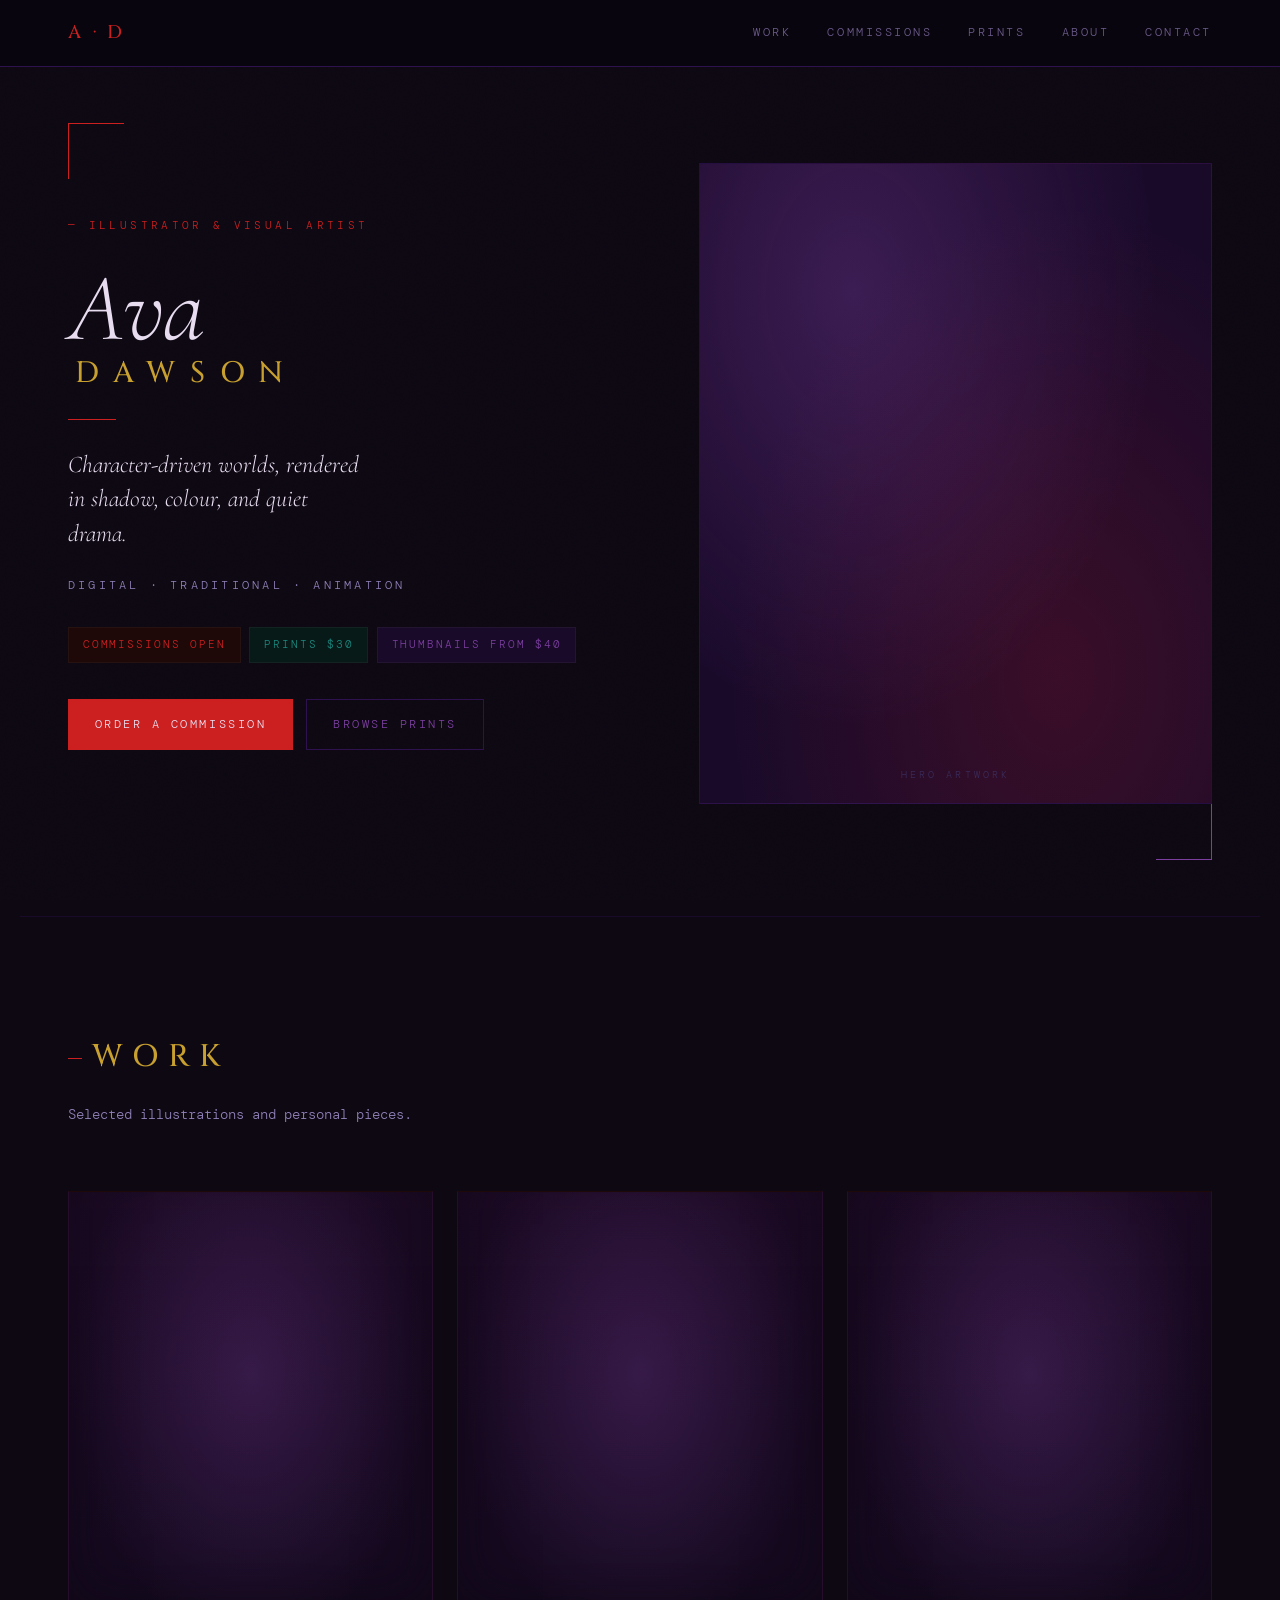
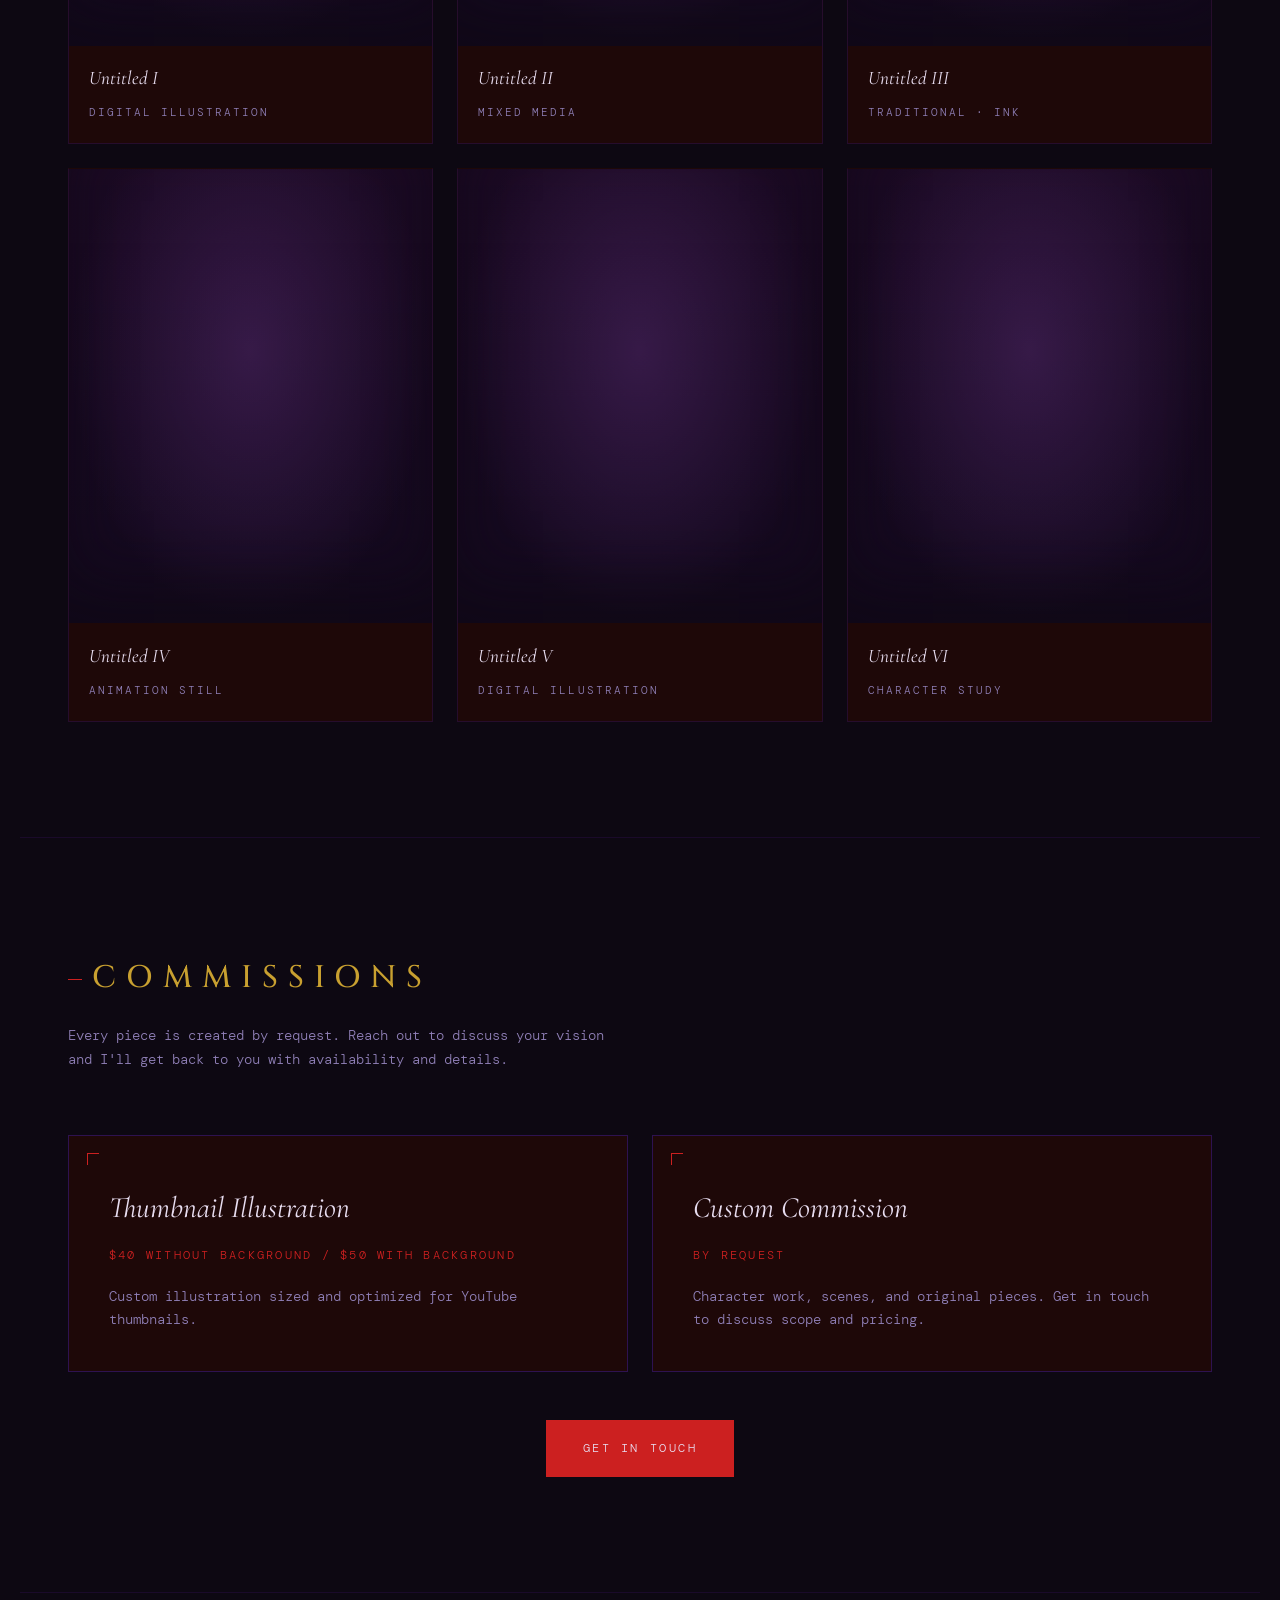
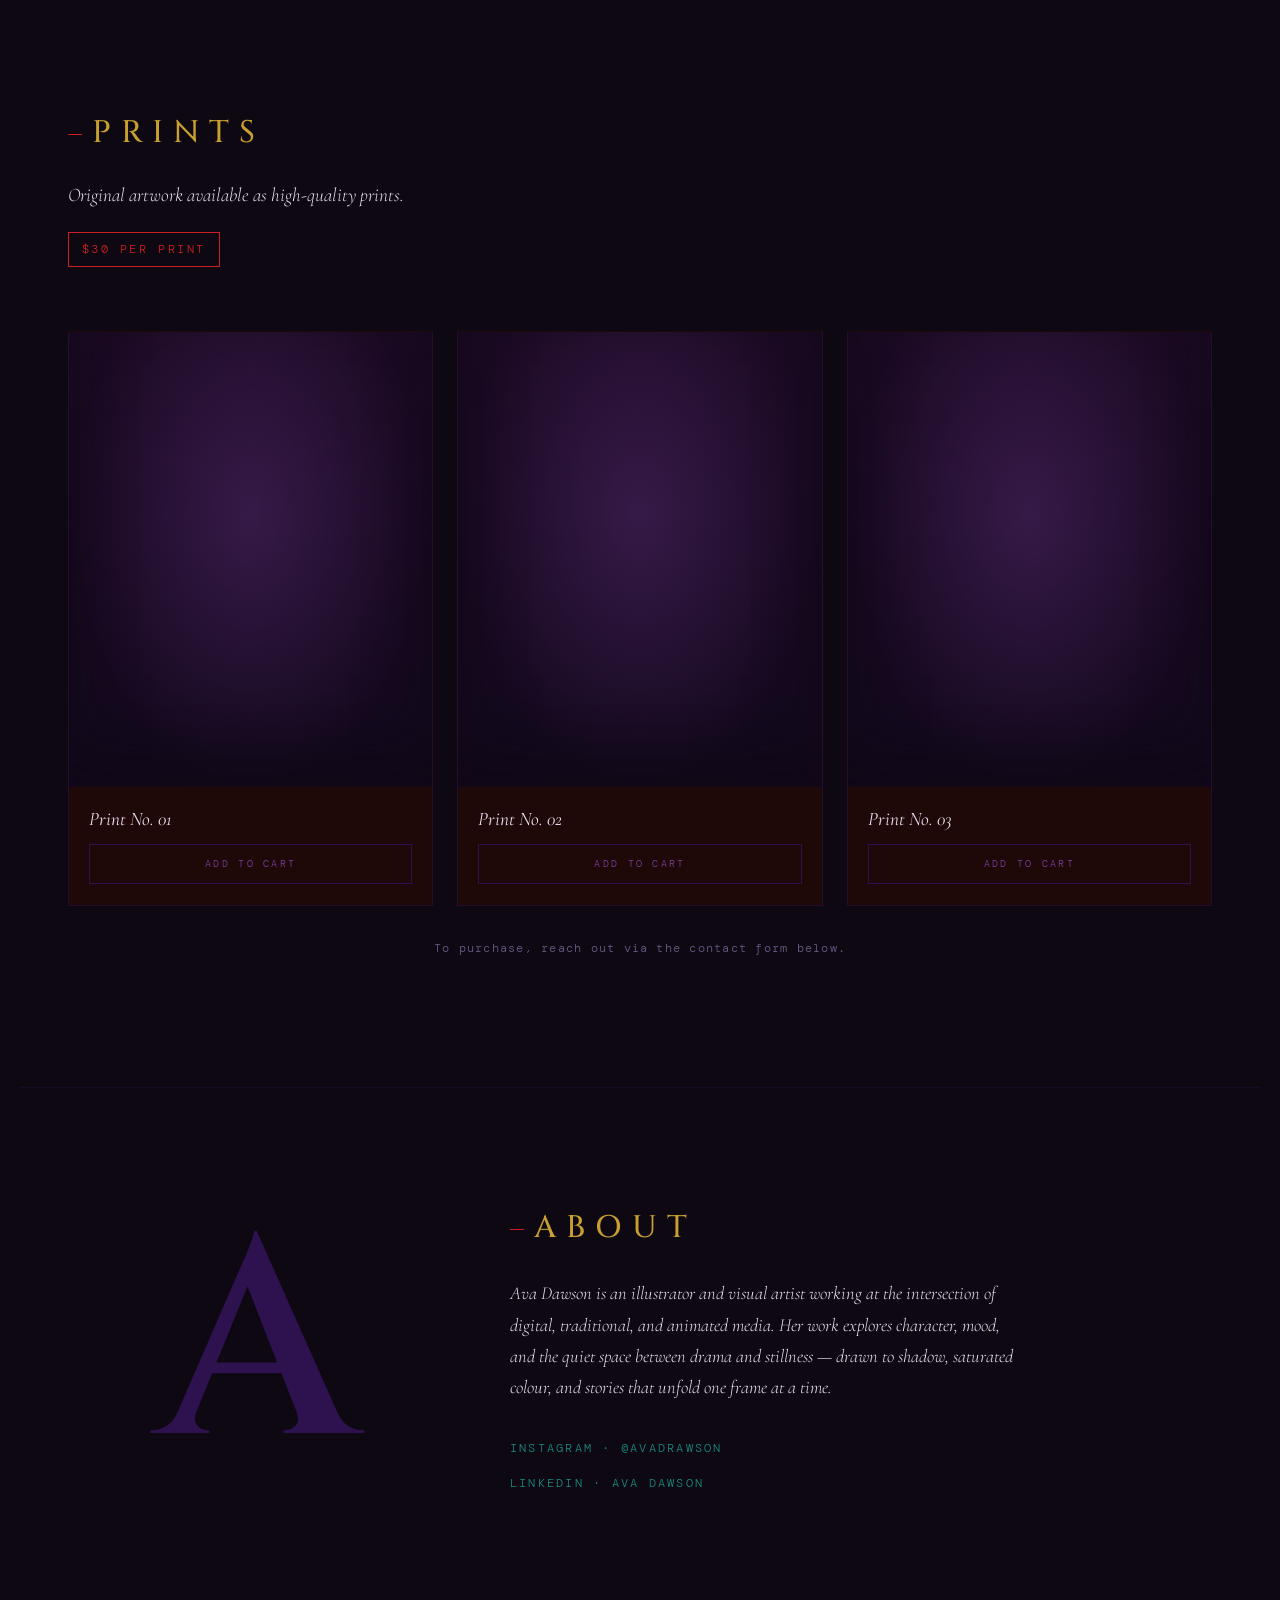
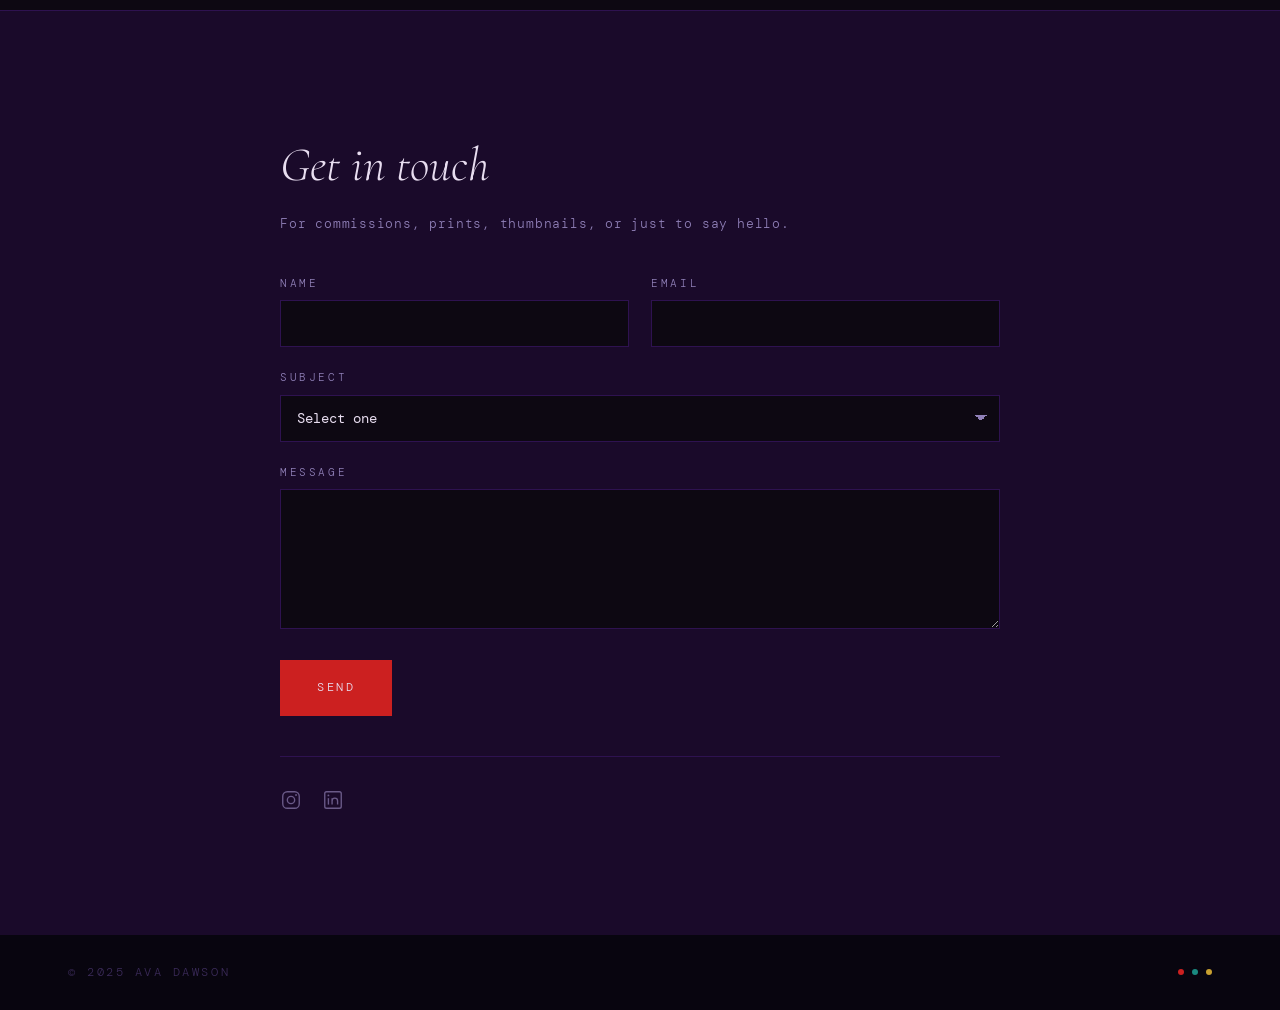
==== index.html @ baef1500 "initial commit" ====
<!DOCTYPE html>
<html lang="en">
<head>
  <meta charset="UTF-8" />
  <meta name="viewport" content="width=device-width, initial-scale=1.0" />
  <meta name="description" content="Ava Dawson — Illustrator & Visual Artist. Character-driven worlds rendered in shadow, colour, and quiet drama. Commissions, prints, and thumbnails." />
  <title>Ava Dawson — Illustrator & Visual Artist</title>
  <link rel="stylesheet" href="styles.css" />
</head>
<body>

  <!-- ============================================================
       NAVBAR
       ============================================================ -->
  <header class="nav">
    <div class="nav__inner">
      <a href="#top" class="nav__logo" aria-label="Ava Dawson — home">A · D</a>

      <button class="nav__toggle" id="navToggle" aria-label="Open menu" aria-expanded="false" aria-controls="navLinks">
        <span></span><span></span><span></span>
      </button>

      <nav class="nav__links" id="navLinks">
        <a href="#work">Work</a>
        <a href="#commissions">Commissions</a>
        <a href="#prints">Prints</a>
        <a href="#about">About</a>
        <a href="#contact">Contact</a>
      </nav>
    </div>
  </header>

  <main id="top">

    <!-- ============================================================
         HERO
         ============================================================ -->
    <section class="hero">
      <!-- Corner bracket accents -->
      <span class="bracket bracket--tl" aria-hidden="true"></span>
      <span class="bracket bracket--br" aria-hidden="true"></span>

      <div class="hero__grid">
        <div class="hero__text">
          <p class="eyebrow">Illustrator &amp; Visual Artist</p>

          <h1 class="hero__name">
            <span class="hero__first">Ava</span>
            <span class="hero__last">DAWSON</span>
          </h1>

          <span class="hero__divider" aria-hidden="true"></span>

          <p class="hero__tagline">
            Character-driven worlds, rendered in shadow, colour, and quiet drama.
          </p>

          <p class="hero__subtitle">Digital · Traditional · Animation</p>

          <ul class="tags" aria-label="At a glance">
            <li class="tag tag--red">Commissions open</li>
            <li class="tag tag--teal">Prints $30</li>
            <li class="tag tag--purple">Thumbnails from $40</li>
          </ul>

          <div class="hero__buttons">
            <a href="#commissions" class="btn btn--filled">Order a commission</a>
            <a href="#prints" class="btn btn--ghost">Browse prints</a>
          </div>
        </div>

        <!-- HERO ARTWORK: replace background-image with Ava's signature piece -->
        <div class="hero__art" aria-label="Featured artwork"></div>
      </div>
    </section>

    <!-- ============================================================
         WORK / GALLERY  (CMS-editable — see /admin)
         ============================================================ -->
    <section class="section" id="work">
      <header class="section__head">
        <h2 class="section__title">Work</h2>
        <p class="section__sub">Selected illustrations and personal pieces.</p>
      </header>

      <div class="grid grid--cards">

        <!-- GALLERY CARD 1 — swap image src -->
        <article class="card">
          <div class="card__media" aria-label="Artwork 1"></div>
          <div class="card__body">
            <h3 class="card__title">Untitled I</h3>
            <p class="card__meta">Digital illustration</p>
          </div>
        </article>

        <!-- GALLERY CARD 2 — swap image src -->
        <article class="card">
          <div class="card__media" aria-label="Artwork 2"></div>
          <div class="card__body">
            <h3 class="card__title">Untitled II</h3>
            <p class="card__meta">Mixed media</p>
          </div>
        </article>

        <!-- GALLERY CARD 3 — swap image src -->
        <article class="card">
          <div class="card__media" aria-label="Artwork 3"></div>
          <div class="card__body">
            <h3 class="card__title">Untitled III</h3>
            <p class="card__meta">Traditional · ink</p>
          </div>
        </article>

        <!-- GALLERY CARD 4 — swap image src -->
        <article class="card">
          <div class="card__media" aria-label="Artwork 4"></div>
          <div class="card__body">
            <h3 class="card__title">Untitled IV</h3>
            <p class="card__meta">Animation still</p>
          </div>
        </article>

        <!-- GALLERY CARD 5 — swap image src -->
        <article class="card">
          <div class="card__media" aria-label="Artwork 5"></div>
          <div class="card__body">
            <h3 class="card__title">Untitled V</h3>
            <p class="card__meta">Digital illustration</p>
          </div>
        </article>

        <!-- GALLERY CARD 6 — swap image src -->
        <article class="card">
          <div class="card__media" aria-label="Artwork 6"></div>
          <div class="card__body">
            <h3 class="card__title">Untitled VI</h3>
            <p class="card__meta">Character study</p>
          </div>
        </article>

      </div>
    </section>

    <!-- ============================================================
         COMMISSIONS
         ============================================================ -->
    <section class="section" id="commissions">
      <header class="section__head">
        <h2 class="section__title">Commissions</h2>
        <p class="section__sub">
          Every piece is created by request. Reach out to discuss your vision
          and I'll get back to you with availability and details.
        </p>
      </header>

      <div class="services">
        <article class="service">
          <h3 class="service__title">Thumbnail Illustration</h3>
          <p class="service__price">$40 without background / $50 with background</p>
          <p class="service__body">
            Custom illustration sized and optimized for YouTube thumbnails.
          </p>
        </article>

        <article class="service">
          <h3 class="service__title">Custom Commission</h3>
          <p class="service__price">By request</p>
          <p class="service__body">
            Character work, scenes, and original pieces. Get in touch to
            discuss scope and pricing.
          </p>
        </article>
      </div>

      <div class="services__cta">
        <a href="#contact" class="btn btn--filled btn--lg">Get in touch</a>
      </div>
    </section>

    <!-- ============================================================
         PRINTS  (CMS-editable — see /admin)
         ============================================================ -->
    <section class="section" id="prints">
      <header class="section__head">
        <h2 class="section__title">Prints</h2>
        <p class="section__sub section__sub--italic">
          Original artwork available as high-quality prints.
        </p>
        <span class="price-badge">$30 per print</span>
      </header>

      <div class="grid grid--cards">

        <!-- PRINT 1 — swap image src -->
        <article class="card">
          <div class="card__media" aria-label="Print 1"></div>
          <div class="card__body">
            <h3 class="card__title">Print No. 01</h3>
            <button class="btn btn--ghost btn--sm" type="button">Add to cart</button>
          </div>
        </article>

        <!-- PRINT 2 — swap image src -->
        <article class="card">
          <div class="card__media" aria-label="Print 2"></div>
          <div class="card__body">
            <h3 class="card__title">Print No. 02</h3>
            <button class="btn btn--ghost btn--sm" type="button">Add to cart</button>
          </div>
        </article>

        <!-- PRINT 3 — swap image src -->
        <article class="card">
          <div class="card__media" aria-label="Print 3"></div>
          <div class="card__body">
            <h3 class="card__title">Print No. 03</h3>
            <button class="btn btn--ghost btn--sm" type="button">Add to cart</button>
          </div>
        </article>

      </div>

      <p class="prints__note">
        To purchase, reach out via the contact form below.
      </p>
    </section>

    <!-- ============================================================
         ABOUT
         ============================================================ -->
    <section class="section about" id="about">
      <div class="about__grid">
        <div class="about__initial" aria-hidden="true">A</div>

        <div class="about__text">
          <h2 class="section__title">About</h2>

          <!-- BIO PLACEHOLDER — Ava, replace this paragraph with your own bio -->
          <p class="about__body">
            Ava Dawson is an illustrator and visual artist working at the
            intersection of digital, traditional, and animated media. Her work
            explores character, mood, and the quiet space between drama and
            stillness — drawn to shadow, saturated colour, and stories that
            unfold one frame at a time.
          </p>

          <ul class="about__links">
            <li>
              <a href="https://instagram.com/avadrawson" target="_blank" rel="noopener">
                Instagram · @avadrawson
              </a>
            </li>
            <li>
              <a href="#" target="_blank" rel="noopener">
                LinkedIn · Ava Dawson
              </a>
            </li>
          </ul>
        </div>
      </div>
    </section>

    <!-- ============================================================
         CONTACT
         ============================================================ -->
    <section class="contact" id="contact">
      <div class="contact__inner">
        <h2 class="contact__title">Get in touch</h2>
        <p class="contact__sub">
          For commissions, prints, thumbnails, or just to say hello.
        </p>

        <!-- Netlify form: data-netlify enables form detection on deploy -->
        <form
          name="contact"
          method="POST"
          action="/"
          data-netlify="true"
          netlify-honeypot="bot-field"
          class="form"
        >
          <input type="hidden" name="form-name" value="contact" />
          <p class="form__hp">
            <label>Don't fill this out: <input name="bot-field" /></label>
          </p>

          <div class="form__row">
            <label class="form__field">
              <span class="form__label">Name</span>
              <input type="text" name="name" required />
            </label>

            <label class="form__field">
              <span class="form__label">Email</span>
              <input type="email" name="email" required />
            </label>
          </div>

          <label class="form__field">
            <span class="form__label">Subject</span>
            <select name="subject" required>
              <option value="">Select one</option>
              <option>Commission Inquiry</option>
              <option>Print Purchase</option>
              <option>Thumbnail Request</option>
              <option>Other</option>
            </select>
          </label>

          <label class="form__field">
            <span class="form__label">Message</span>
            <textarea name="message" rows="6" required></textarea>
          </label>

          <button type="submit" class="btn btn--filled btn--lg">Send</button>
        </form>

        <ul class="socials" aria-label="Social links">
          <li>
            <a href="https://instagram.com/avadrawson" target="_blank" rel="noopener" aria-label="Instagram">
              <svg viewBox="0 0 24 24" width="22" height="22" aria-hidden="true">
                <rect x="3" y="3" width="18" height="18" rx="5" ry="5" fill="none" stroke="currentColor" stroke-width="1.5"/>
                <circle cx="12" cy="12" r="4" fill="none" stroke="currentColor" stroke-width="1.5"/>
                <circle cx="17.5" cy="6.5" r="1" fill="currentColor"/>
              </svg>
            </a>
          </li>
          <li>
            <a href="#" target="_blank" rel="noopener" aria-label="LinkedIn">
              <svg viewBox="0 0 24 24" width="22" height="22" aria-hidden="true">
                <rect x="3" y="3" width="18" height="18" rx="2" fill="none" stroke="currentColor" stroke-width="1.5"/>
                <line x1="7" y1="10" x2="7" y2="17" stroke="currentColor" stroke-width="1.5"/>
                <circle cx="7" cy="7" r="1" fill="currentColor"/>
                <path d="M11 17v-7M11 13c0-2 1.5-3 3-3s3 1 3 3v4" fill="none" stroke="currentColor" stroke-width="1.5"/>
              </svg>
            </a>
          </li>
        </ul>
      </div>
    </section>

  </main>

  <!-- ============================================================
       FOOTER
       ============================================================ -->
  <footer class="footer">
    <div class="footer__inner">
      <p class="footer__text">© 2025 Ava Dawson</p>
      <ul class="footer__dots" aria-hidden="true">
        <li style="background:#cc2020"></li>
        <li style="background:#1a8a80"></li>
        <li style="background:#c8a030"></li>
      </ul>
    </div>
  </footer>

  <!-- ============================================================
       Mobile nav toggle
       ============================================================ -->
  <script>
    (function () {
      var btn = document.getElementById('navToggle');
      var links = document.getElementById('navLinks');
      if (!btn || !links) return;

      btn.addEventListener('click', function () {
        var open = links.classList.toggle('is-open');
        btn.classList.toggle('is-open', open);
        btn.setAttribute('aria-expanded', open ? 'true' : 'false');
        btn.setAttribute('aria-label', open ? 'Close menu' : 'Open menu');
      });

      // Close menu when a link is tapped (mobile)
      links.querySelectorAll('a').forEach(function (a) {
        a.addEventListener('click', function () {
          links.classList.remove('is-open');
          btn.classList.remove('is-open');
          btn.setAttribute('aria-expanded', 'false');
        });
      });
    })();
  </script>
</body>
</html>
---- styles.css ----
/* ============================================================
   AVA DAWSON — Illustrator & Visual Artist
   Dark, moody, editorial. Business-forward.
   ============================================================ */

@import url('https://fonts.googleapis.com/css2?family=Cormorant+Garamond:ital,wght@1,300;1,400&family=Cinzel:wght@400;500;600&family=DM+Mono:wght@300;400;500&display=swap');

/* ---------- Tokens ---------- */
:root {
  /* Surfaces */
  --bg:           #0d0812;
  --nav-bg:       #08050f;
  --deep-purple:  #1a0a2a;
  --eggplant:     #2e1250;
  --dark-crimson: #1e0808;
  --dark-teal:    #081a18;

  /* Accents */
  --red:          #cc2020;
  --vivid-purple: #7c3fa0;
  --teal:         #1a8a80;
  --gold:         #c8a030;

  /* Text */
  --text:         #e8ddf0;
  --text-muted:   #9080b8;
  --text-dim:     #6a5a88;
  --text-faint:   #3a2a58;

  /* Type */
  --f-display: 'Cormorant Garamond', serif;
  --f-cinzel:  'Cinzel', serif;
  --f-mono:    'DM Mono', monospace;

  /* Layout */
  --max:    1240px;
  --gutter: clamp(1.25rem, 4vw, 3rem);
  --pad-y:  clamp(4rem, 9vw, 7.5rem);
}

/* ---------- Reset ---------- */
*, *::before, *::after { box-sizing: border-box; }
html { scroll-behavior: smooth; }
body {
  margin: 0;
  background: var(--bg);
  color: var(--text);
  font-family: var(--f-mono);
  font-weight: 300;
  font-size: 15px;
  line-height: 1.65;
  -webkit-font-smoothing: antialiased;
  text-rendering: optimizeLegibility;
}
img { max-width: 100%; display: block; }
a { color: inherit; text-decoration: none; }
button { font: inherit; cursor: pointer; border: 0; background: none; color: inherit; }
ul { list-style: none; padding: 0; margin: 0; }

::selection { background: var(--red); color: var(--text); }

/* ---------- Subtle grain overlay for atmosphere ---------- */
body::before {
  content: '';
  position: fixed;
  inset: 0;
  pointer-events: none;
  z-index: 1;
  opacity: 0.035;
  background-image: url("data:image/svg+xml;utf8,<svg xmlns='http://www.w3.org/2000/svg' width='160' height='160'><filter id='n'><feTurbulence type='fractalNoise' baseFrequency='0.9' numOctaves='2' stitchTiles='stitch'/></filter><rect width='100%' height='100%' filter='url(%23n)'/></svg>");
  mix-blend-mode: overlay;
}

/* ============================================================
   NAVBAR
   ============================================================ */
.nav {
  position: sticky;
  top: 0;
  z-index: 50;
  background: var(--nav-bg);
  border-bottom: 0.5px solid var(--eggplant);
  backdrop-filter: saturate(140%) blur(6px);
}
.nav__inner {
  max-width: var(--max);
  margin: 0 auto;
  padding: 1.1rem var(--gutter);
  display: flex;
  align-items: center;
  justify-content: space-between;
  gap: 2rem;
}
.nav__logo {
  font-family: var(--f-cinzel);
  font-weight: 500;
  font-size: 1.15rem;
  letter-spacing: 0.18em;
  color: var(--red);
  transition: opacity 0.2s ease;
}
.nav__logo:hover { opacity: 0.75; }

.nav__links {
  display: flex;
  gap: 2.25rem;
  font-family: var(--f-mono);
  font-size: 0.72rem;
  letter-spacing: 0.22em;
  text-transform: uppercase;
}
.nav__links a {
  color: var(--text-dim);
  position: relative;
  padding: 0.35rem 0;
  transition: color 0.25s ease;
}
.nav__links a::after {
  content: '';
  position: absolute;
  left: 0; bottom: 0;
  width: 0;
  height: 1px;
  background: var(--red);
  transition: width 0.3s ease;
}
.nav__links a:hover { color: var(--text); }
.nav__links a:hover::after { width: 100%; }

/* Hamburger */
.nav__toggle {
  display: none;
  width: 32px; height: 26px;
  flex-direction: column;
  justify-content: space-between;
  padding: 4px 0;
}
.nav__toggle span {
  display: block;
  width: 100%;
  height: 1px;
  background: var(--text-muted);
  transition: transform 0.3s ease, opacity 0.25s ease;
}
.nav__toggle.is-open span:nth-child(1) { transform: translateY(8px) rotate(45deg); }
.nav__toggle.is-open span:nth-child(2) { opacity: 0; }
.nav__toggle.is-open span:nth-child(3) { transform: translateY(-8px) rotate(-45deg); }

/* ============================================================
   HERO
   ============================================================ */
.hero {
  position: relative;
  max-width: var(--max);
  margin: 0 auto;
  padding: clamp(3.5rem, 8vw, 6rem) var(--gutter) clamp(4rem, 9vw, 7rem);
  z-index: 2;
}

.bracket {
  position: absolute;
  width: 56px;
  height: 56px;
  pointer-events: none;
}
.bracket--tl {
  top: calc(var(--gutter) + 0.5rem);
  left: var(--gutter);
  border-top: 1px solid var(--red);
  border-left: 1px solid var(--red);
}
.bracket--br {
  bottom: calc(var(--gutter) + 0.5rem);
  right: var(--gutter);
  border-bottom: 1px solid var(--vivid-purple);
  border-right: 1px solid var(--vivid-purple);
}

.hero__grid {
  display: grid;
  grid-template-columns: 1.05fr 0.95fr;
  gap: clamp(2rem, 5vw, 4.5rem);
  align-items: center;
}

.eyebrow {
  font-family: var(--f-mono);
  font-size: 0.7rem;
  letter-spacing: 0.3em;
  text-transform: uppercase;
  color: var(--red);
  margin: 0 0 1.75rem;
}
.eyebrow::before {
  content: '— ';
  color: var(--red);
}

.hero__name {
  margin: 0 0 1.25rem;
  line-height: 0.95;
}
.hero__first {
  display: block;
  font-family: var(--f-display);
  font-style: italic;
  font-weight: 300;
  font-size: clamp(3.4rem, 9vw, 6rem);
  color: var(--text);
  letter-spacing: -0.01em;
}
.hero__last {
  display: block;
  font-family: var(--f-cinzel);
  font-weight: 500;
  font-size: clamp(1.4rem, 2.6vw, 1.85rem);
  letter-spacing: 0.5em;
  color: var(--gold);
  margin-top: 0.3rem;
  margin-left: 0.25em; /* compensate for Cinzel tracking */
}

.hero__divider {
  display: block;
  width: 48px;
  height: 1px;
  background: var(--red);
  margin: 2rem 0 1.75rem;
}

.hero__tagline {
  font-family: var(--f-display);
  font-style: italic;
  font-weight: 300;
  font-size: clamp(1.15rem, 2vw, 1.5rem);
  color: var(--text);
  line-height: 1.45;
  max-width: 30ch;
  margin: 0 0 1.5rem;
}

.hero__subtitle {
  font-family: var(--f-mono);
  font-size: 0.72rem;
  letter-spacing: 0.28em;
  text-transform: uppercase;
  color: var(--text-muted);
  margin: 0 0 2rem;
}

/* Tags */
.tags {
  display: flex;
  flex-wrap: wrap;
  gap: 0.55rem;
  margin: 0 0 2.25rem;
}
.tag {
  font-family: var(--f-mono);
  font-size: 0.68rem;
  letter-spacing: 0.18em;
  text-transform: uppercase;
  padding: 0.5rem 0.85rem;
  border: 1px solid currentColor;
  border-color: rgba(255,255,255,0.04);
}
.tag--red    { color: var(--red);          background: var(--dark-crimson); }
.tag--teal   { color: var(--teal);         background: var(--dark-teal); }
.tag--purple { color: var(--vivid-purple); background: var(--deep-purple); }

/* Hero buttons */
.hero__buttons {
  display: flex;
  flex-wrap: wrap;
  gap: 0.85rem;
}

/* Hero artwork placeholder */
/* HERO ARTWORK PLACEHOLDER — replace background-image with Ava's piece */
.hero__art {
  position: relative;
  background-color: var(--deep-purple);
  background-image:
    radial-gradient(ellipse at 30% 20%, rgba(124,63,160,0.35), transparent 60%),
    radial-gradient(ellipse at 70% 80%, rgba(204,32,32,0.18), transparent 65%);
  aspect-ratio: 4 / 5;
  min-height: 420px;
  border: 1px solid rgba(46,18,80,0.6);
  overflow: hidden;
}
.hero__art::after {
  content: 'Hero artwork';
  position: absolute;
  inset: auto 0 1.25rem 0;
  text-align: center;
  font-family: var(--f-mono);
  font-size: 0.65rem;
  letter-spacing: 0.3em;
  text-transform: uppercase;
  color: var(--text-faint);
}

/* ============================================================
   BUTTONS
   ============================================================ */
.btn {
  display: inline-flex;
  align-items: center;
  justify-content: center;
  font-family: var(--f-mono);
  font-size: 0.72rem;
  letter-spacing: 0.22em;
  text-transform: uppercase;
  padding: 0.95rem 1.6rem;
  border: 1px solid transparent;
  transition: background 0.25s ease, color 0.25s ease, border-color 0.25s ease, transform 0.2s ease;
}
.btn--filled {
  background: var(--red);
  color: var(--text);
}
.btn--filled:hover {
  background: #b51a1a;
  transform: translateY(-1px);
}
.btn--ghost {
  border-color: var(--eggplant);
  color: var(--vivid-purple);
}
.btn--ghost:hover {
  border-color: var(--vivid-purple);
  color: var(--text);
}
.btn--lg { padding: 1.1rem 2.25rem; }
.btn--sm { padding: 0.65rem 1.1rem; font-size: 0.65rem; }

/* ============================================================
   SECTIONS (shared)
   ============================================================ */
.section {
  position: relative;
  z-index: 2;
  max-width: var(--max);
  margin: 0 auto;
  padding: var(--pad-y) var(--gutter);
  border-top: 0.5px solid var(--deep-purple);
}
.section__head {
  margin-bottom: clamp(2.5rem, 5vw, 4rem);
  max-width: 60ch;
}
.section__title {
  font-family: var(--f-cinzel);
  font-weight: 500;
  font-size: clamp(1.4rem, 2.8vw, 1.95rem);
  letter-spacing: 0.32em;
  text-transform: uppercase;
  color: var(--gold);
  margin: 0 0 1.25rem;
  position: relative;
  padding-left: 1.5rem;
}
.section__title::before {
  content: '';
  position: absolute;
  left: 0; top: 50%;
  width: 0.85rem;
  height: 1px;
  background: var(--red);
}
.section__sub {
  font-family: var(--f-mono);
  font-size: 0.85rem;
  color: var(--text-muted);
  margin: 0;
  line-height: 1.7;
}
.section__sub--italic {
  font-family: var(--f-display);
  font-style: italic;
  font-size: 1.2rem;
  color: var(--text);
}

/* ============================================================
   GRID + CARDS  (Work + Prints)
   ============================================================ */
.grid {
  display: grid;
  gap: 1.5rem;
}
.grid--cards {
  grid-template-columns: repeat(3, 1fr);
}

.card {
  background: var(--dark-crimson);
  border: 1px solid rgba(46,18,80,0.5);
  border-top: 1px solid transparent;
  transition: border-top-color 0.3s ease, transform 0.3s ease;
  display: flex;
  flex-direction: column;
}
.card:hover {
  border-top-color: var(--red);
  transform: translateY(-2px);
}

/* CARD IMAGE PLACEHOLDER — set background-image to artwork URL */
.card__media {
  aspect-ratio: 4 / 5;
  background-color: var(--deep-purple);
  background-image:
    radial-gradient(ellipse at 50% 40%, rgba(124,63,160,0.3), transparent 70%),
    linear-gradient(180deg, rgba(30,8,8,0.2), rgba(13,8,18,0.5));
  background-size: cover;
  background-position: center;
  position: relative;
}
.card__media::after {
  content: '';
  position: absolute;
  inset: 0;
  box-shadow: inset 0 -40px 60px rgba(13,8,18,0.55);
  pointer-events: none;
}
.card__body {
  padding: 1.1rem 1.25rem 1.35rem;
  display: flex;
  flex-direction: column;
  gap: 0.5rem;
}
.card__title {
  font-family: var(--f-display);
  font-style: italic;
  font-weight: 400;
  font-size: 1.2rem;
  color: var(--text);
  margin: 0;
}
.card__meta {
  font-family: var(--f-mono);
  font-size: 0.7rem;
  letter-spacing: 0.18em;
  text-transform: uppercase;
  color: var(--text-muted);
  margin: 0;
}

/* ============================================================
   COMMISSIONS
   ============================================================ */
.services {
  display: grid;
  grid-template-columns: 1fr 1fr;
  gap: 1.5rem;
}
.service {
  background: var(--dark-crimson);
  border: 1px solid var(--eggplant);
  padding: clamp(1.75rem, 3.5vw, 2.5rem);
  position: relative;
  transition: border-color 0.3s ease, transform 0.3s ease;
}
.service:hover {
  border-color: var(--red);
  transform: translateY(-2px);
}
.service::before {
  content: '';
  position: absolute;
  top: 1.1rem; left: 1.1rem;
  width: 12px; height: 12px;
  border-top: 1px solid var(--red);
  border-left: 1px solid var(--red);
}
.service__title {
  font-family: var(--f-display);
  font-style: italic;
  font-weight: 400;
  font-size: clamp(1.5rem, 2.6vw, 1.85rem);
  color: var(--text);
  margin: 0.5rem 0 0.75rem;
}
.service__price {
  font-family: var(--f-mono);
  font-size: 0.78rem;
  letter-spacing: 0.18em;
  text-transform: uppercase;
  color: var(--red);
  margin: 0 0 1.25rem;
}
.service__body {
  font-family: var(--f-mono);
  font-size: 0.85rem;
  color: var(--text-muted);
  margin: 0;
  line-height: 1.7;
}
.services__cta {
  display: flex;
  justify-content: center;
  margin-top: 3rem;
}

/* ============================================================
   PRINTS
   ============================================================ */
.price-badge {
  display: inline-block;
  margin-top: 1.25rem;
  font-family: var(--f-mono);
  font-size: 0.72rem;
  letter-spacing: 0.22em;
  text-transform: uppercase;
  color: var(--red);
  padding: 0.45rem 0.8rem;
  border: 1px solid var(--red);
}
.prints__note {
  margin-top: 2rem;
  font-family: var(--f-mono);
  font-size: 0.78rem;
  letter-spacing: 0.1em;
  color: var(--text-dim);
  text-align: center;
}

/* ============================================================
   ABOUT
   ============================================================ */
.about__grid {
  display: grid;
  grid-template-columns: 0.7fr 1.3fr;
  gap: clamp(2rem, 5vw, 4rem);
  align-items: center;
}
.about__initial {
  font-family: var(--f-cinzel);
  font-weight: 600;
  font-size: clamp(10rem, 22vw, 18rem);
  color: var(--eggplant);
  line-height: 0.85;
  text-align: center;
  user-select: none;
}
.about__text { max-width: 56ch; }
.about__body {
  font-family: var(--f-display);
  font-style: italic;
  font-weight: 300;
  font-size: 1.15rem;
  color: var(--text);
  line-height: 1.7;
  margin: 1.5rem 0 2rem;
}
.about__links {
  display: flex;
  flex-direction: column;
  gap: 0.6rem;
}
.about__links a {
  font-family: var(--f-mono);
  font-size: 0.78rem;
  letter-spacing: 0.18em;
  text-transform: uppercase;
  color: var(--teal);
  transition: color 0.25s ease;
}
.about__links a:hover { color: var(--text); }

/* ============================================================
   CONTACT
   ============================================================ */
.contact {
  position: relative;
  z-index: 2;
  background: var(--deep-purple);
  padding: var(--pad-y) var(--gutter);
  border-top: 0.5px solid var(--eggplant);
}
.contact__inner {
  max-width: 720px;
  margin: 0 auto;
}
.contact__title {
  font-family: var(--f-display);
  font-style: italic;
  font-weight: 300;
  font-size: clamp(2rem, 5vw, 3rem);
  color: var(--text);
  margin: 0 0 0.5rem;
}
.contact__sub {
  font-family: var(--f-mono);
  font-size: 0.82rem;
  color: var(--text-muted);
  letter-spacing: 0.06em;
  margin: 0 0 2.5rem;
}

/* Form */
.form { display: flex; flex-direction: column; gap: 1.4rem; }
.form__row {
  display: grid;
  grid-template-columns: 1fr 1fr;
  gap: 1.4rem;
}
.form__hp { position: absolute; left: -9999px; }
.form__field { display: flex; flex-direction: column; gap: 0.45rem; }
.form__label {
  font-family: var(--f-mono);
  font-size: 0.68rem;
  letter-spacing: 0.24em;
  text-transform: uppercase;
  color: var(--text-muted);
}
.form input,
.form select,
.form textarea {
  background: var(--bg);
  border: 1px solid var(--eggplant);
  color: var(--text);
  font-family: var(--f-mono);
  font-size: 0.9rem;
  padding: 0.85rem 1rem;
  transition: border-color 0.25s ease;
}
.form select {
  appearance: none;
  background-image:
    linear-gradient(45deg, transparent 50%, var(--text-muted) 50%),
    linear-gradient(135deg, var(--text-muted) 50%, transparent 50%);
  background-position: calc(100% - 18px) 50%, calc(100% - 12px) 50%;
  background-size: 6px 6px;
  background-repeat: no-repeat;
  padding-right: 2.5rem;
}
.form textarea { resize: vertical; min-height: 140px; }
.form input:focus,
.form select:focus,
.form textarea:focus {
  outline: none;
  border-color: var(--red);
}
.form button[type="submit"] {
  align-self: flex-start;
  margin-top: 0.5rem;
}

/* Socials */
.socials {
  display: flex;
  gap: 1.25rem;
  margin-top: 2.5rem;
  padding-top: 2rem;
  border-top: 0.5px solid var(--eggplant);
}
.socials a {
  color: var(--text-dim);
  display: inline-flex;
  transition: color 0.25s ease, transform 0.2s ease;
}
.socials a:hover {
  color: var(--text);
  transform: translateY(-1px);
}

/* ============================================================
   FOOTER
   ============================================================ */
.footer {
  position: relative;
  z-index: 2;
  background: var(--nav-bg);
  border-top: 0.5px solid var(--deep-purple);
}
.footer__inner {
  max-width: var(--max);
  margin: 0 auto;
  padding: 1.75rem var(--gutter);
  display: flex;
  align-items: center;
  justify-content: space-between;
  gap: 1rem;
}
.footer__text {
  font-family: var(--f-mono);
  font-size: 0.72rem;
  letter-spacing: 0.22em;
  text-transform: uppercase;
  color: var(--text-faint);
  margin: 0;
}
.footer__dots {
  display: flex;
  gap: 0.5rem;
}
.footer__dots li {
  width: 6px;
  height: 6px;
  border-radius: 50%;
}

/* ============================================================
   RESPONSIVE
   ============================================================ */
@media (max-width: 900px) {
  .hero__grid { grid-template-columns: 1fr; }
  .hero__art { order: -1; aspect-ratio: 4 / 3; min-height: 280px; }
  .grid--cards { grid-template-columns: repeat(2, 1fr); }
  .services { grid-template-columns: 1fr; }
  .about__grid { grid-template-columns: 1fr; text-align: center; }
  .about__text { margin: 0 auto; }
  .about__links { align-items: center; }
  .form__row { grid-template-columns: 1fr; }
}

@media (max-width: 640px) {
  .nav__toggle { display: flex; }
  .nav__links {
    position: absolute;
    top: 100%;
    left: 0; right: 0;
    flex-direction: column;
    gap: 0;
    background: var(--nav-bg);
    border-bottom: 0.5px solid var(--eggplant);
    max-height: 0;
    overflow: hidden;
    transition: max-height 0.35s ease;
  }
  .nav__links.is-open { max-height: 320px; }
  .nav__links a {
    padding: 1.1rem var(--gutter);
    border-top: 0.5px solid var(--deep-purple);
  }
  .grid--cards { grid-template-columns: 1fr; }
  .hero__buttons .btn,
  .hero__buttons { width: 100%; }
  .hero__buttons .btn { flex: 1; }
  .bracket { width: 36px; height: 36px; }
  .footer__inner { flex-direction: column; }
}
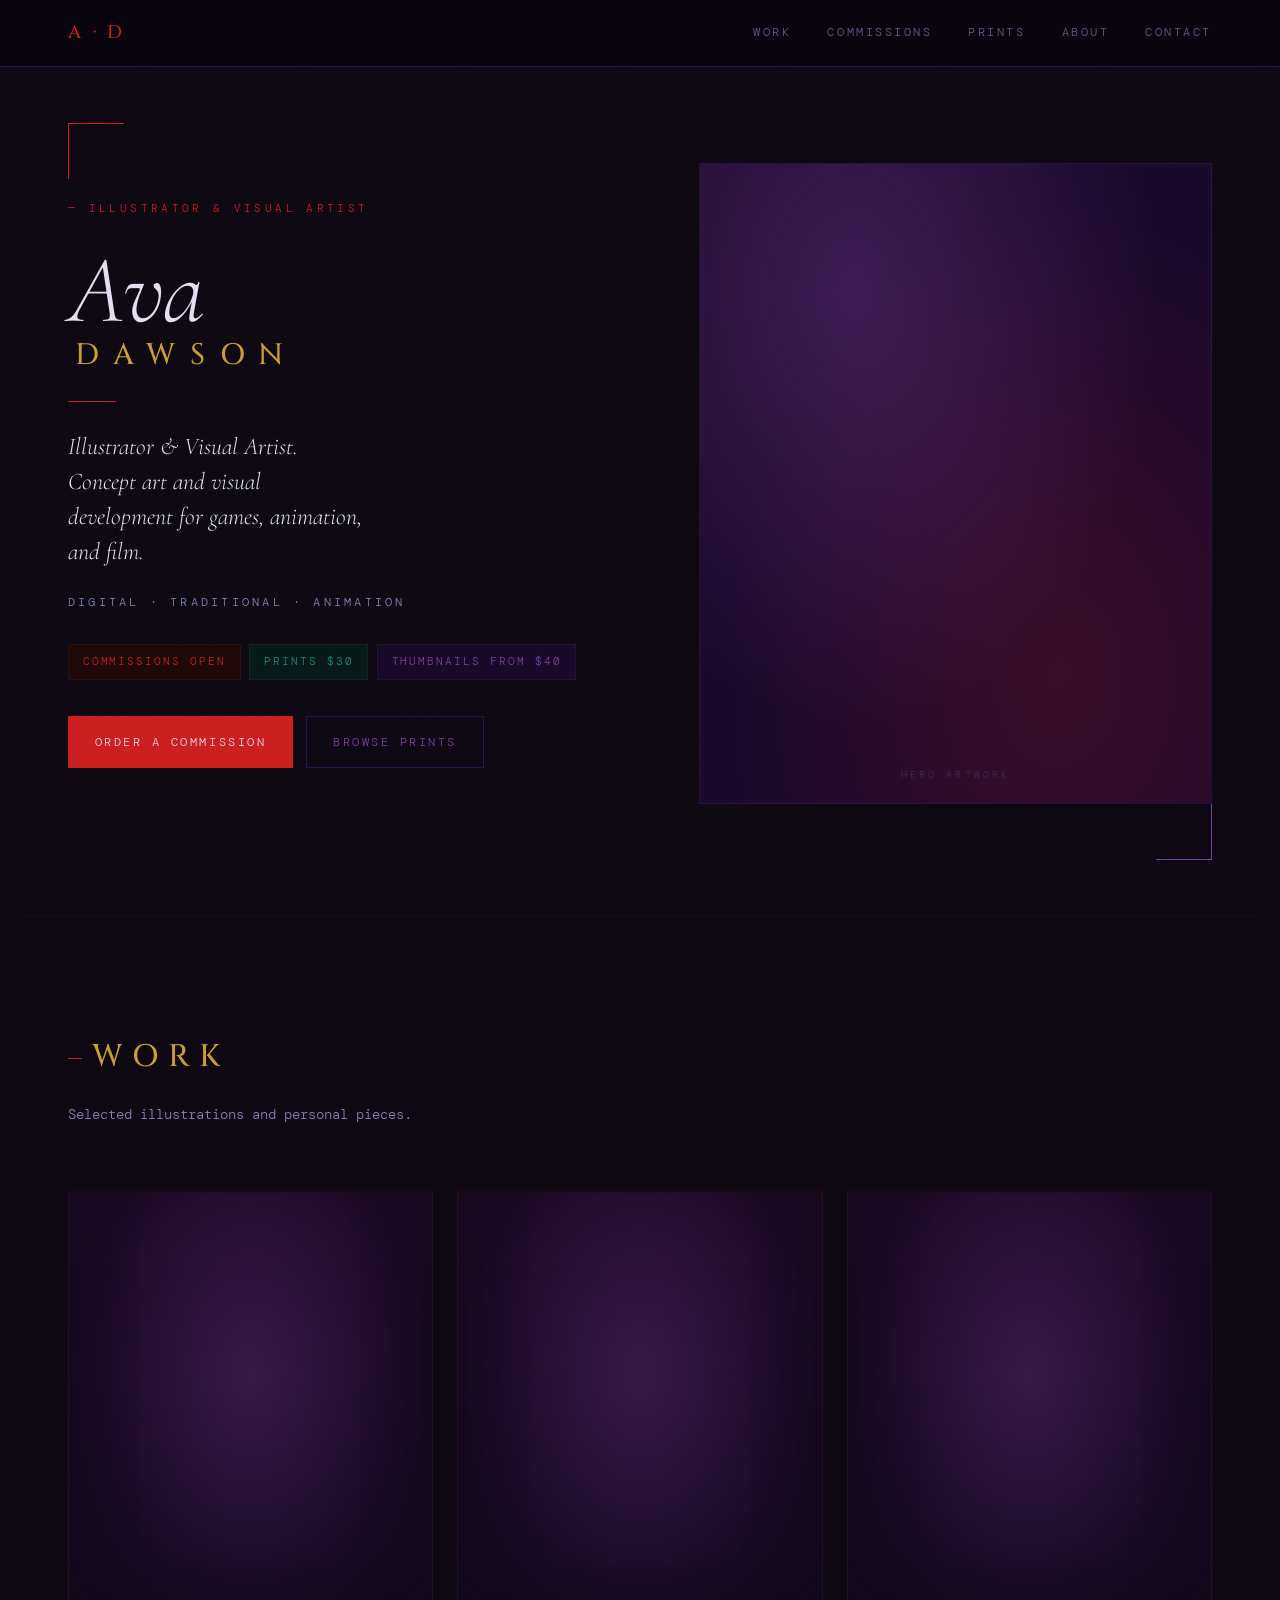
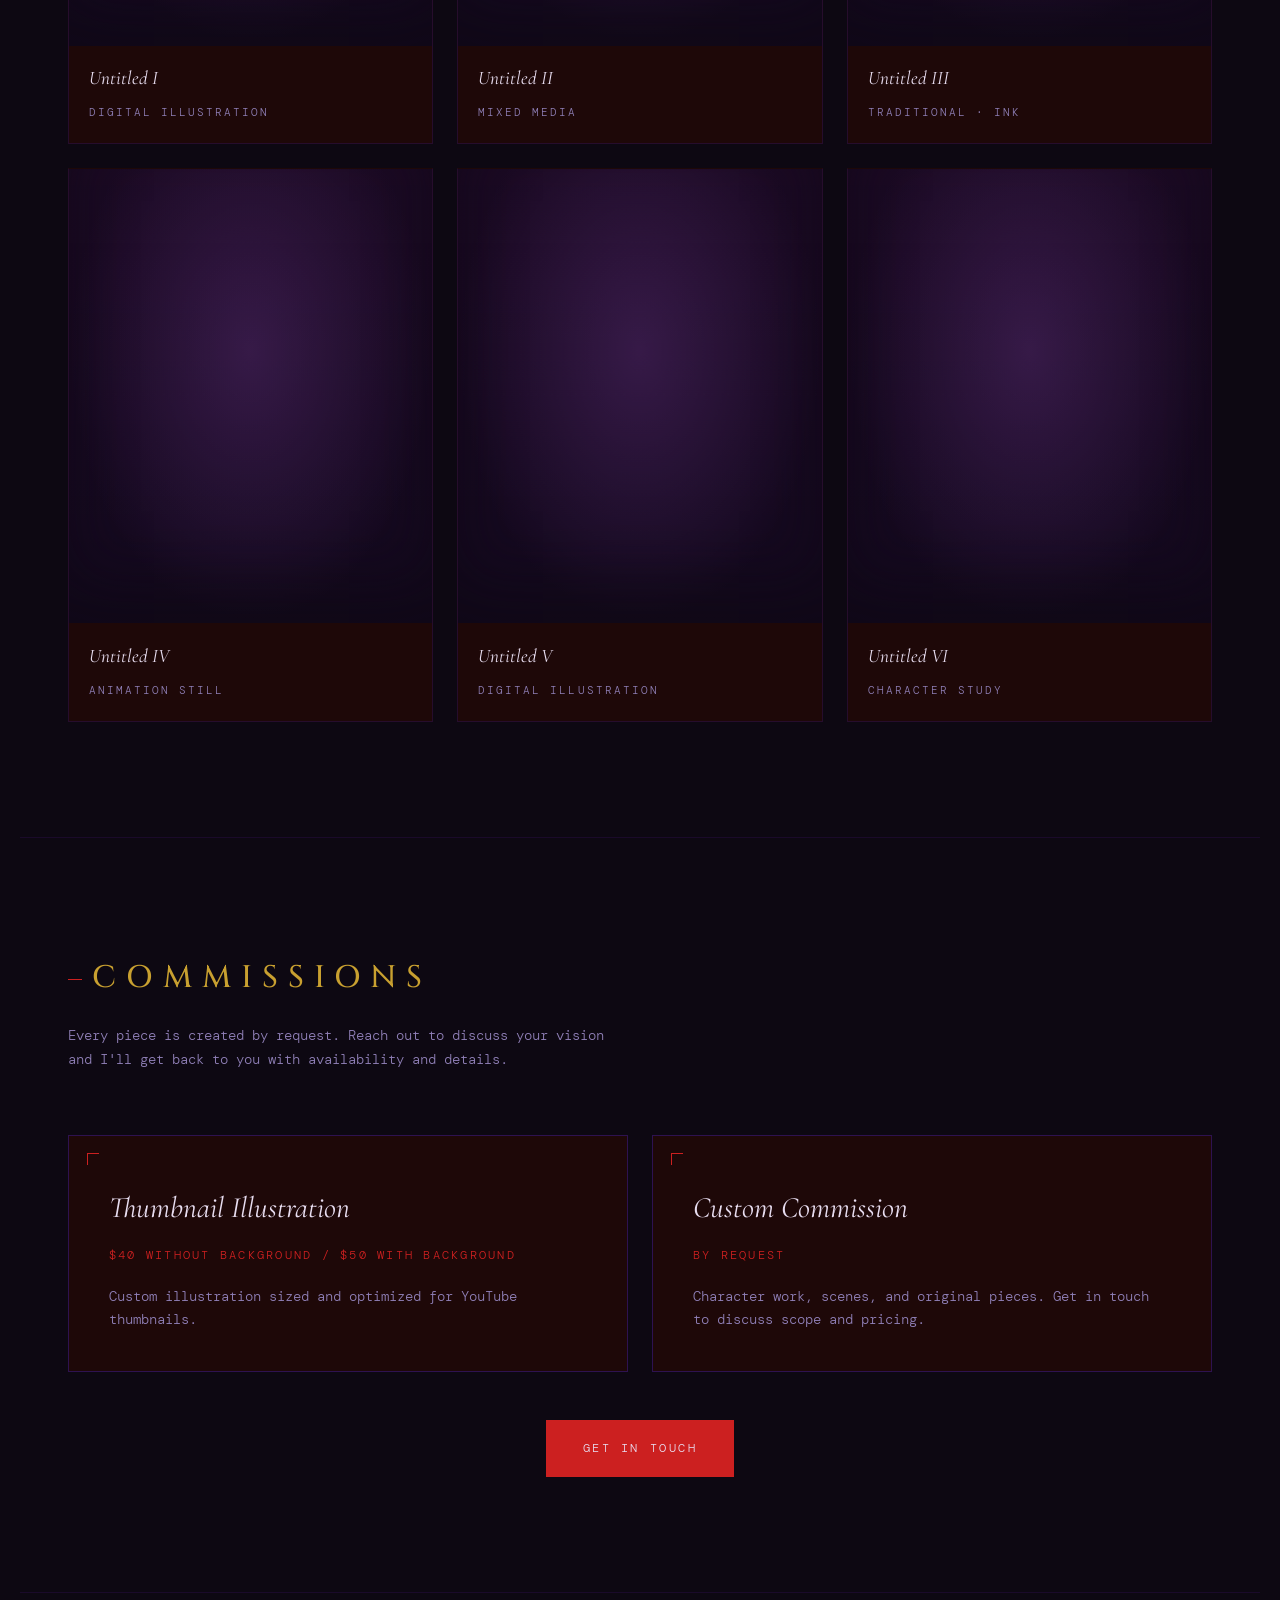
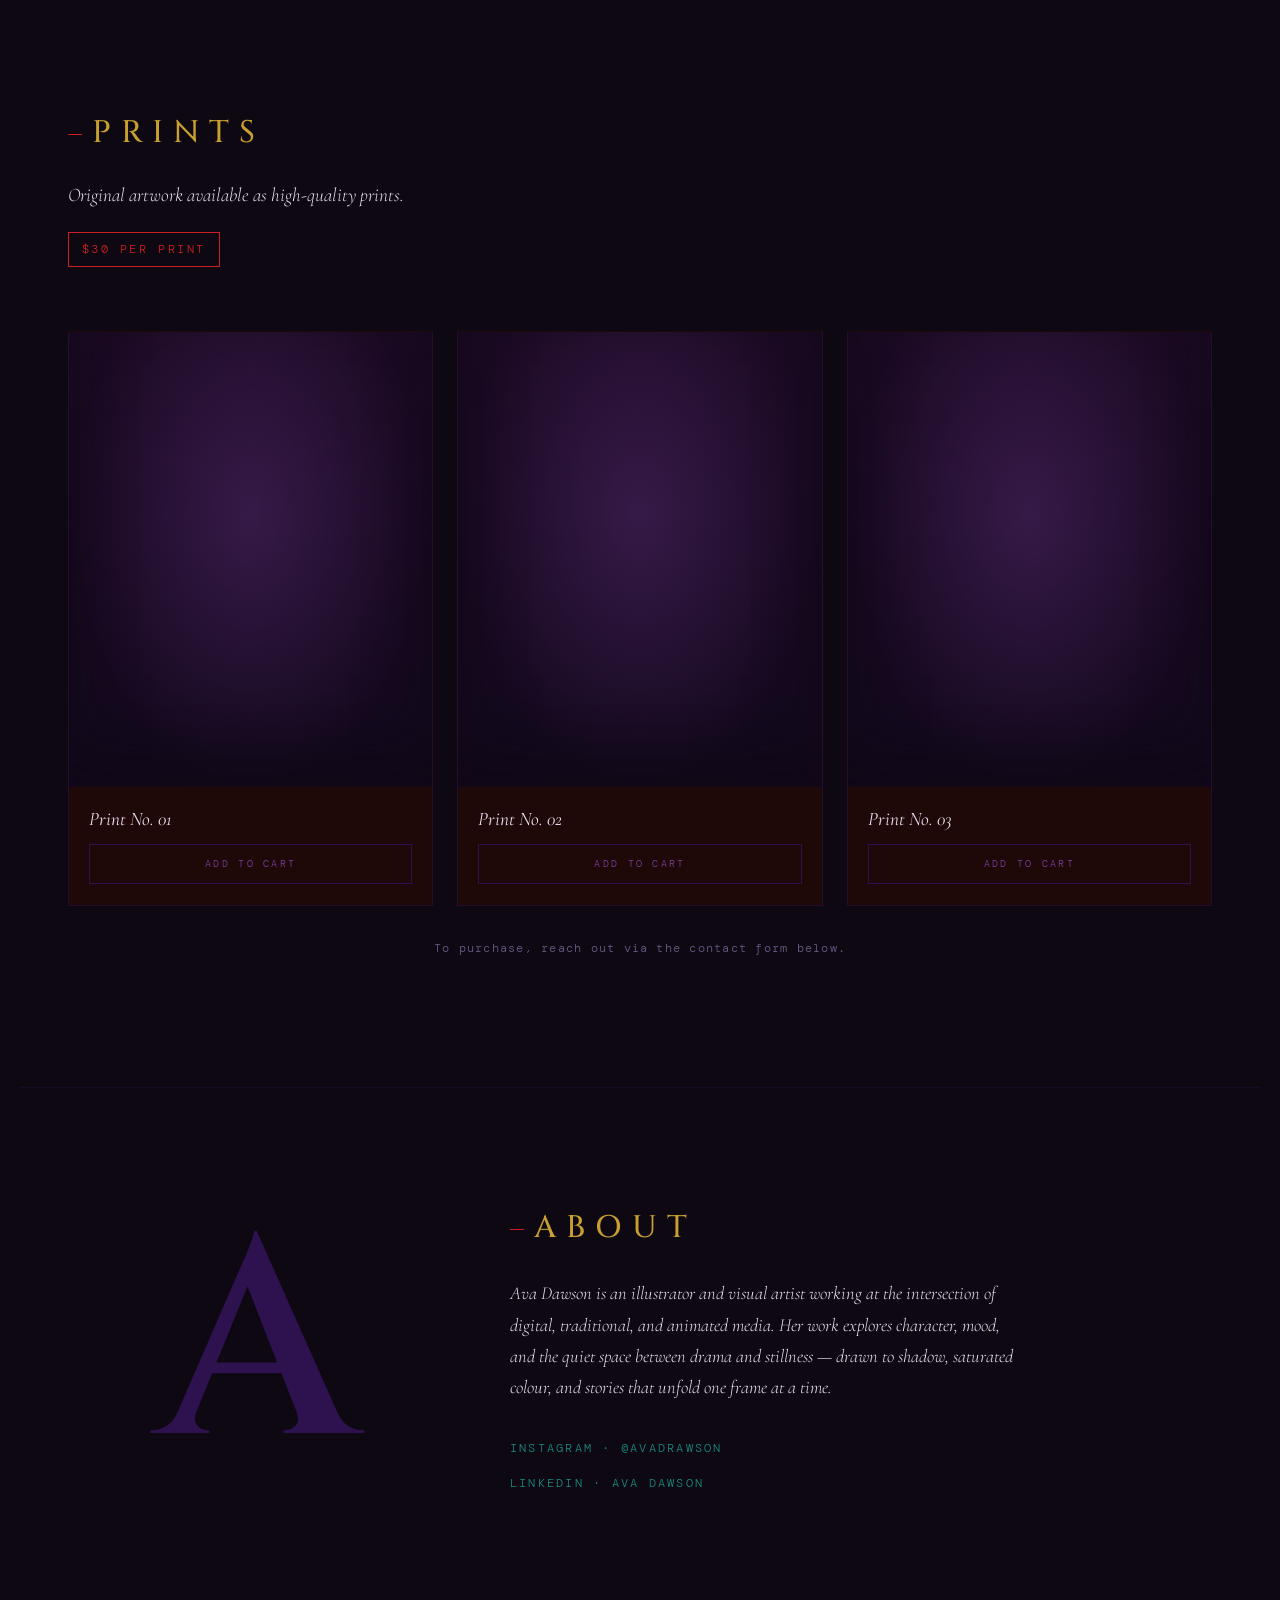
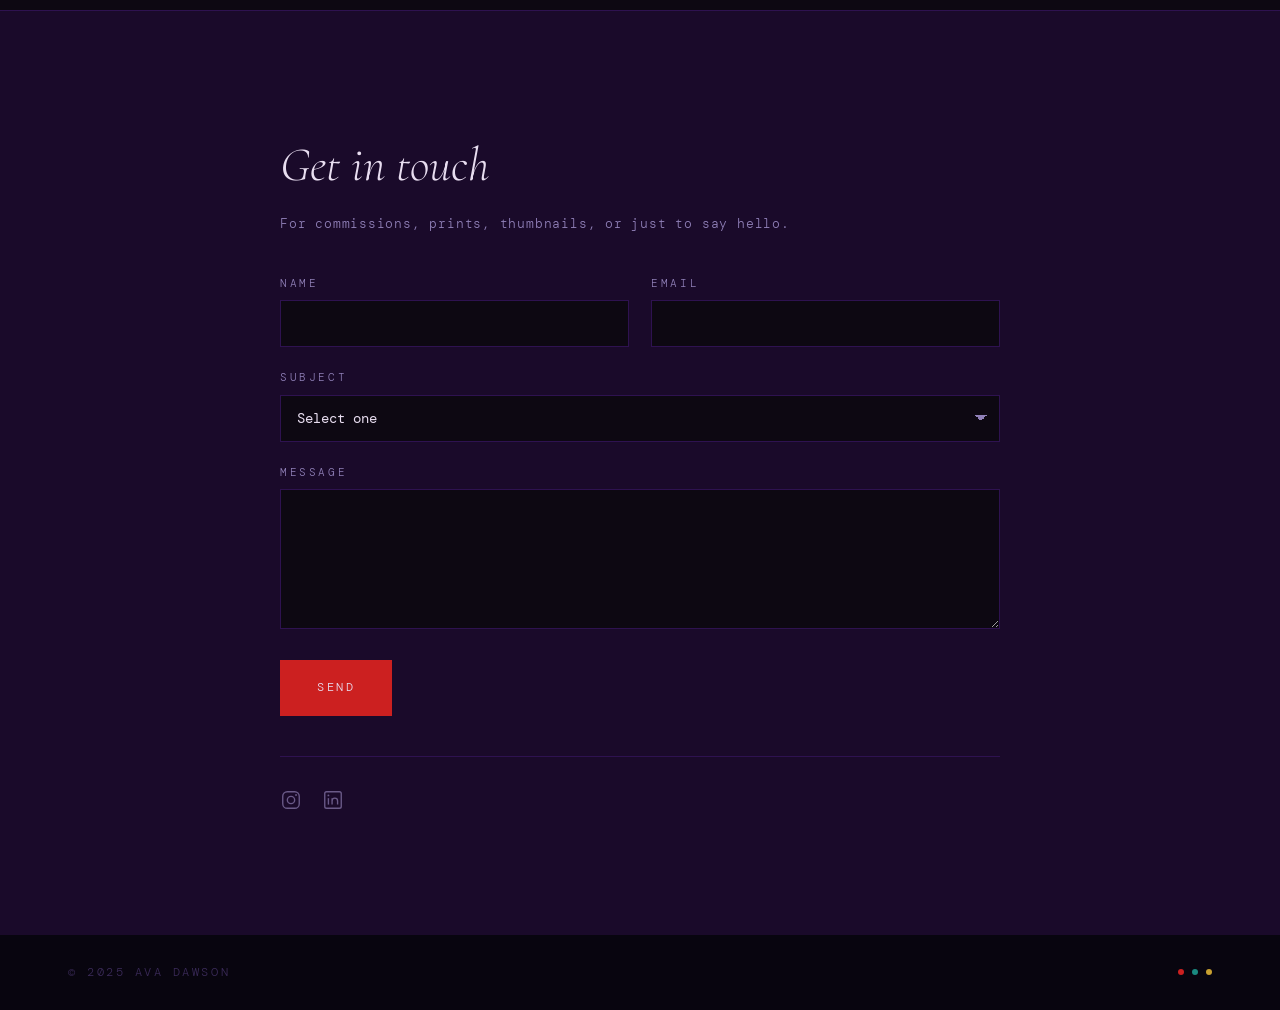
==== commit 5bb5a84f: "updated tagline" ====
--- a/index.html
+++ b/index.html
@@ -3,7 +3,7 @@
 <head>
   <meta charset="UTF-8" />
   <meta name="viewport" content="width=device-width, initial-scale=1.0" />
-  <meta name="description" content="Ava Dawson — Illustrator & Visual Artist. Character-driven worlds rendered in shadow, colour, and quiet drama. Commissions, prints, and thumbnails." />
+  <meta name="description" content="Ava Dawson — Illustrator & Visual Artist. Concept art and visual development for games, animation, and film." />
   <title>Ava Dawson — Illustrator & Visual Artist</title>
   <link rel="stylesheet" href="styles.css" />
 </head>
@@ -52,7 +52,7 @@
           <span class="hero__divider" aria-hidden="true"></span>
 
           <p class="hero__tagline">
-            Character-driven worlds, rendered in shadow, colour, and quiet drama.
+            Illustrator & Visual Artist. Concept art and visual development for games, animation, and film.
           </p>
 
           <p class="hero__subtitle">Digital · Traditional · Animation</p>
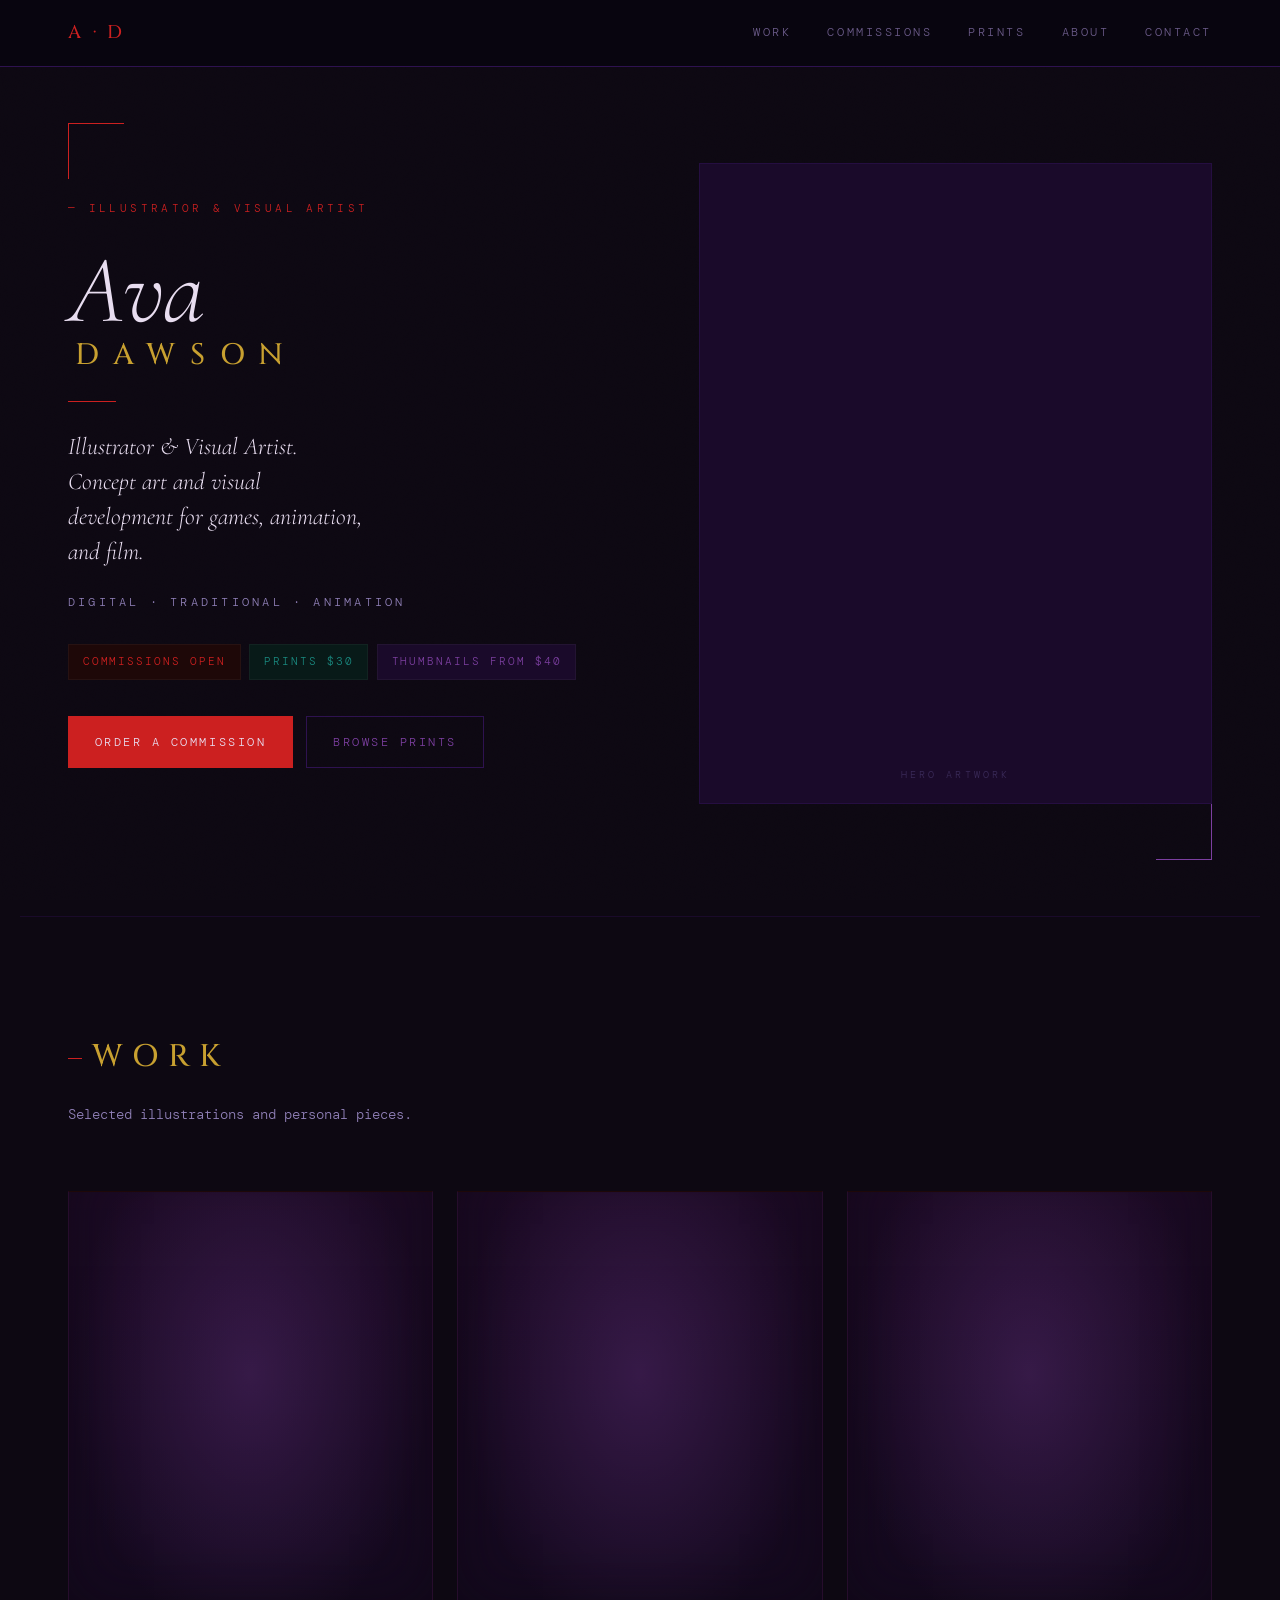
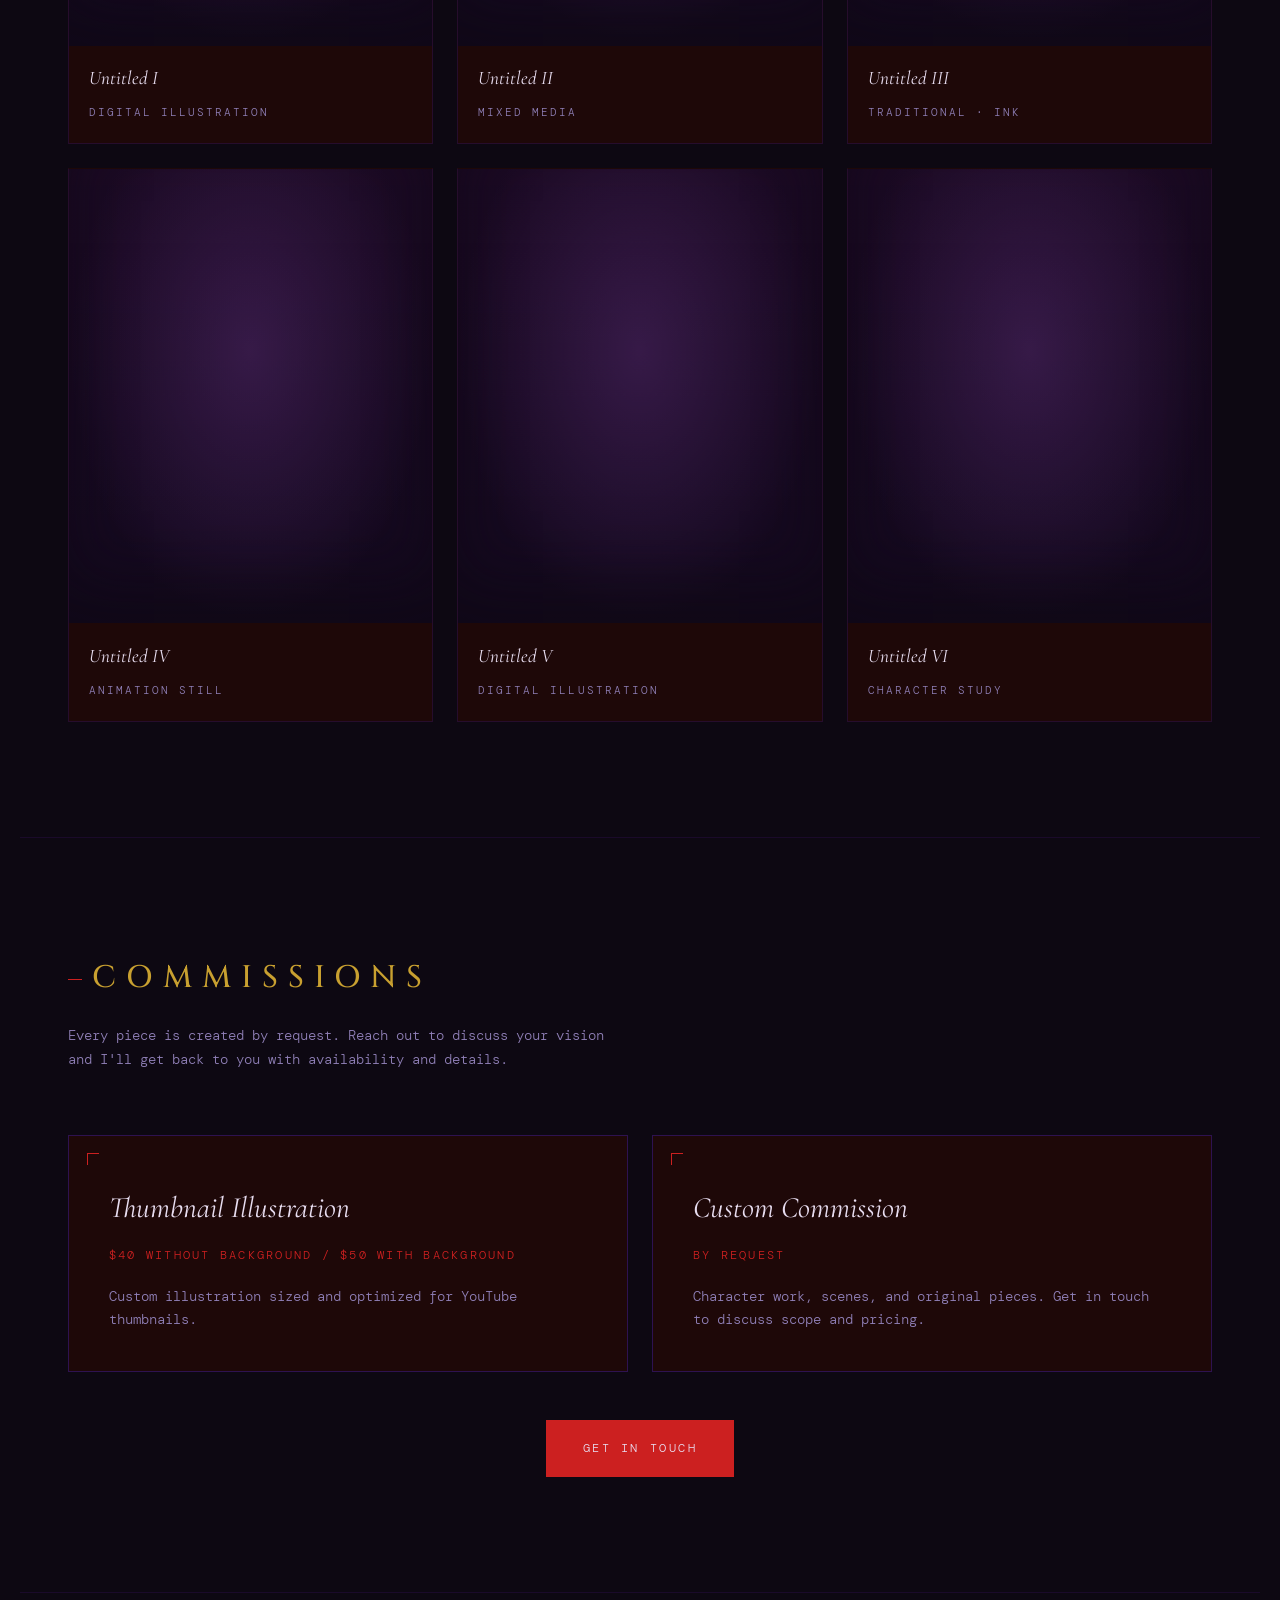
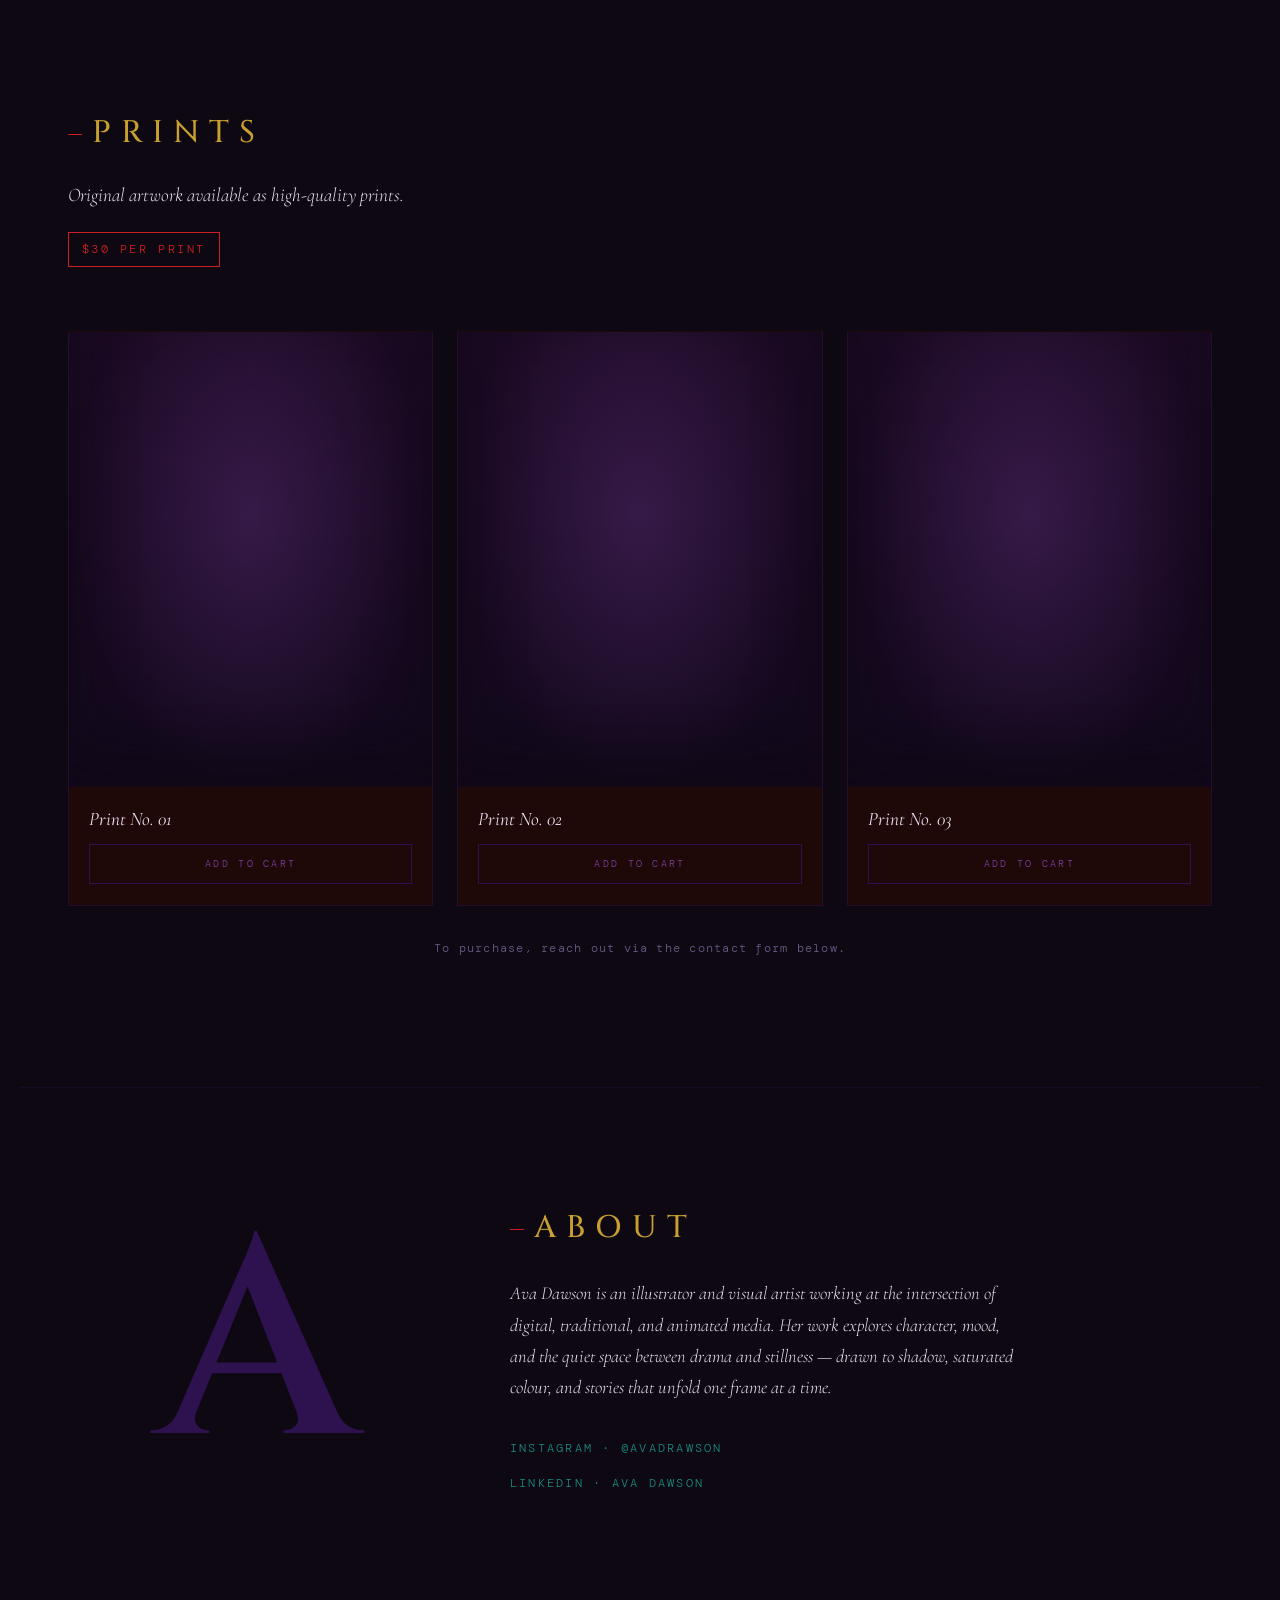
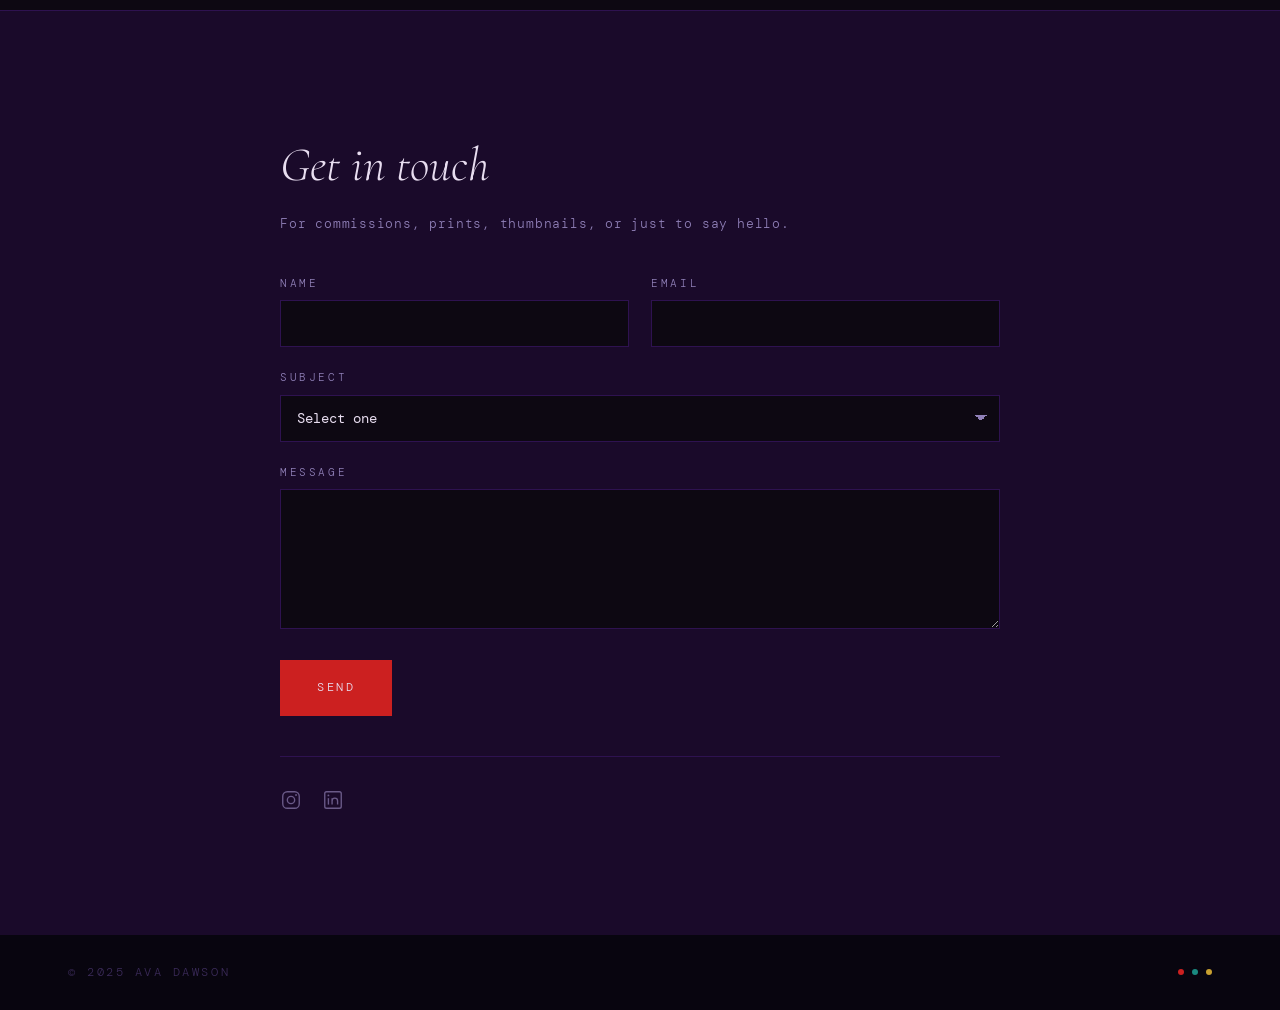
==== commit f27a1495: "added images" ====
--- a/index.html
+++ b/index.html
@@ -70,7 +70,7 @@
         </div>
 
         <!-- HERO ARTWORK: replace background-image with Ava's signature piece -->
-        <div class="hero__art" aria-label="Featured artwork"></div>
+        <div class="hero__art" style="background-image: url('images/hero.jpg')" aria-label="Featured artwork"></div>
       </div>
     </section>
 
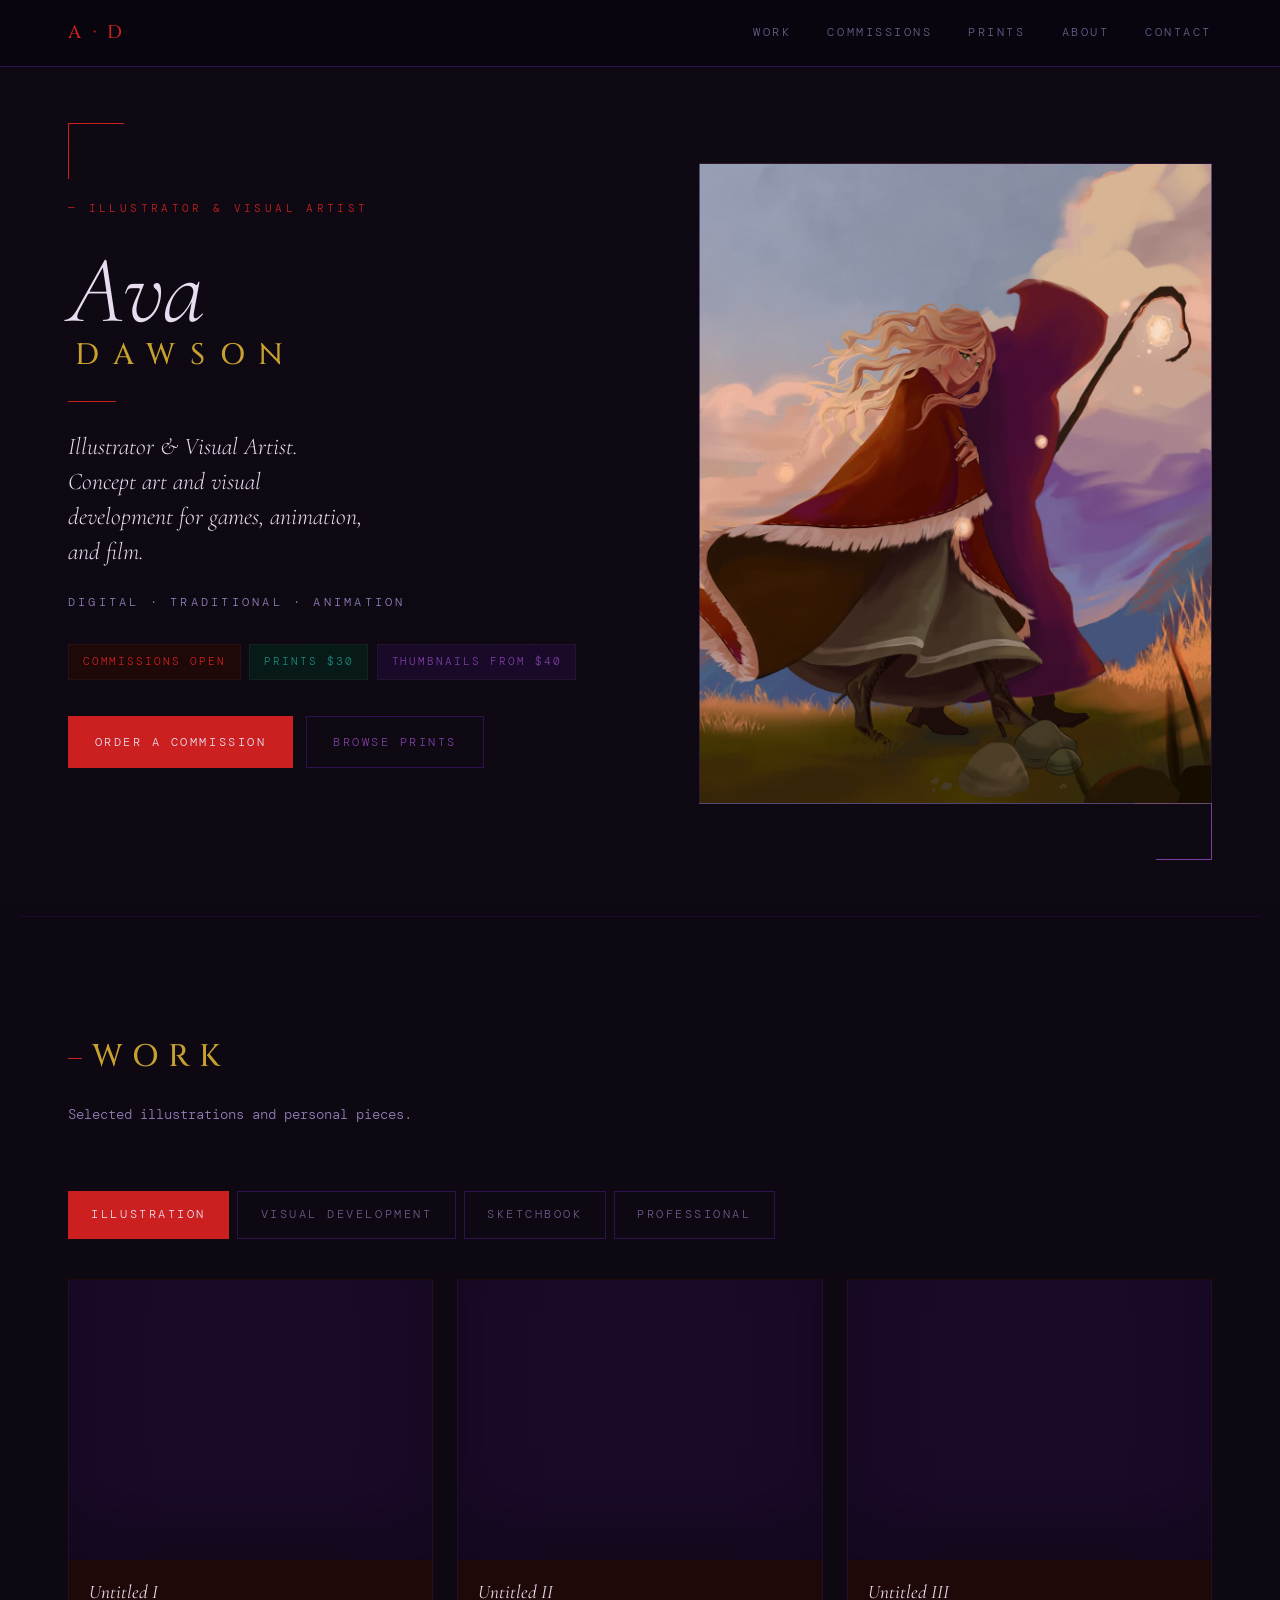
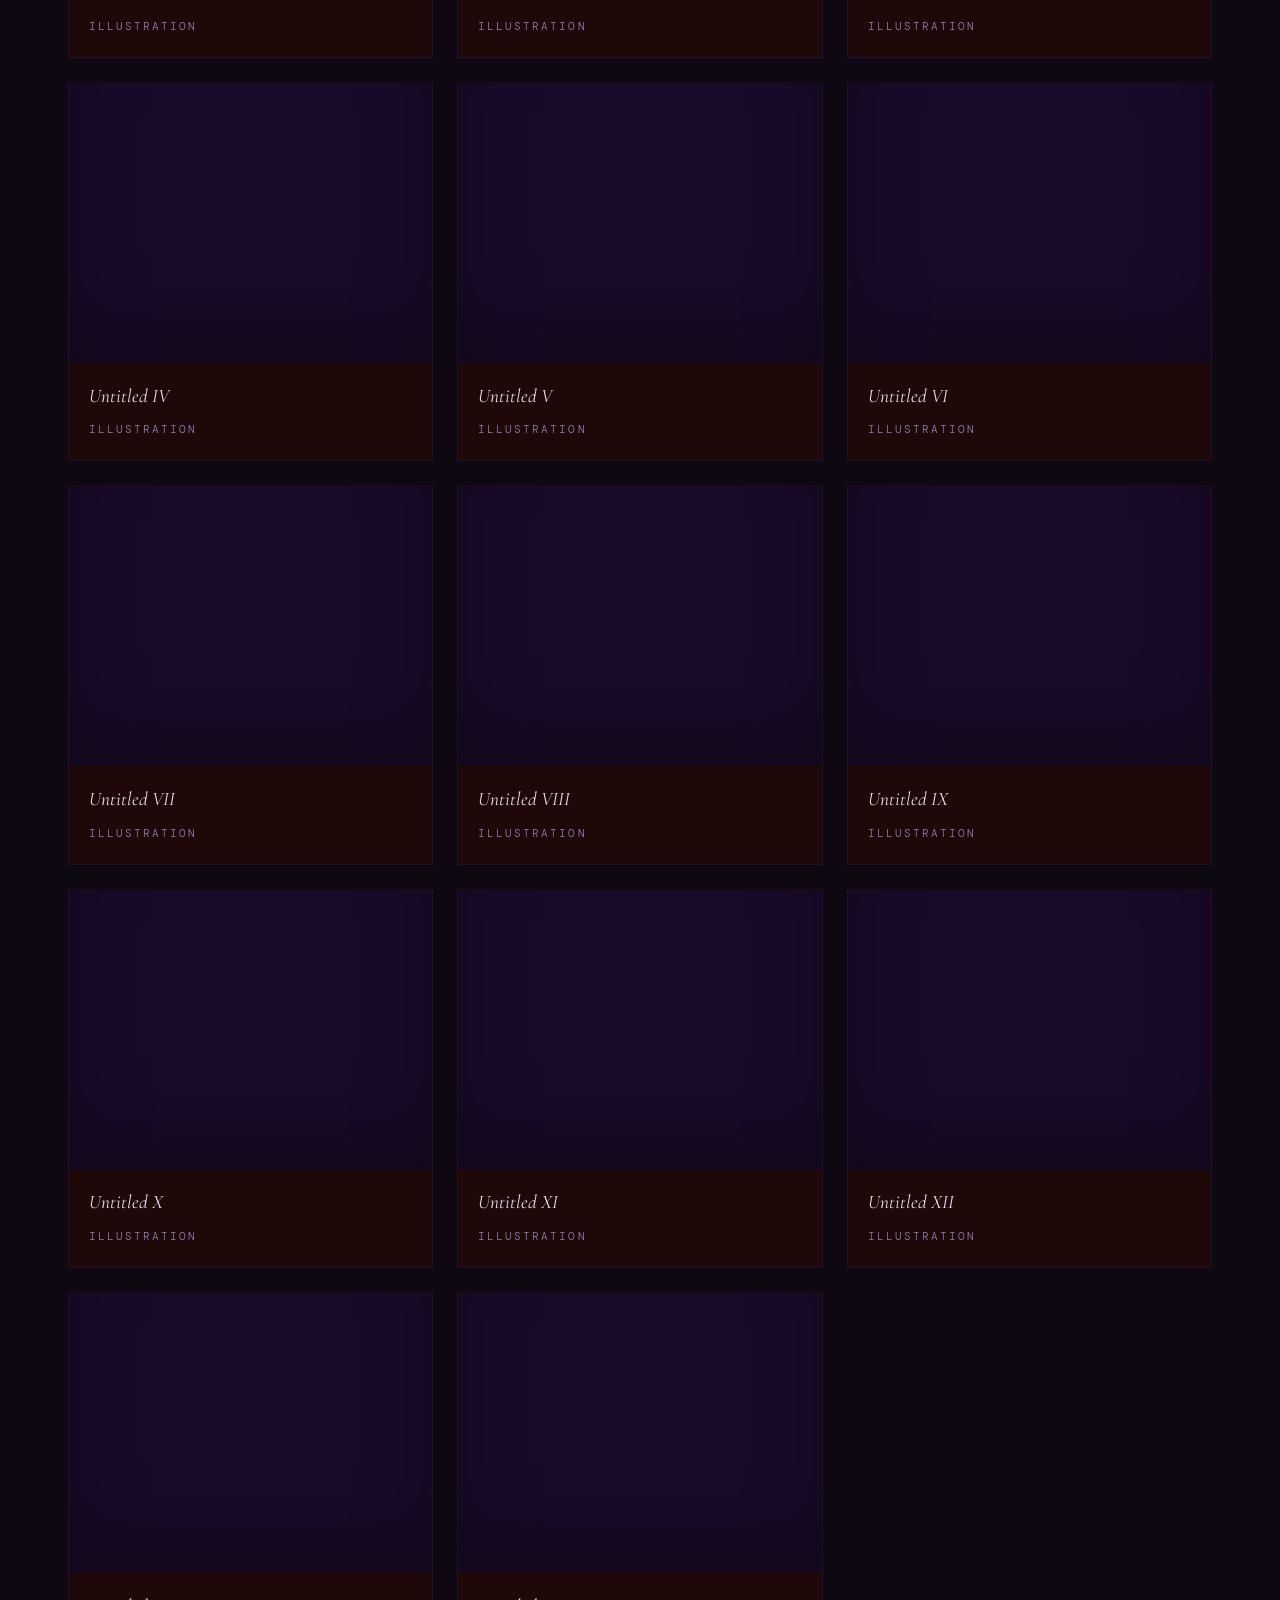
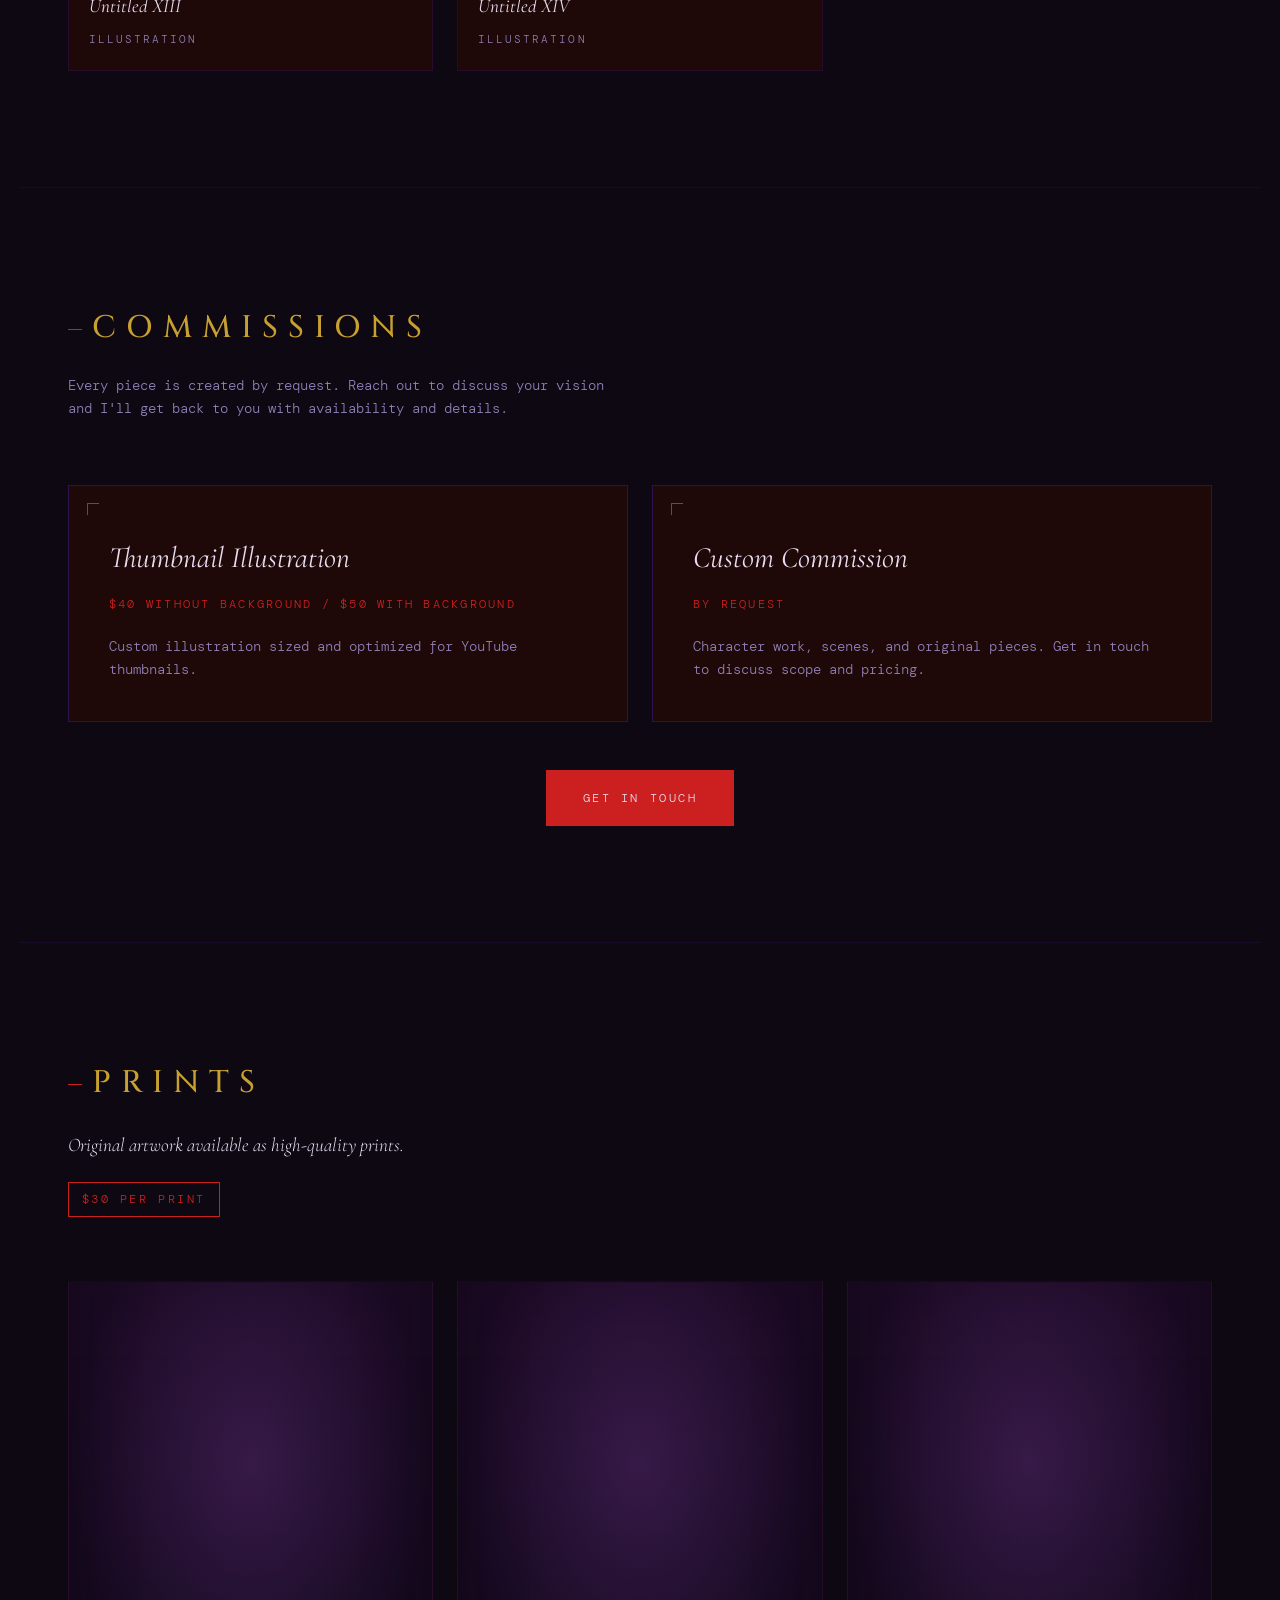
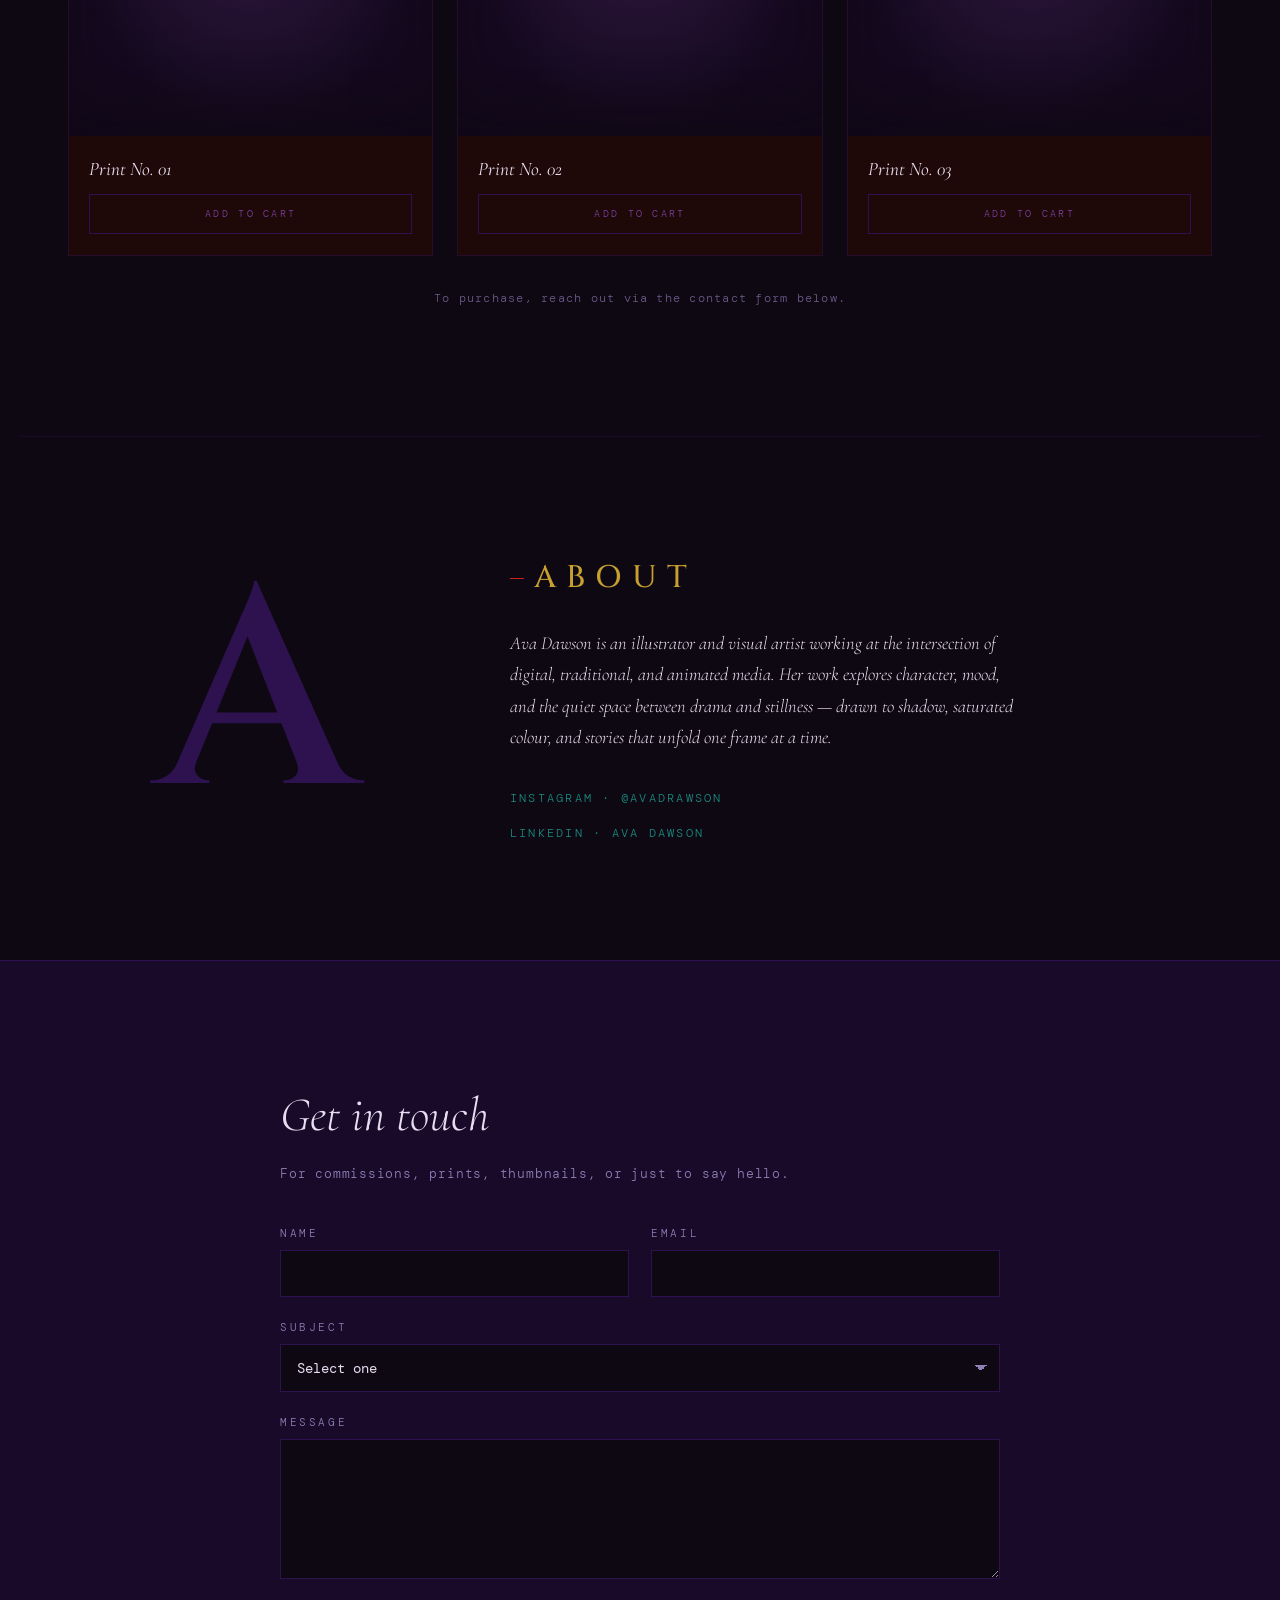
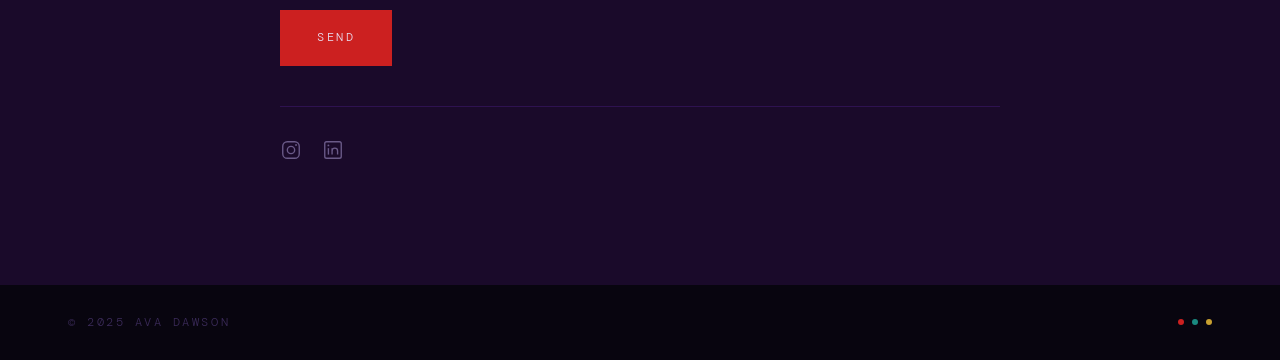
==== commit 24d73d10: "new" ====
--- a/index.html
+++ b/index.html
@@ -75,7 +75,7 @@
     </section>
 
     <!-- ============================================================
-         WORK / GALLERY  (CMS-editable — see /admin)
+         WORK / GALLERY  (tabbed)
          ============================================================ -->
     <section class="section" id="work">
       <header class="section__head">
@@ -83,62 +83,66 @@
         <p class="section__sub">Selected illustrations and personal pieces.</p>
       </header>
 
-      <div class="grid grid--cards">
-
-        <!-- GALLERY CARD 1 — swap image src -->
-        <article class="card">
-          <div class="card__media" aria-label="Artwork 1"></div>
-          <div class="card__body">
-            <h3 class="card__title">Untitled I</h3>
-            <p class="card__meta">Digital illustration</p>
-          </div>
-        </article>
-
-        <!-- GALLERY CARD 2 — swap image src -->
-        <article class="card">
-          <div class="card__media" aria-label="Artwork 2"></div>
-          <div class="card__body">
-            <h3 class="card__title">Untitled II</h3>
-            <p class="card__meta">Mixed media</p>
-          </div>
-        </article>
-
-        <!-- GALLERY CARD 3 — swap image src -->
-        <article class="card">
-          <div class="card__media" aria-label="Artwork 3"></div>
-          <div class="card__body">
-            <h3 class="card__title">Untitled III</h3>
-            <p class="card__meta">Traditional · ink</p>
-          </div>
-        </article>
-
-        <!-- GALLERY CARD 4 — swap image src -->
-        <article class="card">
-          <div class="card__media" aria-label="Artwork 4"></div>
-          <div class="card__body">
-            <h3 class="card__title">Untitled IV</h3>
-            <p class="card__meta">Animation still</p>
-          </div>
-        </article>
-
-        <!-- GALLERY CARD 5 — swap image src -->
-        <article class="card">
-          <div class="card__media" aria-label="Artwork 5"></div>
-          <div class="card__body">
-            <h3 class="card__title">Untitled V</h3>
-            <p class="card__meta">Digital illustration</p>
-          </div>
-        </article>
-
-        <!-- GALLERY CARD 6 — swap image src -->
-        <article class="card">
-          <div class="card__media" aria-label="Artwork 6"></div>
-          <div class="card__body">
-            <h3 class="card__title">Untitled VI</h3>
-            <p class="card__meta">Character study</p>
-          </div>
-        </article>
-
+      <div class="tabs" role="tablist" aria-label="Gallery categories">
+        <button class="tab is-active" role="tab" aria-selected="true"  data-tab="illustration">Illustration</button>
+        <button class="tab"           role="tab" aria-selected="false" data-tab="visdev">Visual Development</button>
+        <button class="tab"           role="tab" aria-selected="false" data-tab="sketchbook">Sketchbook</button>
+        <button class="tab"           role="tab" aria-selected="false" data-tab="professional">Professional</button>
+      </div>
+
+      <!-- ILLUSTRATION -->
+      <div class="tab-panel is-active" id="panel-illustration" role="tabpanel">
+        <div class="grid grid--cards">
+          <article class="card"><div class="card__media" style="background-image:url('images/art1.jpg')"></div><div class="card__body"><h3 class="card__title">Untitled I</h3><p class="card__meta">Illustration</p></div></article>
+          <article class="card"><div class="card__media" style="background-image:url('images/art2.jpg')"></div><div class="card__body"><h3 class="card__title">Untitled II</h3><p class="card__meta">Illustration</p></div></article>
+          <article class="card"><div class="card__media" style="background-image:url('images/art3.jpg')"></div><div class="card__body"><h3 class="card__title">Untitled III</h3><p class="card__meta">Illustration</p></div></article>
+          <article class="card"><div class="card__media" style="background-image:url('images/art4.jpg')"></div><div class="card__body"><h3 class="card__title">Untitled IV</h3><p class="card__meta">Illustration</p></div></article>
+          <article class="card"><div class="card__media" style="background-image:url('images/art5.jpg')"></div><div class="card__body"><h3 class="card__title">Untitled V</h3><p class="card__meta">Illustration</p></div></article>
+          <article class="card"><div class="card__media" style="background-image:url('images/art6.jpg')"></div><div class="card__body"><h3 class="card__title">Untitled VI</h3><p class="card__meta">Illustration</p></div></article>
+          <article class="card"><div class="card__media" style="background-image:url('images/art7.jpg')"></div><div class="card__body"><h3 class="card__title">Untitled VII</h3><p class="card__meta">Illustration</p></div></article>
+          <article class="card"><div class="card__media" style="background-image:url('images/art8.jpg')"></div><div class="card__body"><h3 class="card__title">Untitled VIII</h3><p class="card__meta">Illustration</p></div></article>
+          <article class="card"><div class="card__media" style="background-image:url('images/art9.jpg')"></div><div class="card__body"><h3 class="card__title">Untitled IX</h3><p class="card__meta">Illustration</p></div></article>
+          <article class="card"><div class="card__media" style="background-image:url('images/art10.jpg')"></div><div class="card__body"><h3 class="card__title">Untitled X</h3><p class="card__meta">Illustration</p></div></article>
+          <article class="card"><div class="card__media" style="background-image:url('images/art11.jpg')"></div><div class="card__body"><h3 class="card__title">Untitled XI</h3><p class="card__meta">Illustration</p></div></article>
+          <article class="card"><div class="card__media" style="background-image:url('images/art12.jpg')"></div><div class="card__body"><h3 class="card__title">Untitled XII</h3><p class="card__meta">Illustration</p></div></article>
+          <article class="card"><div class="card__media" style="background-image:url('images/art13.jpg')"></div><div class="card__body"><h3 class="card__title">Untitled XIII</h3><p class="card__meta">Illustration</p></div></article>
+          <article class="card"><div class="card__media" style="background-image:url('images/art14.jpg')"></div><div class="card__body"><h3 class="card__title">Untitled XIV</h3><p class="card__meta">Illustration</p></div></article>
+        </div>
+      </div>
+
+      <!-- VISUAL DEVELOPMENT -->
+      <div class="tab-panel" id="panel-visdev" role="tabpanel">
+        <div class="grid grid--cards">
+          <article class="card"><div class="card__media" style="background-image:url('images/art15.jpg')"></div><div class="card__body"><h3 class="card__title">Untitled XV</h3><p class="card__meta">Visual Development</p></div></article>
+          <article class="card"><div class="card__media" style="background-image:url('images/art16.jpg')"></div><div class="card__body"><h3 class="card__title">Untitled XVI</h3><p class="card__meta">Visual Development</p></div></article>
+          <article class="card"><div class="card__media" style="background-image:url('images/art17.jpg')"></div><div class="card__body"><h3 class="card__title">Untitled XVII</h3><p class="card__meta">Visual Development</p></div></article>
+          <article class="card"><div class="card__media" style="background-image:url('images/art18.jpg')"></div><div class="card__body"><h3 class="card__title">Untitled XVIII</h3><p class="card__meta">Visual Development</p></div></article>
+          <article class="card"><div class="card__media" style="background-image:url('images/art19.jpg')"></div><div class="card__body"><h3 class="card__title">Untitled XIX</h3><p class="card__meta">Visual Development</p></div></article>
+          <article class="card"><div class="card__media" style="background-image:url('images/art20.jpg')"></div><div class="card__body"><h3 class="card__title">Untitled XX</h3><p class="card__meta">Visual Development</p></div></article>
+          <article class="card"><div class="card__media" style="background-image:url('images/art21.jpg')"></div><div class="card__body"><h3 class="card__title">Untitled XXI</h3><p class="card__meta">Visual Development</p></div></article>
+          <article class="card"><div class="card__media" style="background-image:url('images/art22.jpg')"></div><div class="card__body"><h3 class="card__title">Untitled XXII</h3><p class="card__meta">Visual Development</p></div></article>
+        </div>
+      </div>
+
+      <!-- SKETCHBOOK -->
+      <div class="tab-panel" id="panel-sketchbook" role="tabpanel">
+        <div class="grid grid--cards">
+          <article class="card"><div class="card__media" style="background-image:url('images/art23.jpg')"></div><div class="card__body"><h3 class="card__title">Untitled XXIII</h3><p class="card__meta">Sketchbook</p></div></article>
+          <article class="card"><div class="card__media" style="background-image:url('images/art24.jpg')"></div><div class="card__body"><h3 class="card__title">Untitled XXIV</h3><p class="card__meta">Sketchbook</p></div></article>
+          <article class="card"><div class="card__media" style="background-image:url('images/art25.jpg')"></div><div class="card__body"><h3 class="card__title">Untitled XXV</h3><p class="card__meta">Sketchbook</p></div></article>
+          <article class="card"><div class="card__media" style="background-image:url('images/art26.jpg')"></div><div class="card__body"><h3 class="card__title">Untitled XXVI</h3><p class="card__meta">Sketchbook</p></div></article>
+          <article class="card"><div class="card__media" style="background-image:url('images/art27.jpg')"></div><div class="card__body"><h3 class="card__title">Untitled XXVII</h3><p class="card__meta">Sketchbook</p></div></article>
+          <article class="card"><div class="card__media" style="background-image:url('images/art28.jpg')"></div><div class="card__body"><h3 class="card__title">Untitled XXVIII</h3><p class="card__meta">Sketchbook</p></div></article>
+          <article class="card"><div class="card__media" style="background-image:url('images/art29.jpg')"></div><div class="card__body"><h3 class="card__title">Untitled XXIX</h3><p class="card__meta">Sketchbook</p></div></article>
+        </div>
+      </div>
+
+      <!-- PROFESSIONAL -->
+      <div class="tab-panel" id="panel-professional" role="tabpanel">
+        <div class="grid grid--cards">
+          <article class="card"><div class="card__media" style="background-image:url('images/art30.jpg')"></div><div class="card__body"><h3 class="card__title">Provence: Rising</h3><p class="card__meta">Game Cover Art</p></div></article>
+          <article class="card"><div class="card__media" style="background-image:url('images/art31.jpg')"></div><div class="card__body"><h3 class="card__title">Nothing Wrong With Wet Socks</h3><p class="card__meta">Poster Art</p></div></article>
+        </div>
       </div>
     </section>
 
@@ -382,5 +386,32 @@
       });
     })();
   </script>
+
+  <!-- ============================================================
+       Gallery tabs
+       ============================================================ -->
+  <script>
+    (function () {
+      var tabs = document.querySelectorAll('#work .tab');
+      var panels = document.querySelectorAll('#work .tab-panel');
+      if (!tabs.length) return;
+
+      tabs.forEach(function (tab) {
+        tab.addEventListener('click', function () {
+          var target = tab.getAttribute('data-tab');
+
+          tabs.forEach(function (t) {
+            var active = t === tab;
+            t.classList.toggle('is-active', active);
+            t.setAttribute('aria-selected', active ? 'true' : 'false');
+          });
+
+          panels.forEach(function (p) {
+            p.classList.toggle('is-active', p.id === 'panel-' + target);
+          });
+        });
+      });
+    })();
+  </script>
 </body>
-</html>
+</html>
--- a/styles.css
+++ b/styles.css
@@ -2,9 +2,9 @@
    AVA DAWSON — Illustrator & Visual Artist
    Dark, moody, editorial. Business-forward.
    ============================================================ */
-
+ 
 @import url('https://fonts.googleapis.com/css2?family=Cormorant+Garamond:ital,wght@1,300;1,400&family=Cinzel:wght@400;500;600&family=DM+Mono:wght@300;400;500&display=swap');
-
+ 
 /* ---------- Tokens ---------- */
 :root {
   /* Surfaces */
@@ -14,30 +14,30 @@
   --eggplant:     #2e1250;
   --dark-crimson: #1e0808;
   --dark-teal:    #081a18;
-
+ 
   /* Accents */
   --red:          #cc2020;
   --vivid-purple: #7c3fa0;
   --teal:         #1a8a80;
   --gold:         #c8a030;
-
+ 
   /* Text */
   --text:         #e8ddf0;
   --text-muted:   #9080b8;
   --text-dim:     #6a5a88;
   --text-faint:   #3a2a58;
-
+ 
   /* Type */
   --f-display: 'Cormorant Garamond', serif;
   --f-cinzel:  'Cinzel', serif;
   --f-mono:    'DM Mono', monospace;
-
+ 
   /* Layout */
   --max:    1240px;
   --gutter: clamp(1.25rem, 4vw, 3rem);
   --pad-y:  clamp(4rem, 9vw, 7.5rem);
 }
-
+ 
 /* ---------- Reset ---------- */
 *, *::before, *::after { box-sizing: border-box; }
 html { scroll-behavior: smooth; }
@@ -56,9 +56,9 @@
 a { color: inherit; text-decoration: none; }
 button { font: inherit; cursor: pointer; border: 0; background: none; color: inherit; }
 ul { list-style: none; padding: 0; margin: 0; }
-
+ 
 ::selection { background: var(--red); color: var(--text); }
-
+ 
 /* ---------- Subtle grain overlay for atmosphere ---------- */
 body::before {
   content: '';
@@ -70,7 +70,7 @@
   background-image: url("data:image/svg+xml;utf8,<svg xmlns='http://www.w3.org/2000/svg' width='160' height='160'><filter id='n'><feTurbulence type='fractalNoise' baseFrequency='0.9' numOctaves='2' stitchTiles='stitch'/></filter><rect width='100%' height='100%' filter='url(%23n)'/></svg>");
   mix-blend-mode: overlay;
 }
-
+ 
 /* ============================================================
    NAVBAR
    ============================================================ */
@@ -100,7 +100,7 @@
   transition: opacity 0.2s ease;
 }
 .nav__logo:hover { opacity: 0.75; }
-
+ 
 .nav__links {
   display: flex;
   gap: 2.25rem;
@@ -126,7 +126,7 @@
 }
 .nav__links a:hover { color: var(--text); }
 .nav__links a:hover::after { width: 100%; }
-
+ 
 /* Hamburger */
 .nav__toggle {
   display: none;
@@ -145,7 +145,7 @@
 .nav__toggle.is-open span:nth-child(1) { transform: translateY(8px) rotate(45deg); }
 .nav__toggle.is-open span:nth-child(2) { opacity: 0; }
 .nav__toggle.is-open span:nth-child(3) { transform: translateY(-8px) rotate(-45deg); }
-
+ 
 /* ============================================================
    HERO
    ============================================================ */
@@ -156,7 +156,7 @@
   padding: clamp(3.5rem, 8vw, 6rem) var(--gutter) clamp(4rem, 9vw, 7rem);
   z-index: 2;
 }
-
+ 
 .bracket {
   position: absolute;
   width: 56px;
@@ -175,14 +175,14 @@
   border-bottom: 1px solid var(--vivid-purple);
   border-right: 1px solid var(--vivid-purple);
 }
-
+ 
 .hero__grid {
   display: grid;
   grid-template-columns: 1.05fr 0.95fr;
   gap: clamp(2rem, 5vw, 4.5rem);
   align-items: center;
 }
-
+ 
 .eyebrow {
   font-family: var(--f-mono);
   font-size: 0.7rem;
@@ -195,7 +195,7 @@
   content: '— ';
   color: var(--red);
 }
-
+ 
 .hero__name {
   margin: 0 0 1.25rem;
   line-height: 0.95;
@@ -219,7 +219,7 @@
   margin-top: 0.3rem;
   margin-left: 0.25em; /* compensate for Cinzel tracking */
 }
-
+ 
 .hero__divider {
   display: block;
   width: 48px;
@@ -227,7 +227,7 @@
   background: var(--red);
   margin: 2rem 0 1.75rem;
 }
-
+ 
 .hero__tagline {
   font-family: var(--f-display);
   font-style: italic;
@@ -238,7 +238,7 @@
   max-width: 30ch;
   margin: 0 0 1.5rem;
 }
-
+ 
 .hero__subtitle {
   font-family: var(--f-mono);
   font-size: 0.72rem;
@@ -247,7 +247,7 @@
   color: var(--text-muted);
   margin: 0 0 2rem;
 }
-
+ 
 /* Tags */
 .tags {
   display: flex;
@@ -267,26 +267,30 @@
 .tag--red    { color: var(--red);          background: var(--dark-crimson); }
 .tag--teal   { color: var(--teal);         background: var(--dark-teal); }
 .tag--purple { color: var(--vivid-purple); background: var(--deep-purple); }
-
+ 
 /* Hero buttons */
 .hero__buttons {
   display: flex;
   flex-wrap: wrap;
   gap: 0.85rem;
 }
-
+ 
 /* Hero artwork placeholder */
 /* HERO ARTWORK PLACEHOLDER — replace background-image with Ava's piece */
 .hero__art {
   position: relative;
   background-color: var(--deep-purple);
-  background-image:
-    radial-gradient(ellipse at 30% 20%, rgba(124,63,160,0.35), transparent 60%),
-    radial-gradient(ellipse at 70% 80%, rgba(204,32,32,0.18), transparent 65%);
+  background-image: url('images/hero.jpg');
+  background-size: cover;
+  background-position: top right;
   aspect-ratio: 4 / 5;
   min-height: 420px;
   border: 1px solid rgba(46,18,80,0.6);
   overflow: hidden;
+}
+ 
+.hero__art::after {
+  display: none;
 }
 .hero__art::after {
   content: 'Hero artwork';
@@ -299,7 +303,7 @@
   text-transform: uppercase;
   color: var(--text-faint);
 }
-
+ 
 /* ============================================================
    BUTTONS
    ============================================================ */
@@ -333,7 +337,7 @@
 }
 .btn--lg { padding: 1.1rem 2.25rem; }
 .btn--sm { padding: 0.65rem 1.1rem; font-size: 0.65rem; }
-
+ 
 /* ============================================================
    SECTIONS (shared)
    ============================================================ */
@@ -381,7 +385,7 @@
   font-size: 1.2rem;
   color: var(--text);
 }
-
+ 
 /* ============================================================
    GRID + CARDS  (Work + Prints)
    ============================================================ */
@@ -392,7 +396,7 @@
 .grid--cards {
   grid-template-columns: repeat(3, 1fr);
 }
-
+ 
 .card {
   background: var(--dark-crimson);
   border: 1px solid rgba(46,18,80,0.5);
@@ -405,7 +409,7 @@
   border-top-color: var(--red);
   transform: translateY(-2px);
 }
-
+ 
 /* CARD IMAGE PLACEHOLDER — set background-image to artwork URL */
 .card__media {
   aspect-ratio: 4 / 5;
@@ -446,7 +450,46 @@
   color: var(--text-muted);
   margin: 0;
 }
-
+ 
+/* ============================================================
+   GALLERY TABS  (Work section)
+   ============================================================ */
+.tabs {
+  display: flex;
+  flex-wrap: wrap;
+  gap: 0.5rem;
+  margin-bottom: 2.5rem;
+}
+.tab {
+  font-family: var(--f-mono);
+  font-size: 0.72rem;
+  letter-spacing: 0.22em;
+  text-transform: uppercase;
+  padding: 0.85rem 1.4rem;
+  background: transparent;
+  color: var(--text-dim);             /* #6a5a88 */
+  border: 1px solid var(--eggplant);  /* #2e1250 */
+  transition: background 0.25s ease, color 0.25s ease, border-color 0.25s ease;
+}
+.tab:hover {
+  color: var(--text);
+  border-color: var(--red);
+}
+.tab.is-active {
+  background: var(--red);             /* #cc2020 */
+  color: var(--text);                 /* #e8ddf0 */
+  border-color: var(--red);
+}
+ 
+.tab-panel { display: none; }
+.tab-panel.is-active { display: block; }
+ 
+/* Force 280px tile height in the gallery (overrides .card__media aspect-ratio) */
+#work .card__media {
+  aspect-ratio: auto;
+  height: 280px;
+}
+ 
 /* ============================================================
    COMMISSIONS
    ============================================================ */
@@ -502,7 +545,7 @@
   justify-content: center;
   margin-top: 3rem;
 }
-
+ 
 /* ============================================================
    PRINTS
    ============================================================ */
@@ -525,7 +568,7 @@
   color: var(--text-dim);
   text-align: center;
 }
-
+ 
 /* ============================================================
    ABOUT
    ============================================================ */
@@ -568,7 +611,7 @@
   transition: color 0.25s ease;
 }
 .about__links a:hover { color: var(--text); }
-
+ 
 /* ============================================================
    CONTACT
    ============================================================ */
@@ -598,7 +641,7 @@
   letter-spacing: 0.06em;
   margin: 0 0 2.5rem;
 }
-
+ 
 /* Form */
 .form { display: flex; flex-direction: column; gap: 1.4rem; }
 .form__row {
@@ -647,7 +690,7 @@
   align-self: flex-start;
   margin-top: 0.5rem;
 }
-
+ 
 /* Socials */
 .socials {
   display: flex;
@@ -665,7 +708,7 @@
   color: var(--text);
   transform: translateY(-1px);
 }
-
+ 
 /* ============================================================
    FOOTER
    ============================================================ */
@@ -701,7 +744,7 @@
   height: 6px;
   border-radius: 50%;
 }
-
+ 
 /* ============================================================
    RESPONSIVE
    ============================================================ */
@@ -715,7 +758,7 @@
   .about__links { align-items: center; }
   .form__row { grid-template-columns: 1fr; }
 }
-
+ 
 @media (max-width: 640px) {
   .nav__toggle { display: flex; }
   .nav__links {
@@ -741,4 +784,14 @@
   .hero__buttons .btn { flex: 1; }
   .bracket { width: 36px; height: 36px; }
   .footer__inner { flex-direction: column; }
-}
+ 
+  /* Tabs scroll horizontally on narrow screens */
+  .tabs {
+    flex-wrap: nowrap;
+    overflow-x: auto;
+    -webkit-overflow-scrolling: touch;
+    scrollbar-width: none;
+  }
+  .tabs::-webkit-scrollbar { display: none; }
+  .tab { flex: 0 0 auto; }
+}
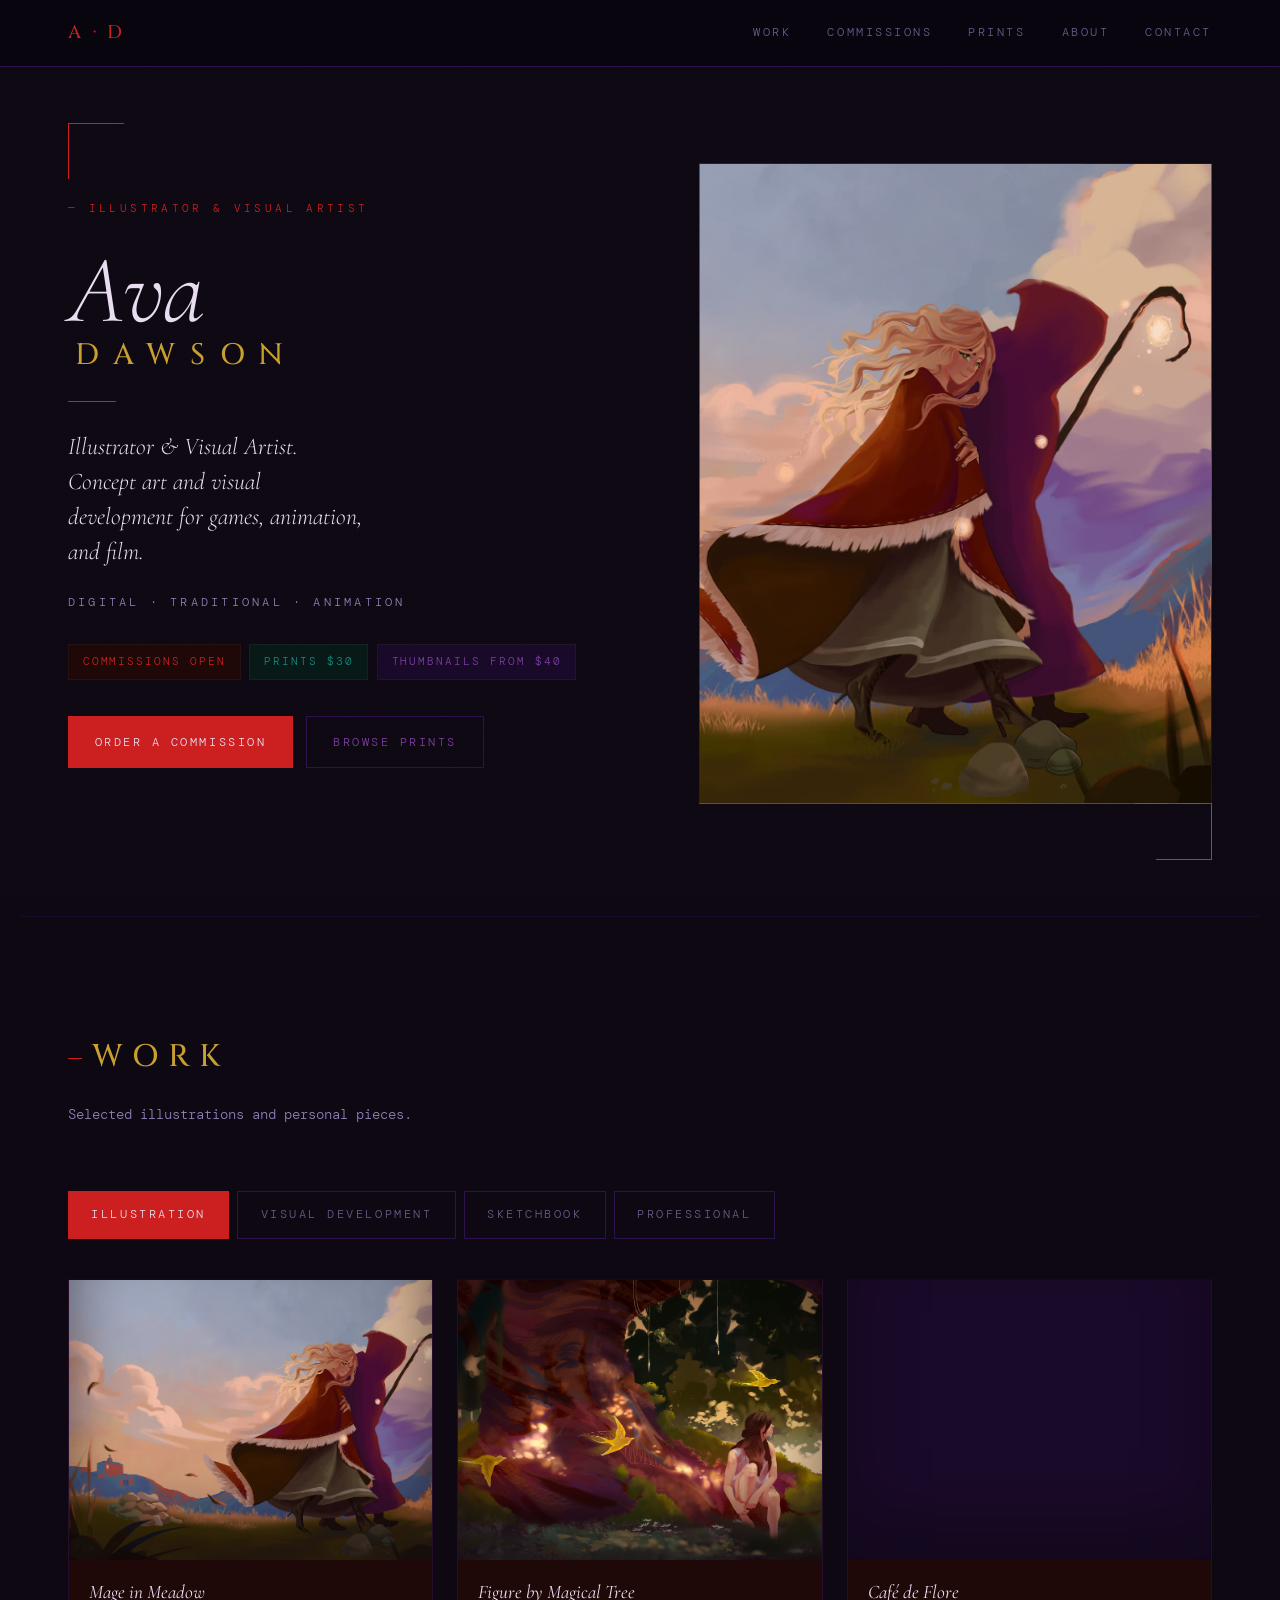
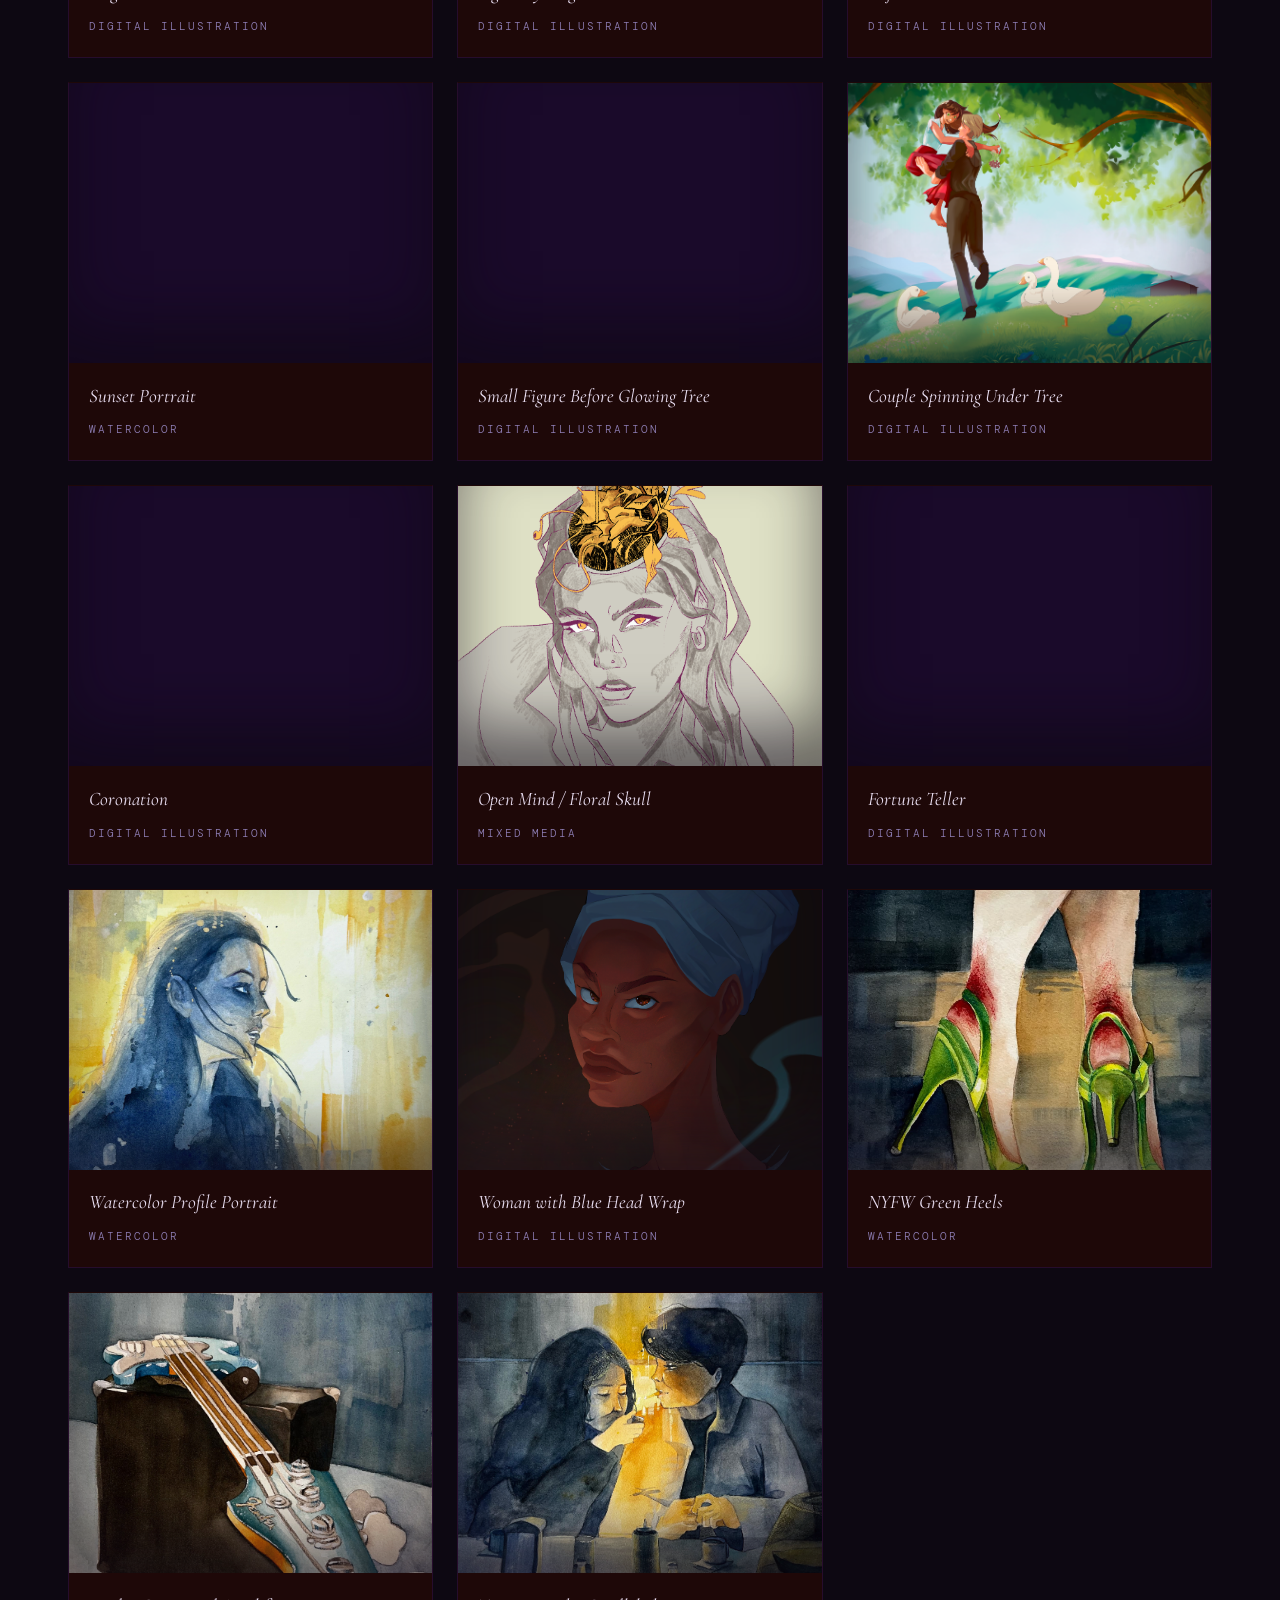
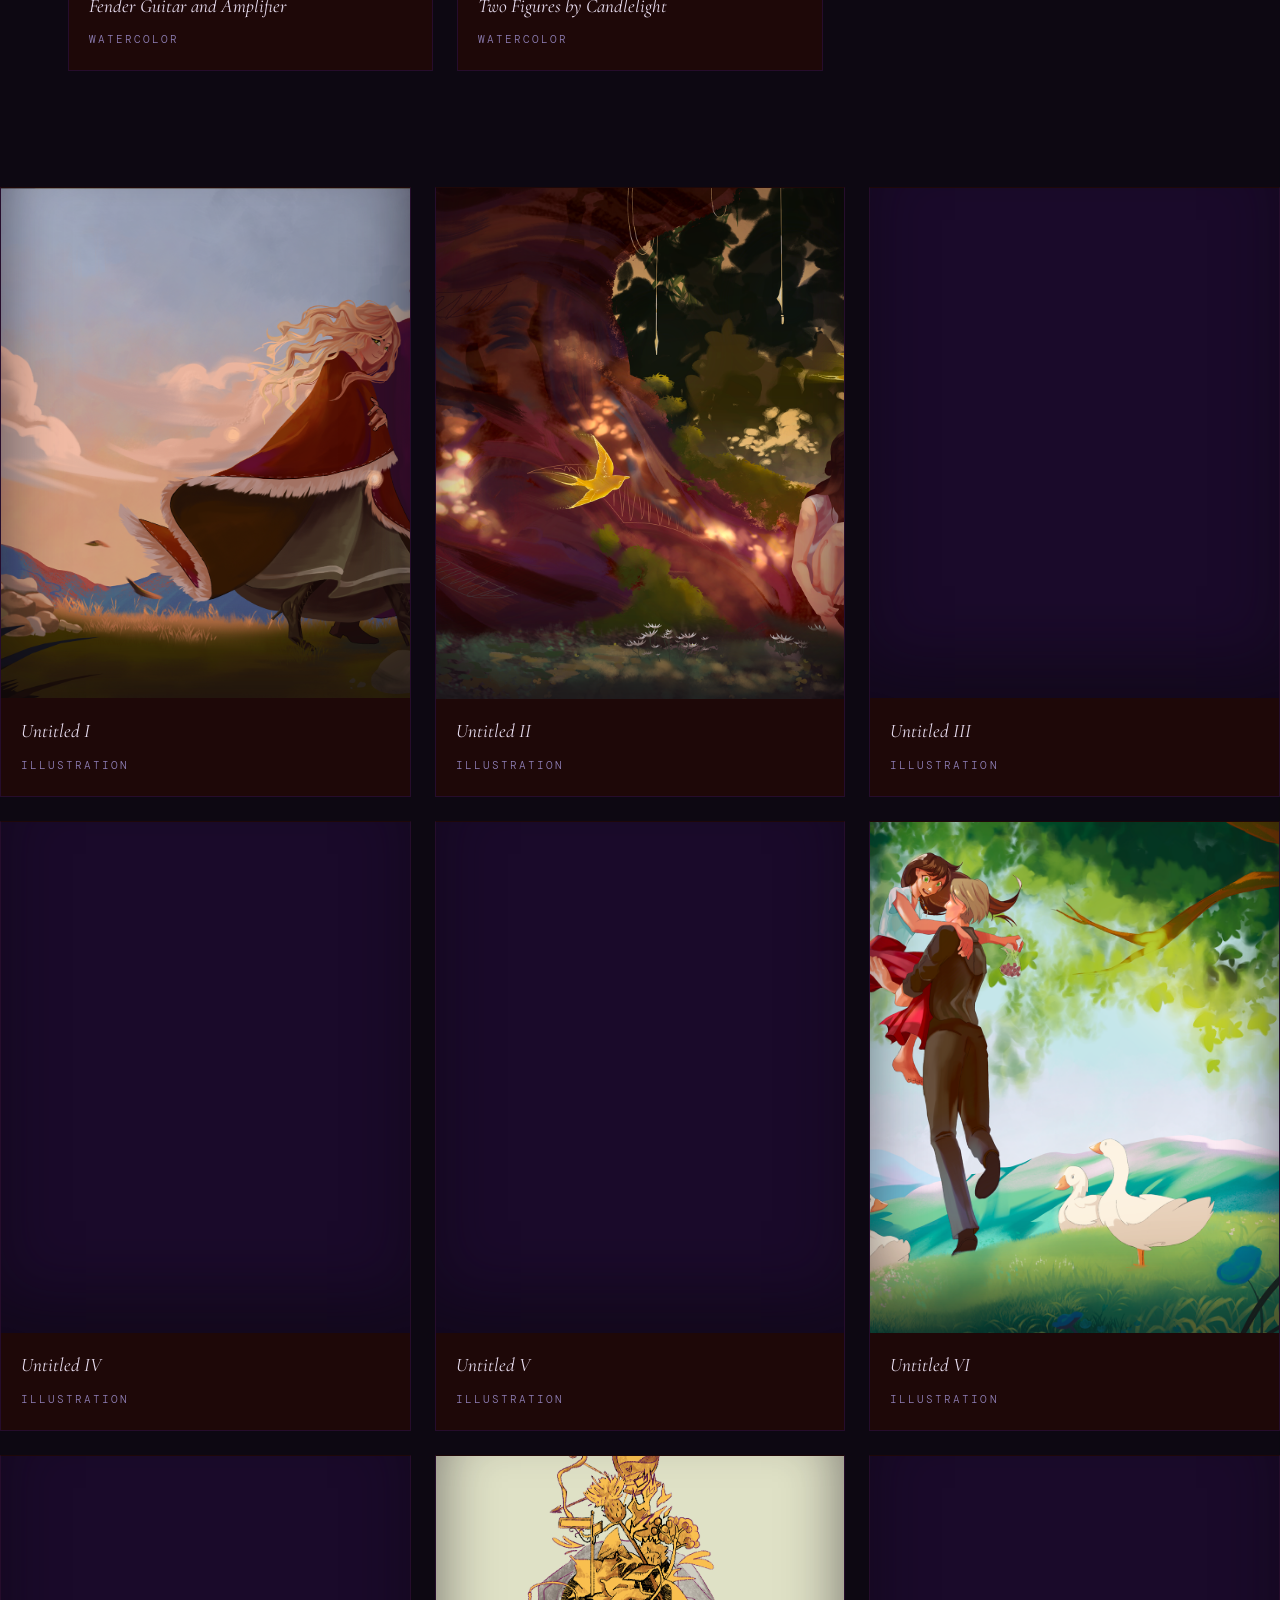
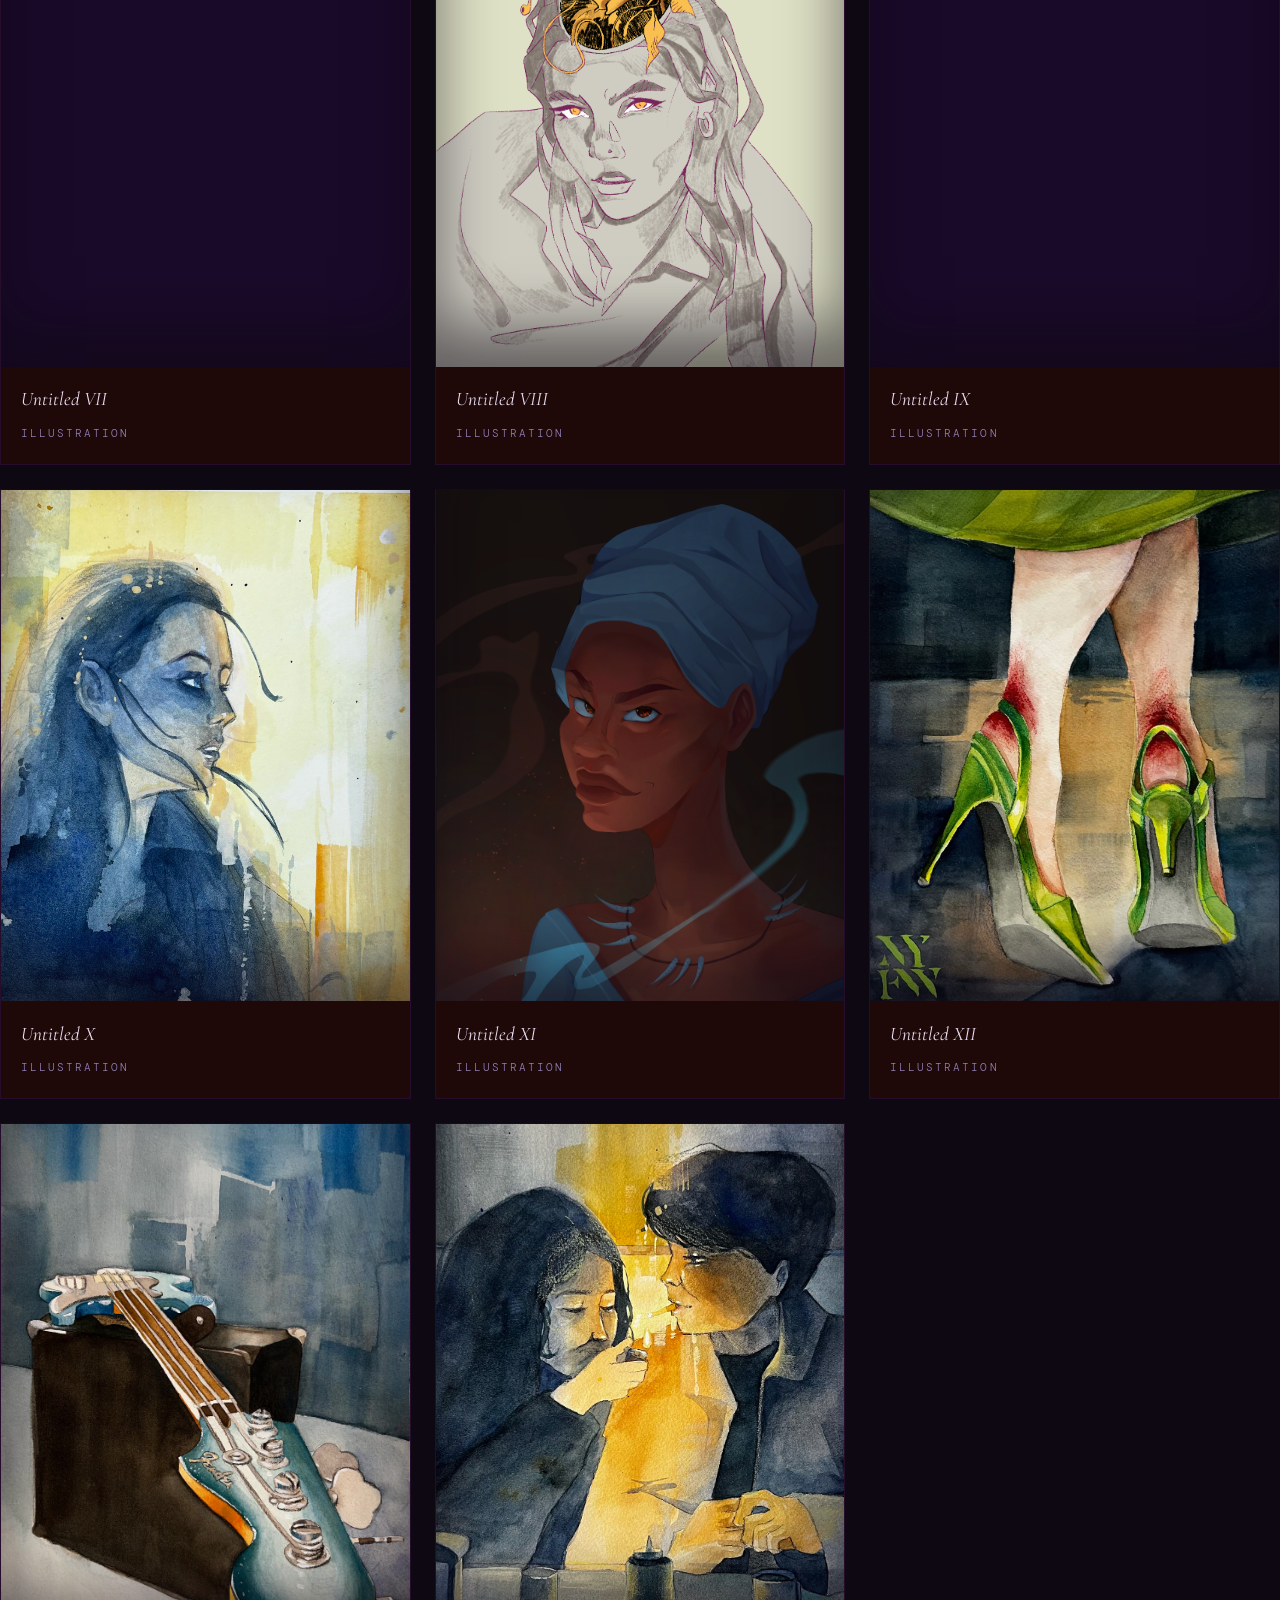
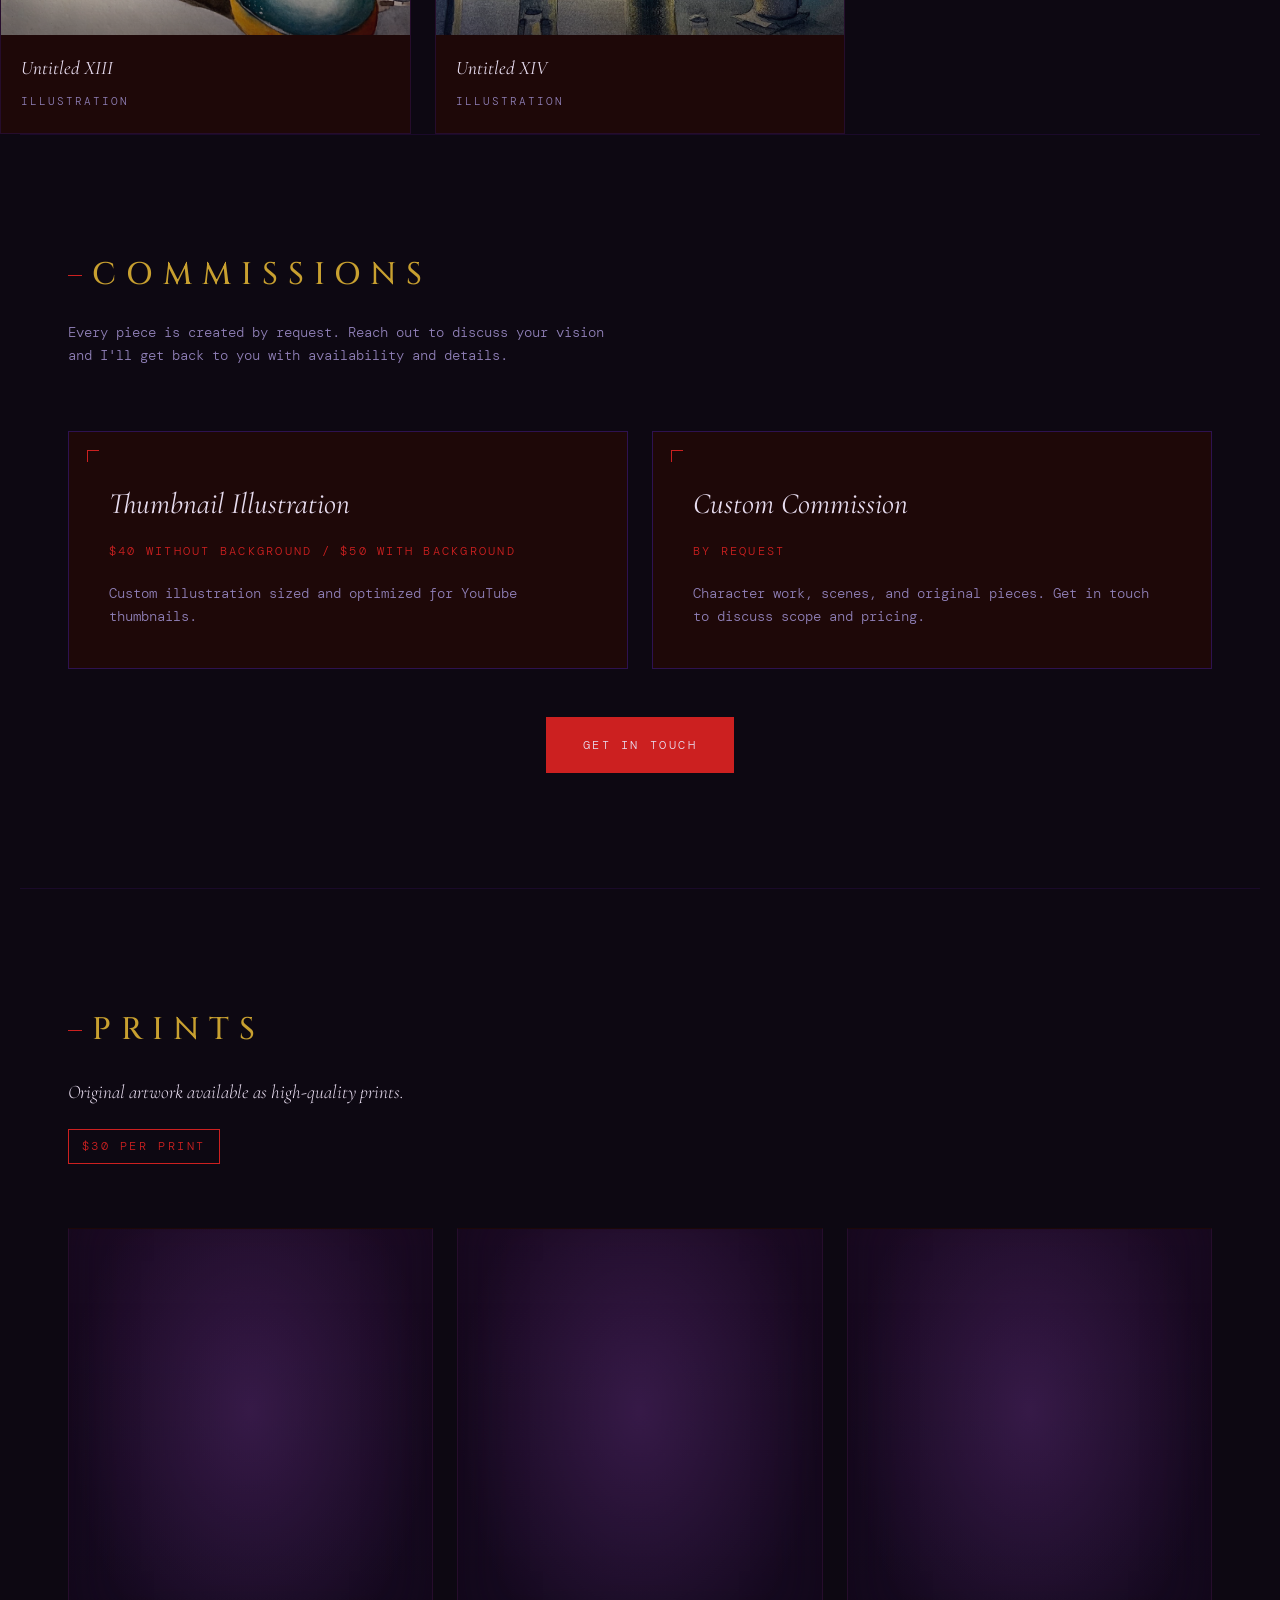
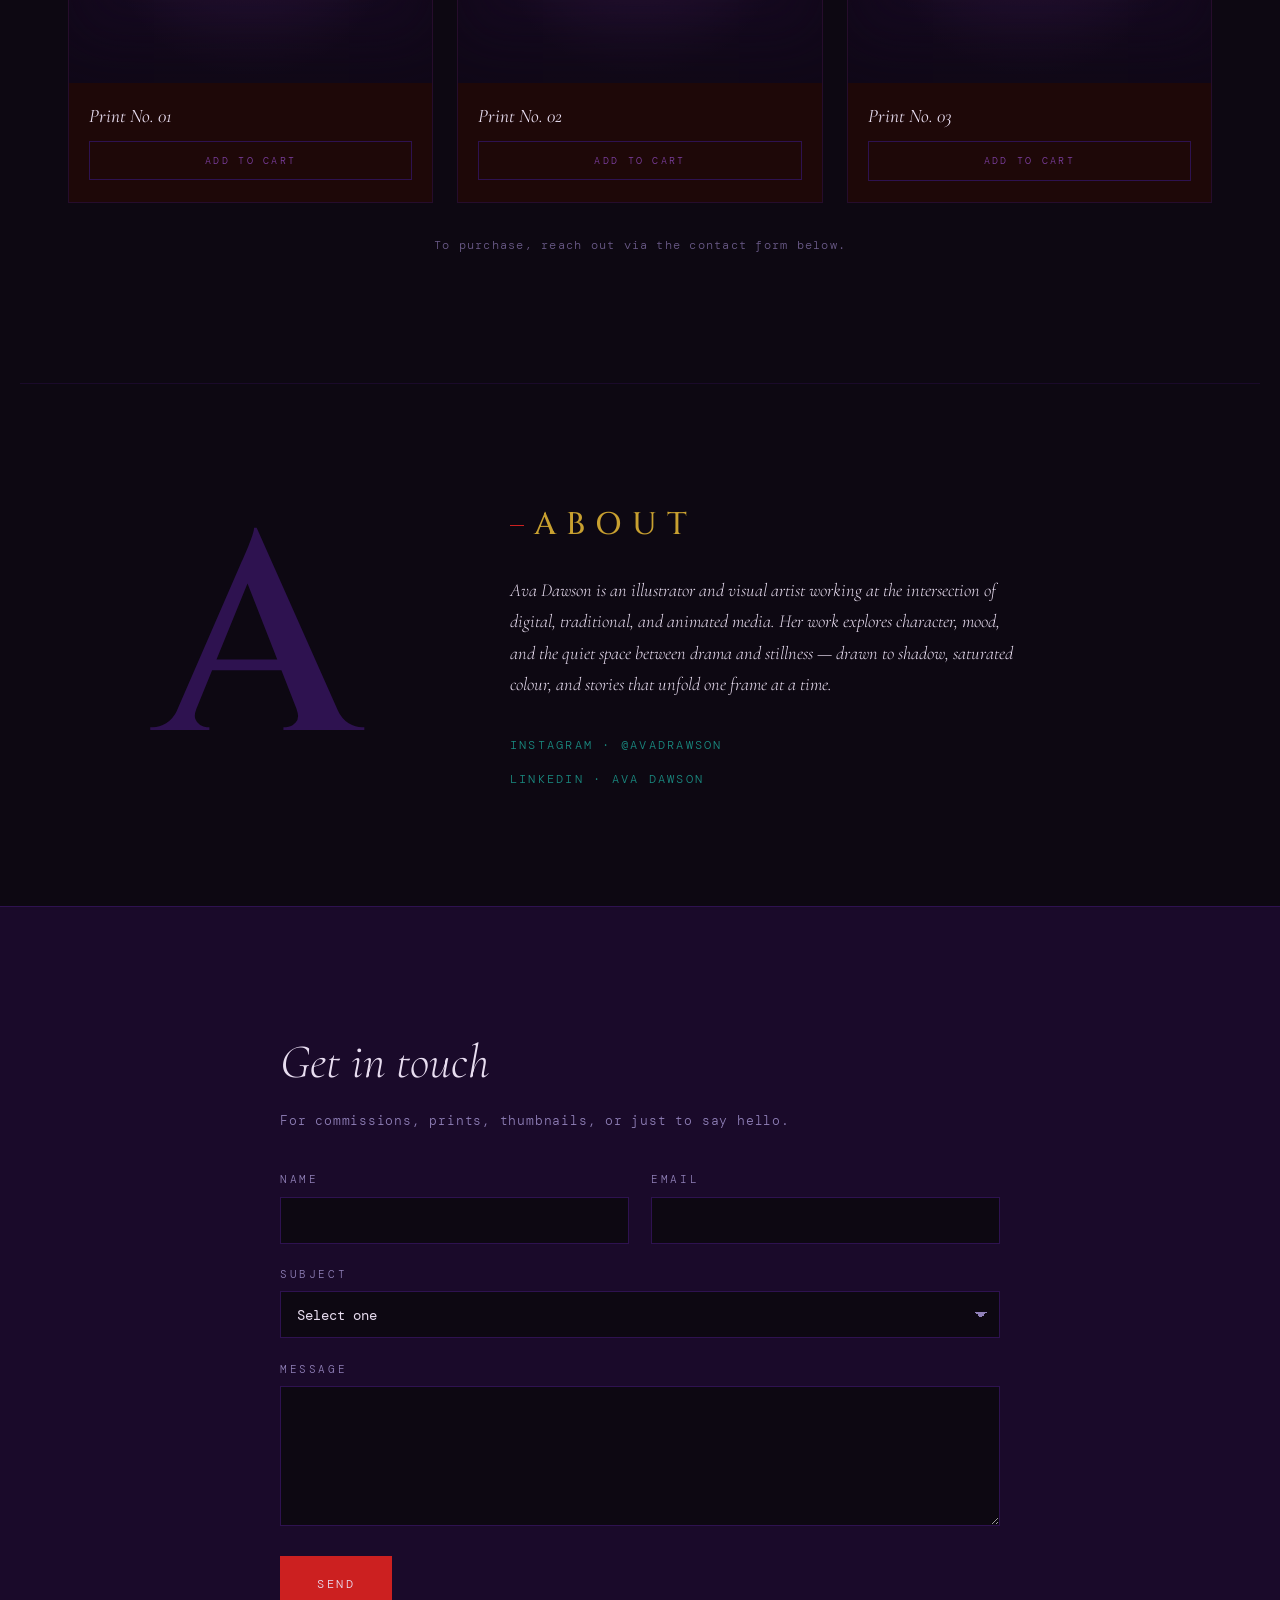
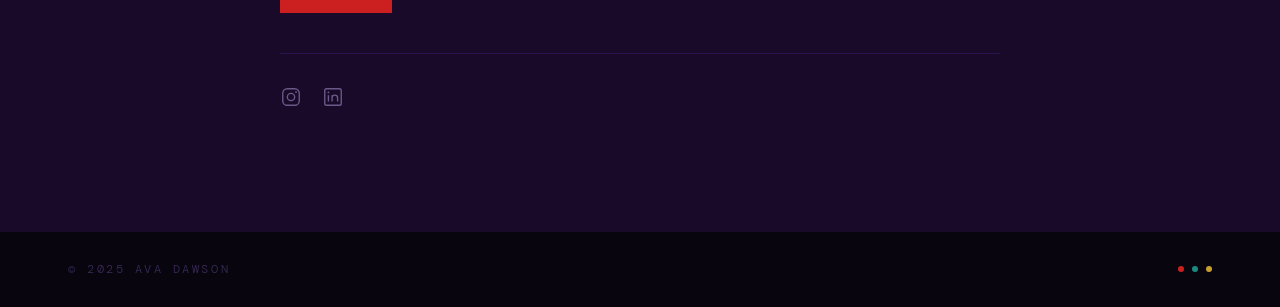
==== commit 50a33f2f: "new" ====
--- a/index.html
+++ b/index.html
@@ -75,20 +75,41 @@
     </section>
 
     <!-- ============================================================
-         WORK / GALLERY  (tabbed)
-         ============================================================ -->
-    <section class="section" id="work">
-      <header class="section__head">
-        <h2 class="section__title">Work</h2>
-        <p class="section__sub">Selected illustrations and personal pieces.</p>
-      </header>
-
-      <div class="tabs" role="tablist" aria-label="Gallery categories">
-        <button class="tab is-active" role="tab" aria-selected="true"  data-tab="illustration">Illustration</button>
-        <button class="tab"           role="tab" aria-selected="false" data-tab="visdev">Visual Development</button>
-        <button class="tab"           role="tab" aria-selected="false" data-tab="sketchbook">Sketchbook</button>
-        <button class="tab"           role="tab" aria-selected="false" data-tab="professional">Professional</button>
-      </div>
+     WORK / GALLERY  (tabbed)
+     ============================================================ -->
+<section class="section" id="work">
+  <header class="section__head">
+    <h2 class="section__title">Work</h2>
+    <p class="section__sub">Selected illustrations and personal pieces.</p>
+  </header>
+
+  <div class="tabs" role="tablist" aria-label="Gallery categories">
+    <button class="tab is-active" role="tab" aria-selected="true"  data-tab="illustration">Illustration</button>
+    <button class="tab"           role="tab" aria-selected="false" data-tab="visualDevelopment">Visual Development</button>
+    <button class="tab"           role="tab" aria-selected="false" data-tab="sketchbook">Sketchbook</button>
+    <button class="tab"           role="tab" aria-selected="false" data-tab="professional">Professional</button>
+  </div>
+
+  <div class="tab-panel is-active" id="panel-illustration"       role="tabpanel"><div class="grid grid--cards"></div></div>
+  <div class="tab-panel"           id="panel-visualDevelopment"  role="tabpanel"><div class="grid grid--cards"></div></div>
+  <div class="tab-panel"           id="panel-sketchbook"         role="tabpanel"><div class="grid grid--cards"></div></div>
+  <div class="tab-panel"           id="panel-professional"       role="tabpanel"><div class="grid grid--cards"></div></div>
+</section>
+
+<!-- ============================================================
+     LIGHTBOX
+     ============================================================ -->
+<div class="lightbox" id="lightbox" role="dialog" aria-modal="true" aria-hidden="true" aria-label="Artwork viewer">
+  <button class="lightbox__close" id="lightboxClose" aria-label="Close">&times;</button>
+  <button class="lightbox__nav lightbox__nav--prev" id="lightboxPrev" aria-label="Previous image">&#8592;</button>
+  <button class="lightbox__nav lightbox__nav--next" id="lightboxNext" aria-label="Next image">&#8594;</button>
+
+  <div class="lightbox__stage" id="lightboxStage">
+    <img class="lightbox__img" id="lightboxImg" alt="" />
+    <h3 class="lightbox__title" id="lightboxTitle"></h3>
+    <p class="lightbox__meta"  id="lightboxMeta"></p>
+  </div>
+</div>
 
       <!-- ILLUSTRATION -->
       <div class="tab-panel is-active" id="panel-illustration" role="tabpanel">
@@ -388,30 +409,166 @@
   </script>
 
   <!-- ============================================================
-       Gallery tabs
-       ============================================================ -->
-  <script>
-    (function () {
-      var tabs = document.querySelectorAll('#work .tab');
-      var panels = document.querySelectorAll('#work .tab-panel');
-      if (!tabs.length) return;
-
-      tabs.forEach(function (tab) {
-        tab.addEventListener('click', function () {
-          var target = tab.getAttribute('data-tab');
-
-          tabs.forEach(function (t) {
-            var active = t === tab;
-            t.classList.toggle('is-active', active);
-            t.setAttribute('aria-selected', active ? 'true' : 'false');
-          });
-
-          panels.forEach(function (p) {
-            p.classList.toggle('is-active', p.id === 'panel-' + target);
-          });
+     Gallery: data, render, tabs, lightbox
+     ============================================================ -->
+<script>
+  (function () {
+    const artwork = {
+      illustration: [
+        { file: "art1.jpg",  title: "Mage in Meadow",                     medium: "Digital illustration" },
+        { file: "art2.jpg",  title: "Figure by Magical Tree",             medium: "Digital illustration" },
+        { file: "art3.jpg",  title: "Café de Flore",                      medium: "Digital illustration" },
+        { file: "art4.jpg",  title: "Sunset Portrait",                    medium: "Watercolor" },
+        { file: "art5.jpg",  title: "Small Figure Before Glowing Tree",   medium: "Digital illustration" },
+        { file: "art6.jpg",  title: "Couple Spinning Under Tree",         medium: "Digital illustration" },
+        { file: "art7.jpg",  title: "Coronation",                         medium: "Digital illustration" },
+        { file: "art8.jpg",  title: "Open Mind / Floral Skull",           medium: "Mixed media" },
+        { file: "art9.jpg",  title: "Fortune Teller",                     medium: "Digital illustration" },
+        { file: "art10.jpg", title: "Watercolor Profile Portrait",        medium: "Watercolor" },
+        { file: "art11.jpg", title: "Woman with Blue Head Wrap",          medium: "Digital illustration" },
+        { file: "art12.jpg", title: "NYFW Green Heels",                   medium: "Watercolor" },
+        { file: "art13.jpg", title: "Fender Guitar and Amplifier",        medium: "Watercolor" },
+        { file: "art14.jpg", title: "Two Figures by Candlelight",         medium: "Watercolor" }
+      ],
+      visualDevelopment: [
+        { file: "art15.jpg", title: "Hometown Heroes — Logo",                medium: "Digital" },
+        { file: "art16.jpg", title: "Shimmer: Bedroom Sketch Sheet 1",       medium: "Digital sketch" },
+        { file: "art17.jpg", title: "Shimmer: Bedroom Sketch Sheet 2",       medium: "Digital sketch" },
+        { file: "art18.jpg", title: "Shimmer: Bedroom Sketch Sheet 3",       medium: "Digital sketch" },
+        { file: "art19.jpg", title: "Shimmer: Bedroom Final Layout",         medium: "Digital illustration" },
+        { file: "art20.jpg", title: "Shimmer: Bedroom Character In Scene",   medium: "Digital illustration" },
+        { file: "art21.jpg", title: "Shimmer's Motorcycle",                  medium: "Digital illustration" },
+        { file: "art22.jpg", title: "Everwarm Coast — Floating Market",      medium: "Digital illustration" }
+      ],
+      sketchbook: [
+        { file: "art23.jpg", title: "The Islanders — Colorful Sketches",     medium: "Marker/pen" },
+        { file: "art24.jpg", title: "The Islanders — Underlying Layer",      medium: "Pencil/pen" },
+        { file: "art25.jpg", title: "The Chieftain — Character Concepts",    medium: "Pencil/colored pencil" },
+        { file: "art26.jpg", title: "Character Sketches on Boarding Passes", medium: "Ink and marker" },
+        { file: "art27.jpg", title: "Dragon and Princess Sketches",          medium: "Ink/pencil" },
+        { file: "art28.jpg", title: "DYNA-MIGHT! Action Sketches",           medium: "Ink" },
+        { file: "art29.jpg", title: "Artist Logo Studies",                   medium: "Ink" }
+      ],
+      professional: [
+        { file: "art30.jpg", title: "Provence: Rising",                  medium: "Digital illustration / Game concept art" },
+        { file: "art31.jpg", title: "Nothing Wrong With Wet Socks",      medium: "Graphic design / Lettering" }
+      ]
+    };
+
+    // ---- Render cards into each panel ----
+    function renderPanel(key) {
+      const panel = document.querySelector('#panel-' + key + ' .grid--cards');
+      if (!panel) return;
+      const items = artwork[key] || [];
+      panel.innerHTML = items.map(function (a, i) {
+        return ''
+          + '<article class="card" data-tab="' + key + '" data-index="' + i + '" tabindex="0" aria-label="' + a.title + '">'
+          +   '<div class="card__media" style="background-image:url(\'images/' + a.file + '\')"></div>'
+          +   '<div class="card__body">'
+          +     '<h3 class="card__title">' + a.title + '</h3>'
+          +     '<p class="card__meta">'  + a.medium + '</p>'
+          +   '</div>'
+          + '</article>';
+      }).join('');
+    }
+    Object.keys(artwork).forEach(renderPanel);
+
+    // ---- Tab switching ----
+    const tabs   = document.querySelectorAll('#work .tab');
+    const panels = document.querySelectorAll('#work .tab-panel');
+    tabs.forEach(function (tab) {
+      tab.addEventListener('click', function () {
+        const target = tab.getAttribute('data-tab');
+        tabs.forEach(function (t) {
+          const active = t === tab;
+          t.classList.toggle('is-active', active);
+          t.setAttribute('aria-selected', active ? 'true' : 'false');
+        });
+        panels.forEach(function (p) {
+          p.classList.toggle('is-active', p.id === 'panel-' + target);
         });
       });
-    })();
-  </script>
-</body>
-</html>+    });
+
+    // ---- Lightbox ----
+    const lb       = document.getElementById('lightbox');
+    const lbImg    = document.getElementById('lightboxImg');
+    const lbTitle  = document.getElementById('lightboxTitle');
+    const lbMeta   = document.getElementById('lightboxMeta');
+    const lbClose  = document.getElementById('lightboxClose');
+    const lbPrev   = document.getElementById('lightboxPrev');
+    const lbNext   = document.getElementById('lightboxNext');
+    const lbStage  = document.getElementById('lightboxStage');
+
+    let currentTab = null;
+    let currentIdx = 0;
+
+    function showImage() {
+      const items = artwork[currentTab] || [];
+      if (!items.length) return;
+      const a = items[currentIdx];
+      lbImg.src = 'images/' + a.file;
+      lbImg.alt = a.title;
+      lbTitle.textContent = a.title;
+      lbMeta.textContent  = a.medium;
+    }
+
+    function openLightbox(tabKey, idx) {
+      currentTab = tabKey;
+      currentIdx = idx;
+      showImage();
+      lb.classList.add('is-open');
+      lb.setAttribute('aria-hidden', 'false');
+      document.body.style.overflow = 'hidden';
+    }
+
+    function closeLightbox() {
+      lb.classList.remove('is-open');
+      lb.setAttribute('aria-hidden', 'true');
+      document.body.style.overflow = '';
+    }
+
+    function step(dir) {
+      const items = artwork[currentTab] || [];
+      if (!items.length) return;
+      currentIdx = (currentIdx + dir + items.length) % items.length;
+      showImage();
+    }
+
+    // Card click — event delegation so it covers all rendered cards
+    document.querySelectorAll('#work .tab-panel').forEach(function (panel) {
+      panel.addEventListener('click', function (e) {
+        const card = e.target.closest('.card');
+        if (!card) return;
+        openLightbox(card.getAttribute('data-tab'), parseInt(card.getAttribute('data-index'), 10));
+      });
+      // Keyboard: Enter/Space on focused card
+      panel.addEventListener('keydown', function (e) {
+        if (e.key !== 'Enter' && e.key !== ' ') return;
+        const card = e.target.closest('.card');
+        if (!card) return;
+        e.preventDefault();
+        openLightbox(card.getAttribute('data-tab'), parseInt(card.getAttribute('data-index'), 10));
+      });
+    });
+
+    lbClose.addEventListener('click', closeLightbox);
+    lbPrev .addEventListener('click', function (e) { e.stopPropagation(); step(-1); });
+    lbNext .addEventListener('click', function (e) { e.stopPropagation(); step( 1); });
+
+    // Click outside the image/text area closes
+    lb.addEventListener('click', function (e) {
+      if (!lbStage.contains(e.target)) closeLightbox();
+    });
+
+    // Keyboard
+    document.addEventListener('keydown', function (e) {
+      if (!lb.classList.contains('is-open')) return;
+      if (e.key === 'Escape')      closeLightbox();
+      else if (e.key === 'ArrowLeft')  step(-1);
+      else if (e.key === 'ArrowRight') step( 1);
+    });
+  })();
+</script>
+
+  
--- a/styles.css
+++ b/styles.css
@@ -794,4 +794,123 @@
   }
   .tabs::-webkit-scrollbar { display: none; }
   .tab { flex: 0 0 auto; }
+}
+/* ============================================================
+   GALLERY — small refinements
+   ============================================================ */
+.card { position: relative; }
+.card::before {
+  content: '';
+  position: absolute;
+  inset: 0 0 auto 0;
+  height: 1px;
+  background: var(--red);
+  opacity: 0;
+  transition: opacity .25s ease;
+  pointer-events: none;
+}
+.card:hover::before { opacity: 1; }
+.card { cursor: zoom-in; }
+
+/* ============================================================
+   LIGHTBOX
+   ============================================================ */
+.lightbox {
+  position: fixed;
+  inset: 0;
+  z-index: 100;
+  display: none;
+  align-items: center;
+  justify-content: center;
+  background: rgba(13, 8, 18, 0.95);
+  padding: clamp(2rem, 5vw, 4rem);
+  animation: lb-fade .2s ease;
+}
+.lightbox.is-open { display: flex; }
+
+@keyframes lb-fade {
+  from { opacity: 0; }
+  to   { opacity: 1; }
+}
+
+.lightbox__stage {
+  max-width: min(1100px, 92vw);
+  max-height: 88vh;
+  display: flex;
+  flex-direction: column;
+  align-items: center;
+  gap: 1rem;
+  text-align: center;
+}
+
+.lightbox__img {
+  max-width: 100%;
+  max-height: 72vh;
+  width: auto;
+  height: auto;
+  object-fit: contain;
+  box-shadow: 0 20px 60px rgba(0, 0, 0, 0.6);
+}
+
+.lightbox__title {
+  font-family: var(--f-display);
+  font-style: italic;
+  font-weight: 400;
+  color: var(--text);
+  font-size: clamp(1.5rem, 2.2vw, 2rem);
+  margin: 0;
+  letter-spacing: 0.01em;
+}
+
+.lightbox__meta {
+  font-family: var(--f-mono);
+  font-weight: 300;
+  color: var(--text-muted);
+  font-size: 0.78rem;
+  letter-spacing: 0.18em;
+  text-transform: uppercase;
+  margin: 0;
+}
+
+.lightbox__close,
+.lightbox__nav {
+  position: absolute;
+  background: transparent;
+  color: var(--text);
+  border: 1px solid transparent;
+  transition: color .2s ease, border-color .2s ease, background .2s ease;
+  display: flex;
+  align-items: center;
+  justify-content: center;
+  font-family: var(--f-display);
+  line-height: 1;
+}
+
+.lightbox__close {
+  top: clamp(1rem, 2.5vw, 1.75rem);
+  right: clamp(1rem, 2.5vw, 1.75rem);
+  width: 48px;
+  height: 48px;
+  font-size: 2rem;
+}
+
+.lightbox__nav {
+  top: 50%;
+  transform: translateY(-50%);
+  width: 56px;
+  height: 56px;
+  font-size: 1.75rem;
+}
+.lightbox__nav--prev { left:  clamp(0.75rem, 2vw, 1.5rem); }
+.lightbox__nav--next { right: clamp(0.75rem, 2vw, 1.5rem); }
+
+.lightbox__close:hover,
+.lightbox__nav:hover {
+  color: var(--red);
+  border-color: var(--red);
+}
+
+@media (max-width: 600px) {
+  .lightbox__nav { width: 44px; height: 44px; font-size: 1.4rem; }
+  .lightbox__close { width: 40px; height: 40px; font-size: 1.6rem; }
 }
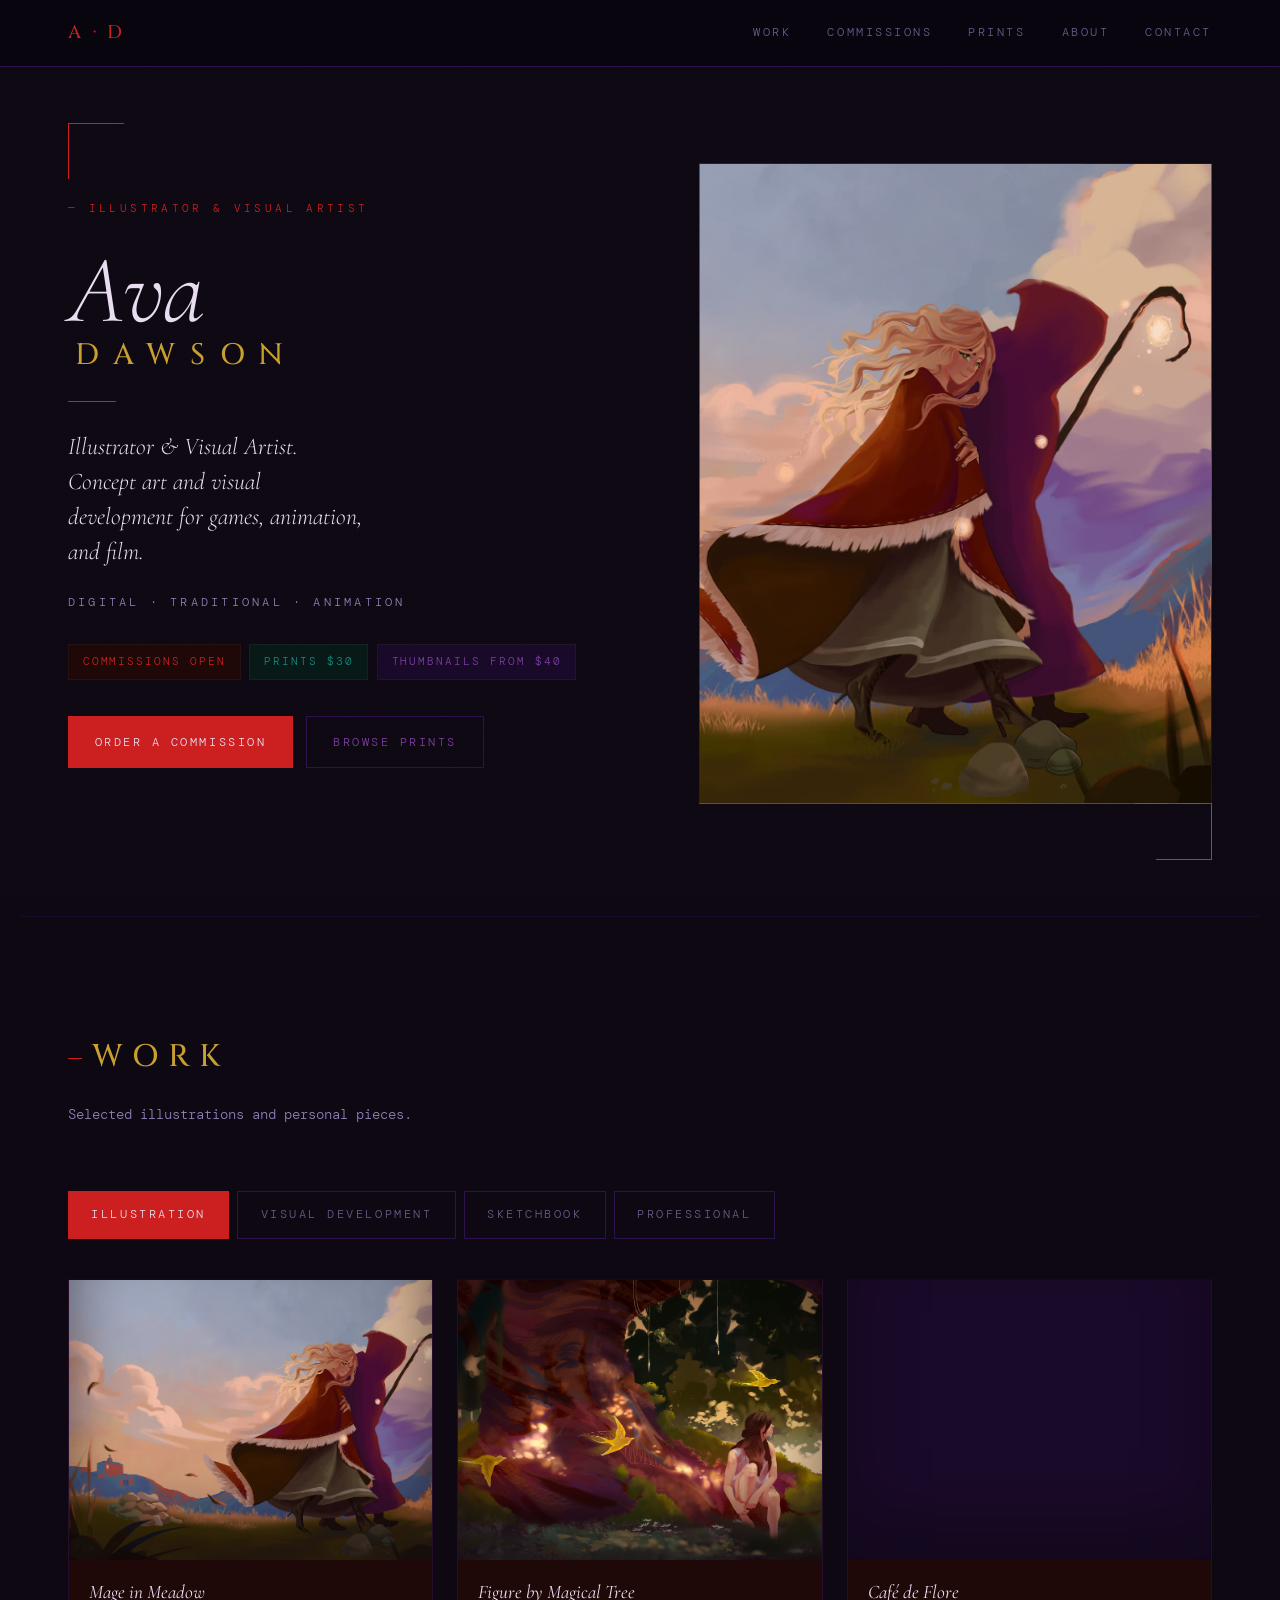
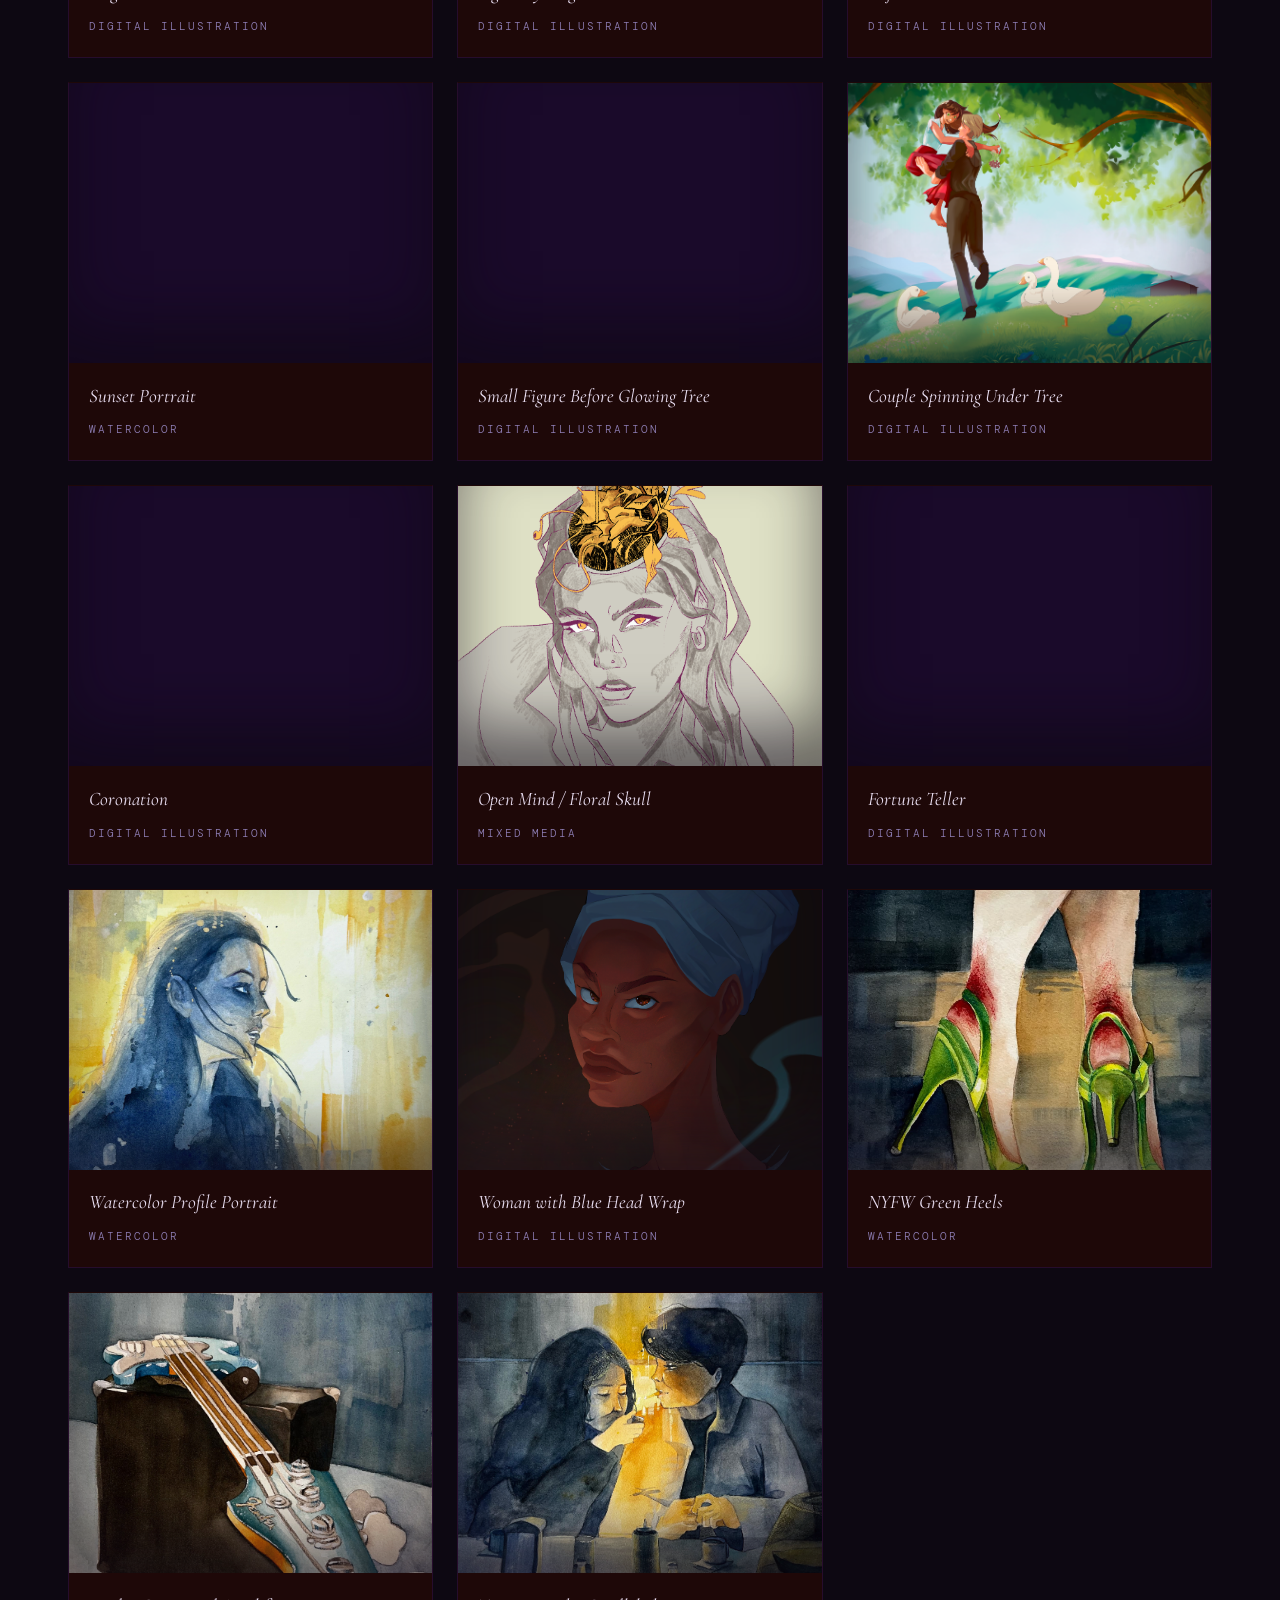
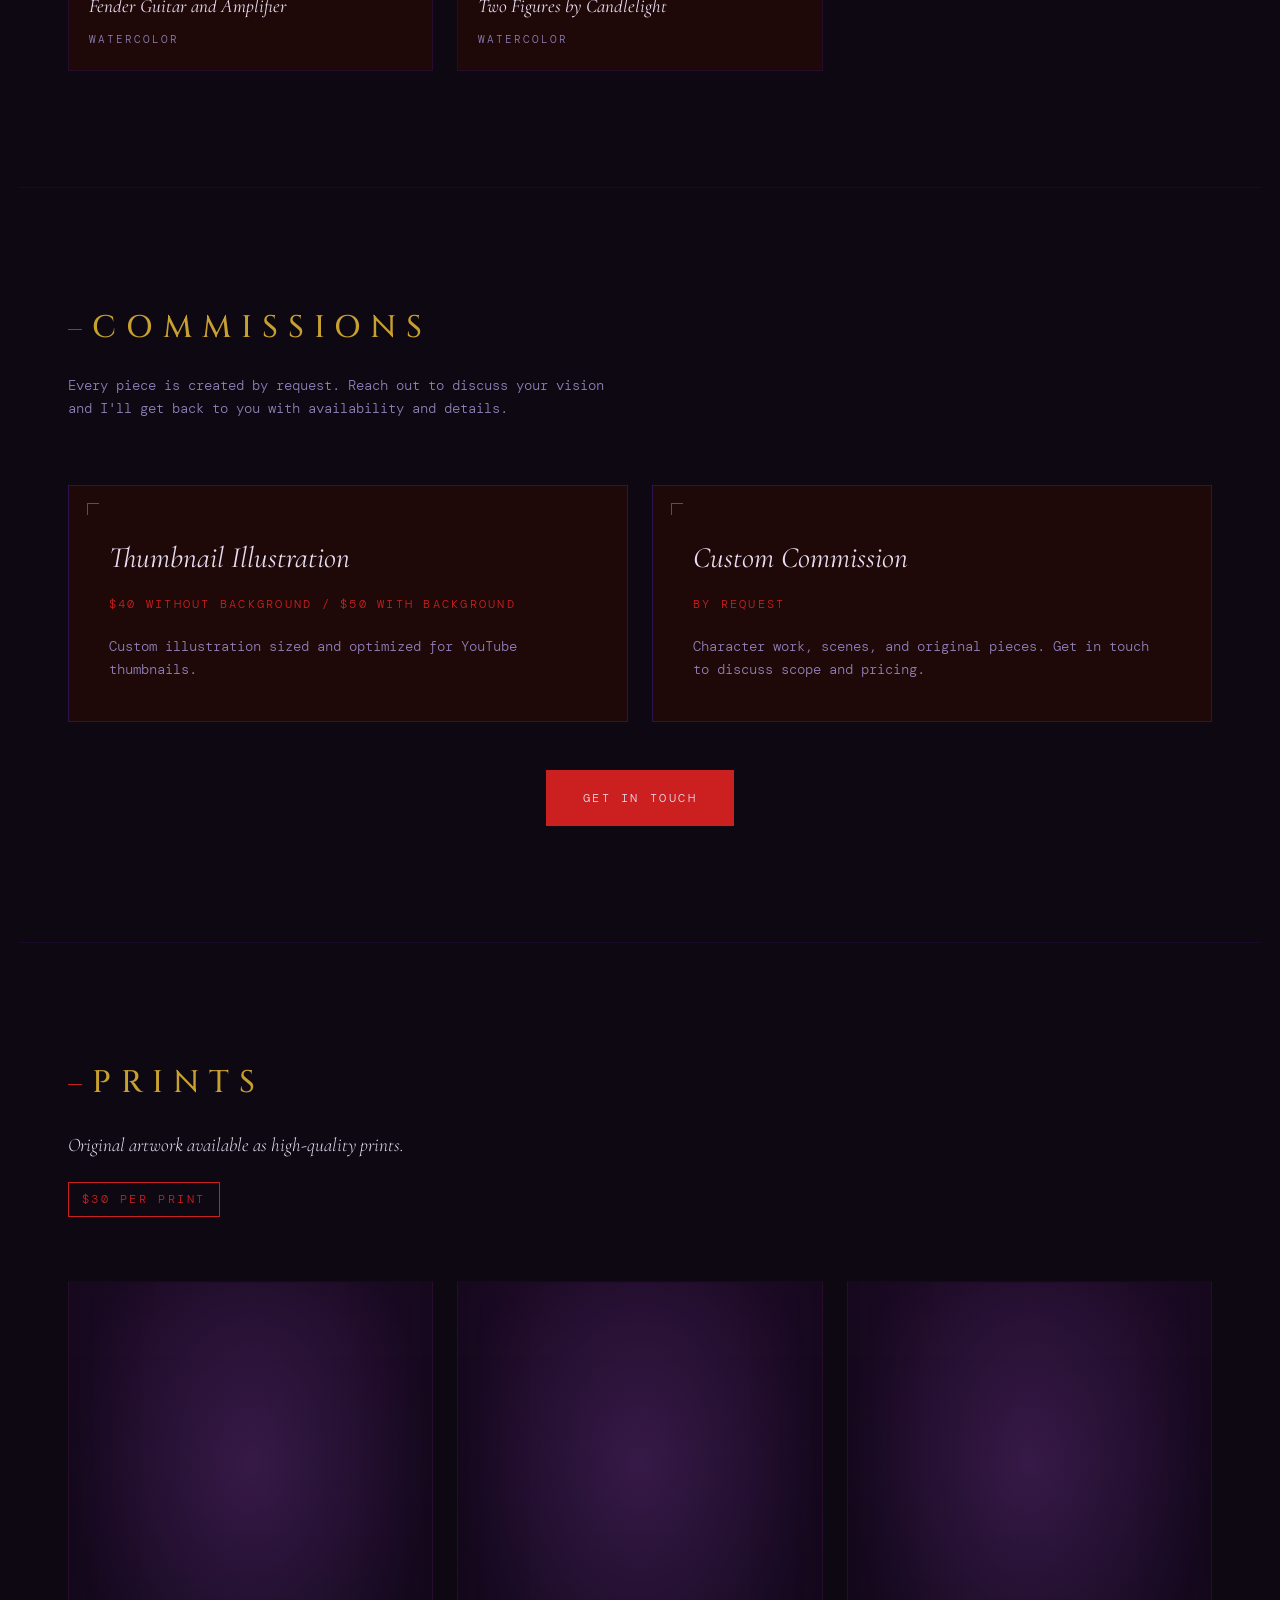
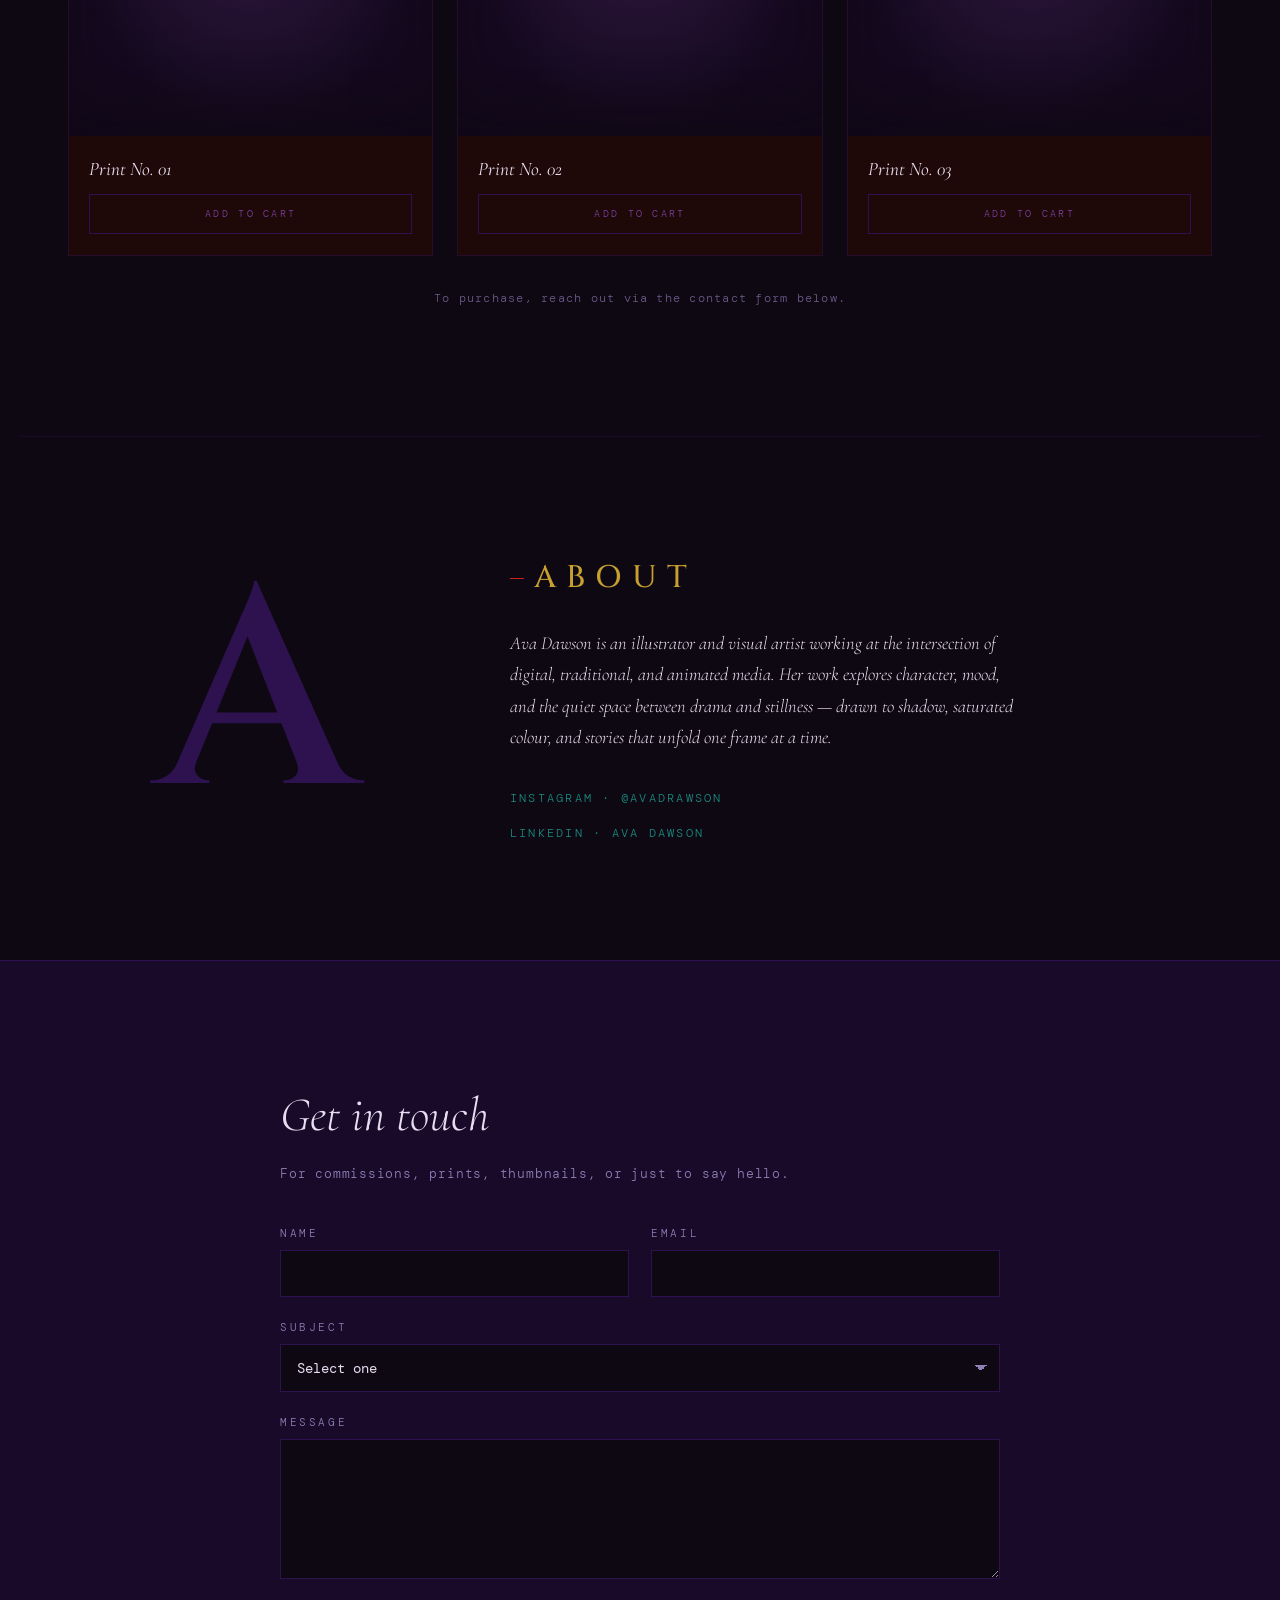
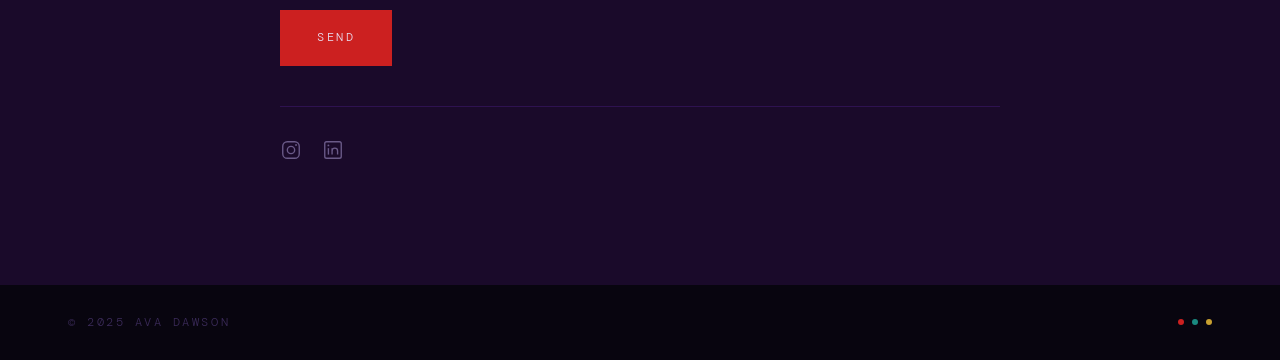
==== commit 04a931cf: "new" ====
--- a/index.html
+++ b/index.html
@@ -75,97 +75,42 @@
     </section>
 
     <!-- ============================================================
-     WORK / GALLERY  (tabbed)
-     ============================================================ -->
-<section class="section" id="work">
-  <header class="section__head">
-    <h2 class="section__title">Work</h2>
-    <p class="section__sub">Selected illustrations and personal pieces.</p>
-  </header>
-
-  <div class="tabs" role="tablist" aria-label="Gallery categories">
-    <button class="tab is-active" role="tab" aria-selected="true"  data-tab="illustration">Illustration</button>
-    <button class="tab"           role="tab" aria-selected="false" data-tab="visualDevelopment">Visual Development</button>
-    <button class="tab"           role="tab" aria-selected="false" data-tab="sketchbook">Sketchbook</button>
-    <button class="tab"           role="tab" aria-selected="false" data-tab="professional">Professional</button>
-  </div>
-
-  <div class="tab-panel is-active" id="panel-illustration"       role="tabpanel"><div class="grid grid--cards"></div></div>
-  <div class="tab-panel"           id="panel-visualDevelopment"  role="tabpanel"><div class="grid grid--cards"></div></div>
-  <div class="tab-panel"           id="panel-sketchbook"         role="tabpanel"><div class="grid grid--cards"></div></div>
-  <div class="tab-panel"           id="panel-professional"       role="tabpanel"><div class="grid grid--cards"></div></div>
-</section>
-
-<!-- ============================================================
-     LIGHTBOX
-     ============================================================ -->
-<div class="lightbox" id="lightbox" role="dialog" aria-modal="true" aria-hidden="true" aria-label="Artwork viewer">
-  <button class="lightbox__close" id="lightboxClose" aria-label="Close">&times;</button>
-  <button class="lightbox__nav lightbox__nav--prev" id="lightboxPrev" aria-label="Previous image">&#8592;</button>
-  <button class="lightbox__nav lightbox__nav--next" id="lightboxNext" aria-label="Next image">&#8594;</button>
-
-  <div class="lightbox__stage" id="lightboxStage">
-    <img class="lightbox__img" id="lightboxImg" alt="" />
-    <h3 class="lightbox__title" id="lightboxTitle"></h3>
-    <p class="lightbox__meta"  id="lightboxMeta"></p>
-  </div>
-</div>
-
-      <!-- ILLUSTRATION -->
-      <div class="tab-panel is-active" id="panel-illustration" role="tabpanel">
-        <div class="grid grid--cards">
-          <article class="card"><div class="card__media" style="background-image:url('images/art1.jpg')"></div><div class="card__body"><h3 class="card__title">Untitled I</h3><p class="card__meta">Illustration</p></div></article>
-          <article class="card"><div class="card__media" style="background-image:url('images/art2.jpg')"></div><div class="card__body"><h3 class="card__title">Untitled II</h3><p class="card__meta">Illustration</p></div></article>
-          <article class="card"><div class="card__media" style="background-image:url('images/art3.jpg')"></div><div class="card__body"><h3 class="card__title">Untitled III</h3><p class="card__meta">Illustration</p></div></article>
-          <article class="card"><div class="card__media" style="background-image:url('images/art4.jpg')"></div><div class="card__body"><h3 class="card__title">Untitled IV</h3><p class="card__meta">Illustration</p></div></article>
-          <article class="card"><div class="card__media" style="background-image:url('images/art5.jpg')"></div><div class="card__body"><h3 class="card__title">Untitled V</h3><p class="card__meta">Illustration</p></div></article>
-          <article class="card"><div class="card__media" style="background-image:url('images/art6.jpg')"></div><div class="card__body"><h3 class="card__title">Untitled VI</h3><p class="card__meta">Illustration</p></div></article>
-          <article class="card"><div class="card__media" style="background-image:url('images/art7.jpg')"></div><div class="card__body"><h3 class="card__title">Untitled VII</h3><p class="card__meta">Illustration</p></div></article>
-          <article class="card"><div class="card__media" style="background-image:url('images/art8.jpg')"></div><div class="card__body"><h3 class="card__title">Untitled VIII</h3><p class="card__meta">Illustration</p></div></article>
-          <article class="card"><div class="card__media" style="background-image:url('images/art9.jpg')"></div><div class="card__body"><h3 class="card__title">Untitled IX</h3><p class="card__meta">Illustration</p></div></article>
-          <article class="card"><div class="card__media" style="background-image:url('images/art10.jpg')"></div><div class="card__body"><h3 class="card__title">Untitled X</h3><p class="card__meta">Illustration</p></div></article>
-          <article class="card"><div class="card__media" style="background-image:url('images/art11.jpg')"></div><div class="card__body"><h3 class="card__title">Untitled XI</h3><p class="card__meta">Illustration</p></div></article>
-          <article class="card"><div class="card__media" style="background-image:url('images/art12.jpg')"></div><div class="card__body"><h3 class="card__title">Untitled XII</h3><p class="card__meta">Illustration</p></div></article>
-          <article class="card"><div class="card__media" style="background-image:url('images/art13.jpg')"></div><div class="card__body"><h3 class="card__title">Untitled XIII</h3><p class="card__meta">Illustration</p></div></article>
-          <article class="card"><div class="card__media" style="background-image:url('images/art14.jpg')"></div><div class="card__body"><h3 class="card__title">Untitled XIV</h3><p class="card__meta">Illustration</p></div></article>
-        </div>
-      </div>
-
-      <!-- VISUAL DEVELOPMENT -->
-      <div class="tab-panel" id="panel-visdev" role="tabpanel">
-        <div class="grid grid--cards">
-          <article class="card"><div class="card__media" style="background-image:url('images/art15.jpg')"></div><div class="card__body"><h3 class="card__title">Untitled XV</h3><p class="card__meta">Visual Development</p></div></article>
-          <article class="card"><div class="card__media" style="background-image:url('images/art16.jpg')"></div><div class="card__body"><h3 class="card__title">Untitled XVI</h3><p class="card__meta">Visual Development</p></div></article>
-          <article class="card"><div class="card__media" style="background-image:url('images/art17.jpg')"></div><div class="card__body"><h3 class="card__title">Untitled XVII</h3><p class="card__meta">Visual Development</p></div></article>
-          <article class="card"><div class="card__media" style="background-image:url('images/art18.jpg')"></div><div class="card__body"><h3 class="card__title">Untitled XVIII</h3><p class="card__meta">Visual Development</p></div></article>
-          <article class="card"><div class="card__media" style="background-image:url('images/art19.jpg')"></div><div class="card__body"><h3 class="card__title">Untitled XIX</h3><p class="card__meta">Visual Development</p></div></article>
-          <article class="card"><div class="card__media" style="background-image:url('images/art20.jpg')"></div><div class="card__body"><h3 class="card__title">Untitled XX</h3><p class="card__meta">Visual Development</p></div></article>
-          <article class="card"><div class="card__media" style="background-image:url('images/art21.jpg')"></div><div class="card__body"><h3 class="card__title">Untitled XXI</h3><p class="card__meta">Visual Development</p></div></article>
-          <article class="card"><div class="card__media" style="background-image:url('images/art22.jpg')"></div><div class="card__body"><h3 class="card__title">Untitled XXII</h3><p class="card__meta">Visual Development</p></div></article>
-        </div>
-      </div>
-
-      <!-- SKETCHBOOK -->
-      <div class="tab-panel" id="panel-sketchbook" role="tabpanel">
-        <div class="grid grid--cards">
-          <article class="card"><div class="card__media" style="background-image:url('images/art23.jpg')"></div><div class="card__body"><h3 class="card__title">Untitled XXIII</h3><p class="card__meta">Sketchbook</p></div></article>
-          <article class="card"><div class="card__media" style="background-image:url('images/art24.jpg')"></div><div class="card__body"><h3 class="card__title">Untitled XXIV</h3><p class="card__meta">Sketchbook</p></div></article>
-          <article class="card"><div class="card__media" style="background-image:url('images/art25.jpg')"></div><div class="card__body"><h3 class="card__title">Untitled XXV</h3><p class="card__meta">Sketchbook</p></div></article>
-          <article class="card"><div class="card__media" style="background-image:url('images/art26.jpg')"></div><div class="card__body"><h3 class="card__title">Untitled XXVI</h3><p class="card__meta">Sketchbook</p></div></article>
-          <article class="card"><div class="card__media" style="background-image:url('images/art27.jpg')"></div><div class="card__body"><h3 class="card__title">Untitled XXVII</h3><p class="card__meta">Sketchbook</p></div></article>
-          <article class="card"><div class="card__media" style="background-image:url('images/art28.jpg')"></div><div class="card__body"><h3 class="card__title">Untitled XXVIII</h3><p class="card__meta">Sketchbook</p></div></article>
-          <article class="card"><div class="card__media" style="background-image:url('images/art29.jpg')"></div><div class="card__body"><h3 class="card__title">Untitled XXIX</h3><p class="card__meta">Sketchbook</p></div></article>
-        </div>
-      </div>
-
-      <!-- PROFESSIONAL -->
-      <div class="tab-panel" id="panel-professional" role="tabpanel">
-        <div class="grid grid--cards">
-          <article class="card"><div class="card__media" style="background-image:url('images/art30.jpg')"></div><div class="card__body"><h3 class="card__title">Provence: Rising</h3><p class="card__meta">Game Cover Art</p></div></article>
-          <article class="card"><div class="card__media" style="background-image:url('images/art31.jpg')"></div><div class="card__body"><h3 class="card__title">Nothing Wrong With Wet Socks</h3><p class="card__meta">Poster Art</p></div></article>
-        </div>
-      </div>
+         WORK / GALLERY  (tabbed)
+         ============================================================ -->
+    <section class="section" id="work">
+      <header class="section__head">
+        <h2 class="section__title">Work</h2>
+        <p class="section__sub">Selected illustrations and personal pieces.</p>
+      </header>
+
+      <div class="tabs" role="tablist" aria-label="Gallery categories">
+        <button class="tab is-active" role="tab" aria-selected="true"  data-tab="illustration">Illustration</button>
+        <button class="tab"           role="tab" aria-selected="false" data-tab="visualDevelopment">Visual Development</button>
+        <button class="tab"           role="tab" aria-selected="false" data-tab="sketchbook">Sketchbook</button>
+        <button class="tab"           role="tab" aria-selected="false" data-tab="professional">Professional</button>
+      </div>
+
+      <!-- Cards rendered dynamically from the artwork data array (see script below) -->
+      <div class="tab-panel is-active" id="panel-illustration"      role="tabpanel"><div class="grid grid--cards"></div></div>
+      <div class="tab-panel"           id="panel-visualDevelopment" role="tabpanel"><div class="grid grid--cards"></div></div>
+      <div class="tab-panel"           id="panel-sketchbook"        role="tabpanel"><div class="grid grid--cards"></div></div>
+      <div class="tab-panel"           id="panel-professional"      role="tabpanel"><div class="grid grid--cards"></div></div>
     </section>
+
+    <!-- ============================================================
+         LIGHTBOX
+         ============================================================ -->
+    <div class="lightbox" id="lightbox" role="dialog" aria-modal="true" aria-hidden="true" aria-label="Artwork viewer">
+      <button class="lightbox__close" id="lightboxClose" aria-label="Close">&times;</button>
+      <button class="lightbox__nav lightbox__nav--prev" id="lightboxPrev" aria-label="Previous image">&#8592;</button>
+      <button class="lightbox__nav lightbox__nav--next" id="lightboxNext" aria-label="Next image">&#8594;</button>
+
+      <div class="lightbox__stage" id="lightboxStage">
+        <img class="lightbox__img" id="lightboxImg" alt="" />
+        <h3 class="lightbox__title" id="lightboxTitle"></h3>
+        <p class="lightbox__meta"  id="lightboxMeta"></p>
+      </div>
+    </div>
 
     <!-- ============================================================
          COMMISSIONS
@@ -409,166 +354,174 @@
   </script>
 
   <!-- ============================================================
-     Gallery: data, render, tabs, lightbox
-     ============================================================ -->
-<script>
-  (function () {
-    const artwork = {
-      illustration: [
-        { file: "art1.jpg",  title: "Mage in Meadow",                     medium: "Digital illustration" },
-        { file: "art2.jpg",  title: "Figure by Magical Tree",             medium: "Digital illustration" },
-        { file: "art3.jpg",  title: "Café de Flore",                      medium: "Digital illustration" },
-        { file: "art4.jpg",  title: "Sunset Portrait",                    medium: "Watercolor" },
-        { file: "art5.jpg",  title: "Small Figure Before Glowing Tree",   medium: "Digital illustration" },
-        { file: "art6.jpg",  title: "Couple Spinning Under Tree",         medium: "Digital illustration" },
-        { file: "art7.jpg",  title: "Coronation",                         medium: "Digital illustration" },
-        { file: "art8.jpg",  title: "Open Mind / Floral Skull",           medium: "Mixed media" },
-        { file: "art9.jpg",  title: "Fortune Teller",                     medium: "Digital illustration" },
-        { file: "art10.jpg", title: "Watercolor Profile Portrait",        medium: "Watercolor" },
-        { file: "art11.jpg", title: "Woman with Blue Head Wrap",          medium: "Digital illustration" },
-        { file: "art12.jpg", title: "NYFW Green Heels",                   medium: "Watercolor" },
-        { file: "art13.jpg", title: "Fender Guitar and Amplifier",        medium: "Watercolor" },
-        { file: "art14.jpg", title: "Two Figures by Candlelight",         medium: "Watercolor" }
-      ],
-      visualDevelopment: [
-        { file: "art15.jpg", title: "Hometown Heroes — Logo",                medium: "Digital" },
-        { file: "art16.jpg", title: "Shimmer: Bedroom Sketch Sheet 1",       medium: "Digital sketch" },
-        { file: "art17.jpg", title: "Shimmer: Bedroom Sketch Sheet 2",       medium: "Digital sketch" },
-        { file: "art18.jpg", title: "Shimmer: Bedroom Sketch Sheet 3",       medium: "Digital sketch" },
-        { file: "art19.jpg", title: "Shimmer: Bedroom Final Layout",         medium: "Digital illustration" },
-        { file: "art20.jpg", title: "Shimmer: Bedroom Character In Scene",   medium: "Digital illustration" },
-        { file: "art21.jpg", title: "Shimmer's Motorcycle",                  medium: "Digital illustration" },
-        { file: "art22.jpg", title: "Everwarm Coast — Floating Market",      medium: "Digital illustration" }
-      ],
-      sketchbook: [
-        { file: "art23.jpg", title: "The Islanders — Colorful Sketches",     medium: "Marker/pen" },
-        { file: "art24.jpg", title: "The Islanders — Underlying Layer",      medium: "Pencil/pen" },
-        { file: "art25.jpg", title: "The Chieftain — Character Concepts",    medium: "Pencil/colored pencil" },
-        { file: "art26.jpg", title: "Character Sketches on Boarding Passes", medium: "Ink and marker" },
-        { file: "art27.jpg", title: "Dragon and Princess Sketches",          medium: "Ink/pencil" },
-        { file: "art28.jpg", title: "DYNA-MIGHT! Action Sketches",           medium: "Ink" },
-        { file: "art29.jpg", title: "Artist Logo Studies",                   medium: "Ink" }
-      ],
-      professional: [
-        { file: "art30.jpg", title: "Provence: Rising",                  medium: "Digital illustration / Game concept art" },
-        { file: "art31.jpg", title: "Nothing Wrong With Wet Socks",      medium: "Graphic design / Lettering" }
-      ]
-    };
-
-    // ---- Render cards into each panel ----
-    function renderPanel(key) {
-      const panel = document.querySelector('#panel-' + key + ' .grid--cards');
-      if (!panel) return;
-      const items = artwork[key] || [];
-      panel.innerHTML = items.map(function (a, i) {
-        return ''
-          + '<article class="card" data-tab="' + key + '" data-index="' + i + '" tabindex="0" aria-label="' + a.title + '">'
-          +   '<div class="card__media" style="background-image:url(\'images/' + a.file + '\')"></div>'
-          +   '<div class="card__body">'
-          +     '<h3 class="card__title">' + a.title + '</h3>'
-          +     '<p class="card__meta">'  + a.medium + '</p>'
-          +   '</div>'
-          + '</article>';
-      }).join('');
-    }
-    Object.keys(artwork).forEach(renderPanel);
-
-    // ---- Tab switching ----
-    const tabs   = document.querySelectorAll('#work .tab');
-    const panels = document.querySelectorAll('#work .tab-panel');
-    tabs.forEach(function (tab) {
-      tab.addEventListener('click', function () {
-        const target = tab.getAttribute('data-tab');
-        tabs.forEach(function (t) {
-          const active = t === tab;
-          t.classList.toggle('is-active', active);
-          t.setAttribute('aria-selected', active ? 'true' : 'false');
+       Gallery: data, render, tabs, lightbox
+       ============================================================ -->
+  <script>
+    (function () {
+      // ---- Artwork data ----
+      var artwork = {
+        illustration: [
+          { file: "art1.jpg",  title: "Mage in Meadow",                     medium: "Digital illustration" },
+          { file: "art2.jpg",  title: "Figure by Magical Tree",             medium: "Digital illustration" },
+          { file: "art3.jpg",  title: "Café de Flore",                      medium: "Digital illustration" },
+          { file: "art4.jpg",  title: "Sunset Portrait",                    medium: "Watercolor" },
+          { file: "art5.jpg",  title: "Small Figure Before Glowing Tree",   medium: "Digital illustration" },
+          { file: "art6.jpg",  title: "Couple Spinning Under Tree",         medium: "Digital illustration" },
+          { file: "art7.jpg",  title: "Coronation",                         medium: "Digital illustration" },
+          { file: "art8.jpg",  title: "Open Mind / Floral Skull",           medium: "Mixed media" },
+          { file: "art9.jpg",  title: "Fortune Teller",                     medium: "Digital illustration" },
+          { file: "art10.jpg", title: "Watercolor Profile Portrait",        medium: "Watercolor" },
+          { file: "art11.jpg", title: "Woman with Blue Head Wrap",          medium: "Digital illustration" },
+          { file: "art12.jpg", title: "NYFW Green Heels",                   medium: "Watercolor" },
+          { file: "art13.jpg", title: "Fender Guitar and Amplifier",        medium: "Watercolor" },
+          { file: "art14.jpg", title: "Two Figures by Candlelight",         medium: "Watercolor" }
+        ],
+        visualDevelopment: [
+          { file: "art15.jpg", title: "Hometown Heroes — Logo",                medium: "Digital" },
+          { file: "art16.jpg", title: "Shimmer: Bedroom Sketch Sheet 1",       medium: "Digital sketch" },
+          { file: "art17.jpg", title: "Shimmer: Bedroom Sketch Sheet 2",       medium: "Digital sketch" },
+          { file: "art18.jpg", title: "Shimmer: Bedroom Sketch Sheet 3",       medium: "Digital sketch" },
+          { file: "art19.jpg", title: "Shimmer: Bedroom Final Layout",         medium: "Digital illustration" },
+          { file: "art20.jpg", title: "Shimmer: Bedroom Character In Scene",   medium: "Digital illustration" },
+          { file: "art21.jpg", title: "Shimmer's Motorcycle",                  medium: "Digital illustration" },
+          { file: "art22.jpg", title: "Everwarm Coast — Floating Market",      medium: "Digital illustration" }
+        ],
+        sketchbook: [
+          { file: "art23.jpg", title: "The Islanders — Colorful Sketches",     medium: "Marker/pen" },
+          { file: "art24.jpg", title: "The Islanders — Underlying Layer",      medium: "Pencil/pen" },
+          { file: "art25.jpg", title: "The Chieftain — Character Concepts",    medium: "Pencil/colored pencil" },
+          { file: "art26.jpg", title: "Character Sketches on Boarding Passes", medium: "Ink and marker" },
+          { file: "art27.jpg", title: "Dragon and Princess Sketches",          medium: "Ink/pencil" },
+          { file: "art28.jpg", title: "DYNA-MIGHT! Action Sketches",           medium: "Ink" },
+          { file: "art29.jpg", title: "Artist Logo Studies",                   medium: "Ink" }
+        ],
+        professional: [
+          { file: "art30.jpg", title: "Provence: Rising",                medium: "Digital illustration / Game concept art" },
+          { file: "art31.jpg", title: "Nothing Wrong With Wet Socks",    medium: "Graphic design / Lettering" }
+        ]
+      };
+
+      // ---- Render cards into each panel ----
+      function escapeHtml(s) {
+        return String(s).replace(/[&<>"']/g, function (c) {
+          return { '&':'&amp;', '<':'&lt;', '>':'&gt;', '"':'&quot;', "'":'&#39;' }[c];
         });
-        panels.forEach(function (p) {
-          p.classList.toggle('is-active', p.id === 'panel-' + target);
+      }
+
+      function renderPanel(key) {
+        var panel = document.querySelector('#panel-' + key + ' .grid--cards');
+        if (!panel) return;
+        var items = artwork[key] || [];
+        panel.innerHTML = items.map(function (a, i) {
+          return ''
+            + '<article class="card" data-tab="' + key + '" data-index="' + i + '" tabindex="0" aria-label="' + escapeHtml(a.title) + '">'
+            +   '<div class="card__media" style="background-image:url(\'images/' + a.file + '\')"></div>'
+            +   '<div class="card__body">'
+            +     '<h3 class="card__title">' + escapeHtml(a.title) + '</h3>'
+            +     '<p class="card__meta">'  + escapeHtml(a.medium) + '</p>'
+            +   '</div>'
+            + '</article>';
+        }).join('');
+      }
+      Object.keys(artwork).forEach(renderPanel);
+
+      // ---- Tab switching ----
+      var tabs   = document.querySelectorAll('#work .tab');
+      var panels = document.querySelectorAll('#work .tab-panel');
+      tabs.forEach(function (tab) {
+        tab.addEventListener('click', function () {
+          var target = tab.getAttribute('data-tab');
+          tabs.forEach(function (t) {
+            var active = t === tab;
+            t.classList.toggle('is-active', active);
+            t.setAttribute('aria-selected', active ? 'true' : 'false');
+          });
+          panels.forEach(function (p) {
+            p.classList.toggle('is-active', p.id === 'panel-' + target);
+          });
         });
       });
-    });
-
-    // ---- Lightbox ----
-    const lb       = document.getElementById('lightbox');
-    const lbImg    = document.getElementById('lightboxImg');
-    const lbTitle  = document.getElementById('lightboxTitle');
-    const lbMeta   = document.getElementById('lightboxMeta');
-    const lbClose  = document.getElementById('lightboxClose');
-    const lbPrev   = document.getElementById('lightboxPrev');
-    const lbNext   = document.getElementById('lightboxNext');
-    const lbStage  = document.getElementById('lightboxStage');
-
-    let currentTab = null;
-    let currentIdx = 0;
-
-    function showImage() {
-      const items = artwork[currentTab] || [];
-      if (!items.length) return;
-      const a = items[currentIdx];
-      lbImg.src = 'images/' + a.file;
-      lbImg.alt = a.title;
-      lbTitle.textContent = a.title;
-      lbMeta.textContent  = a.medium;
-    }
-
-    function openLightbox(tabKey, idx) {
-      currentTab = tabKey;
-      currentIdx = idx;
-      showImage();
-      lb.classList.add('is-open');
-      lb.setAttribute('aria-hidden', 'false');
-      document.body.style.overflow = 'hidden';
-    }
-
-    function closeLightbox() {
-      lb.classList.remove('is-open');
-      lb.setAttribute('aria-hidden', 'true');
-      document.body.style.overflow = '';
-    }
-
-    function step(dir) {
-      const items = artwork[currentTab] || [];
-      if (!items.length) return;
-      currentIdx = (currentIdx + dir + items.length) % items.length;
-      showImage();
-    }
-
-    // Card click — event delegation so it covers all rendered cards
-    document.querySelectorAll('#work .tab-panel').forEach(function (panel) {
-      panel.addEventListener('click', function (e) {
-        const card = e.target.closest('.card');
-        if (!card) return;
-        openLightbox(card.getAttribute('data-tab'), parseInt(card.getAttribute('data-index'), 10));
+
+      // ---- Lightbox ----
+      var lb       = document.getElementById('lightbox');
+      var lbImg    = document.getElementById('lightboxImg');
+      var lbTitle  = document.getElementById('lightboxTitle');
+      var lbMeta   = document.getElementById('lightboxMeta');
+      var lbClose  = document.getElementById('lightboxClose');
+      var lbPrev   = document.getElementById('lightboxPrev');
+      var lbNext   = document.getElementById('lightboxNext');
+      var lbStage  = document.getElementById('lightboxStage');
+      if (!lb) return;
+
+      var currentTab = null;
+      var currentIdx = 0;
+
+      function showImage() {
+        var items = artwork[currentTab] || [];
+        if (!items.length) return;
+        var a = items[currentIdx];
+        lbImg.src = 'images/' + a.file;
+        lbImg.alt = a.title;
+        lbTitle.textContent = a.title;
+        lbMeta.textContent  = a.medium;
+      }
+
+      function openLightbox(tabKey, idx) {
+        currentTab = tabKey;
+        currentIdx = idx;
+        showImage();
+        lb.classList.add('is-open');
+        lb.setAttribute('aria-hidden', 'false');
+        document.body.style.overflow = 'hidden';
+      }
+
+      function closeLightbox() {
+        lb.classList.remove('is-open');
+        lb.setAttribute('aria-hidden', 'true');
+        document.body.style.overflow = '';
+      }
+
+      function step(dir) {
+        var items = artwork[currentTab] || [];
+        if (!items.length) return;
+        currentIdx = (currentIdx + dir + items.length) % items.length;
+        showImage();
+      }
+
+      // Card click (event delegation handles dynamically rendered cards)
+      panels.forEach(function (panel) {
+        panel.addEventListener('click', function (e) {
+          var card = e.target.closest('.card');
+          if (!card) return;
+          openLightbox(card.getAttribute('data-tab'), parseInt(card.getAttribute('data-index'), 10));
+        });
+        // Keyboard: Enter/Space on focused card
+        panel.addEventListener('keydown', function (e) {
+          if (e.key !== 'Enter' && e.key !== ' ') return;
+          var card = e.target.closest('.card');
+          if (!card) return;
+          e.preventDefault();
+          openLightbox(card.getAttribute('data-tab'), parseInt(card.getAttribute('data-index'), 10));
+        });
       });
-      // Keyboard: Enter/Space on focused card
-      panel.addEventListener('keydown', function (e) {
-        if (e.key !== 'Enter' && e.key !== ' ') return;
-        const card = e.target.closest('.card');
-        if (!card) return;
-        e.preventDefault();
-        openLightbox(card.getAttribute('data-tab'), parseInt(card.getAttribute('data-index'), 10));
+
+      lbClose.addEventListener('click', closeLightbox);
+      lbPrev.addEventListener('click', function (e) { e.stopPropagation(); step(-1); });
+      lbNext.addEventListener('click', function (e) { e.stopPropagation(); step( 1); });
+
+      // Click outside the image/text area closes
+      lb.addEventListener('click', function (e) {
+        if (!lbStage.contains(e.target)) closeLightbox();
       });
-    });
-
-    lbClose.addEventListener('click', closeLightbox);
-    lbPrev .addEventListener('click', function (e) { e.stopPropagation(); step(-1); });
-    lbNext .addEventListener('click', function (e) { e.stopPropagation(); step( 1); });
-
-    // Click outside the image/text area closes
-    lb.addEventListener('click', function (e) {
-      if (!lbStage.contains(e.target)) closeLightbox();
-    });
-
-    // Keyboard
-    document.addEventListener('keydown', function (e) {
-      if (!lb.classList.contains('is-open')) return;
-      if (e.key === 'Escape')      closeLightbox();
-      else if (e.key === 'ArrowLeft')  step(-1);
-      else if (e.key === 'ArrowRight') step( 1);
-    });
-  })();
-</script>
-
-  +
+      // Keyboard: Esc closes, arrows navigate
+      document.addEventListener('keydown', function (e) {
+        if (!lb.classList.contains('is-open')) return;
+        if (e.key === 'Escape')          closeLightbox();
+        else if (e.key === 'ArrowLeft')  step(-1);
+        else if (e.key === 'ArrowRight') step( 1);
+      });
+    })();
+  </script>
+</body>
+</html>
--- a/styles.css
+++ b/styles.css
@@ -796,21 +796,25 @@
   .tab { flex: 0 0 auto; }
 }
 /* ============================================================
-   GALLERY — small refinements
-   ============================================================ */
-.card { position: relative; }
-.card::before {
+   GALLERY — card click affordance + subtle red top-border on hover
+   ============================================================ */
+#work .card { cursor: zoom-in; position: relative; }
+#work .card::before {
   content: '';
   position: absolute;
   inset: 0 0 auto 0;
   height: 1px;
   background: var(--red);
   opacity: 0;
-  transition: opacity .25s ease;
+  transition: opacity 0.25s ease;
   pointer-events: none;
-}
-.card:hover::before { opacity: 1; }
-.card { cursor: zoom-in; }
+  z-index: 1;
+}
+#work .card:hover::before { opacity: 1; }
+#work .card:focus-visible {
+  outline: 1px solid var(--red);
+  outline-offset: 2px;
+}
 
 /* ============================================================
    LIGHTBOX
@@ -824,7 +828,7 @@
   justify-content: center;
   background: rgba(13, 8, 18, 0.95);
   padding: clamp(2rem, 5vw, 4rem);
-  animation: lb-fade .2s ease;
+  animation: lb-fade 0.2s ease;
 }
 .lightbox.is-open { display: flex; }
 
@@ -878,11 +882,10 @@
   background: transparent;
   color: var(--text);
   border: 1px solid transparent;
-  transition: color .2s ease, border-color .2s ease, background .2s ease;
+  transition: color 0.2s ease, border-color 0.2s ease, background 0.2s ease;
   display: flex;
   align-items: center;
   justify-content: center;
-  font-family: var(--f-display);
   line-height: 1;
 }
 
@@ -892,6 +895,7 @@
   width: 48px;
   height: 48px;
   font-size: 2rem;
+  font-family: var(--f-display);
 }
 
 .lightbox__nav {
@@ -900,6 +904,7 @@
   width: 56px;
   height: 56px;
   font-size: 1.75rem;
+  font-family: var(--f-mono);
 }
 .lightbox__nav--prev { left:  clamp(0.75rem, 2vw, 1.5rem); }
 .lightbox__nav--next { right: clamp(0.75rem, 2vw, 1.5rem); }
@@ -909,8 +914,15 @@
   color: var(--red);
   border-color: var(--red);
 }
+.lightbox__close:focus-visible,
+.lightbox__nav:focus-visible {
+  outline: none;
+  color: var(--red);
+  border-color: var(--red);
+}
 
 @media (max-width: 600px) {
   .lightbox__nav { width: 44px; height: 44px; font-size: 1.4rem; }
   .lightbox__close { width: 40px; height: 40px; font-size: 1.6rem; }
+  .lightbox { padding: 1rem; }
 }
